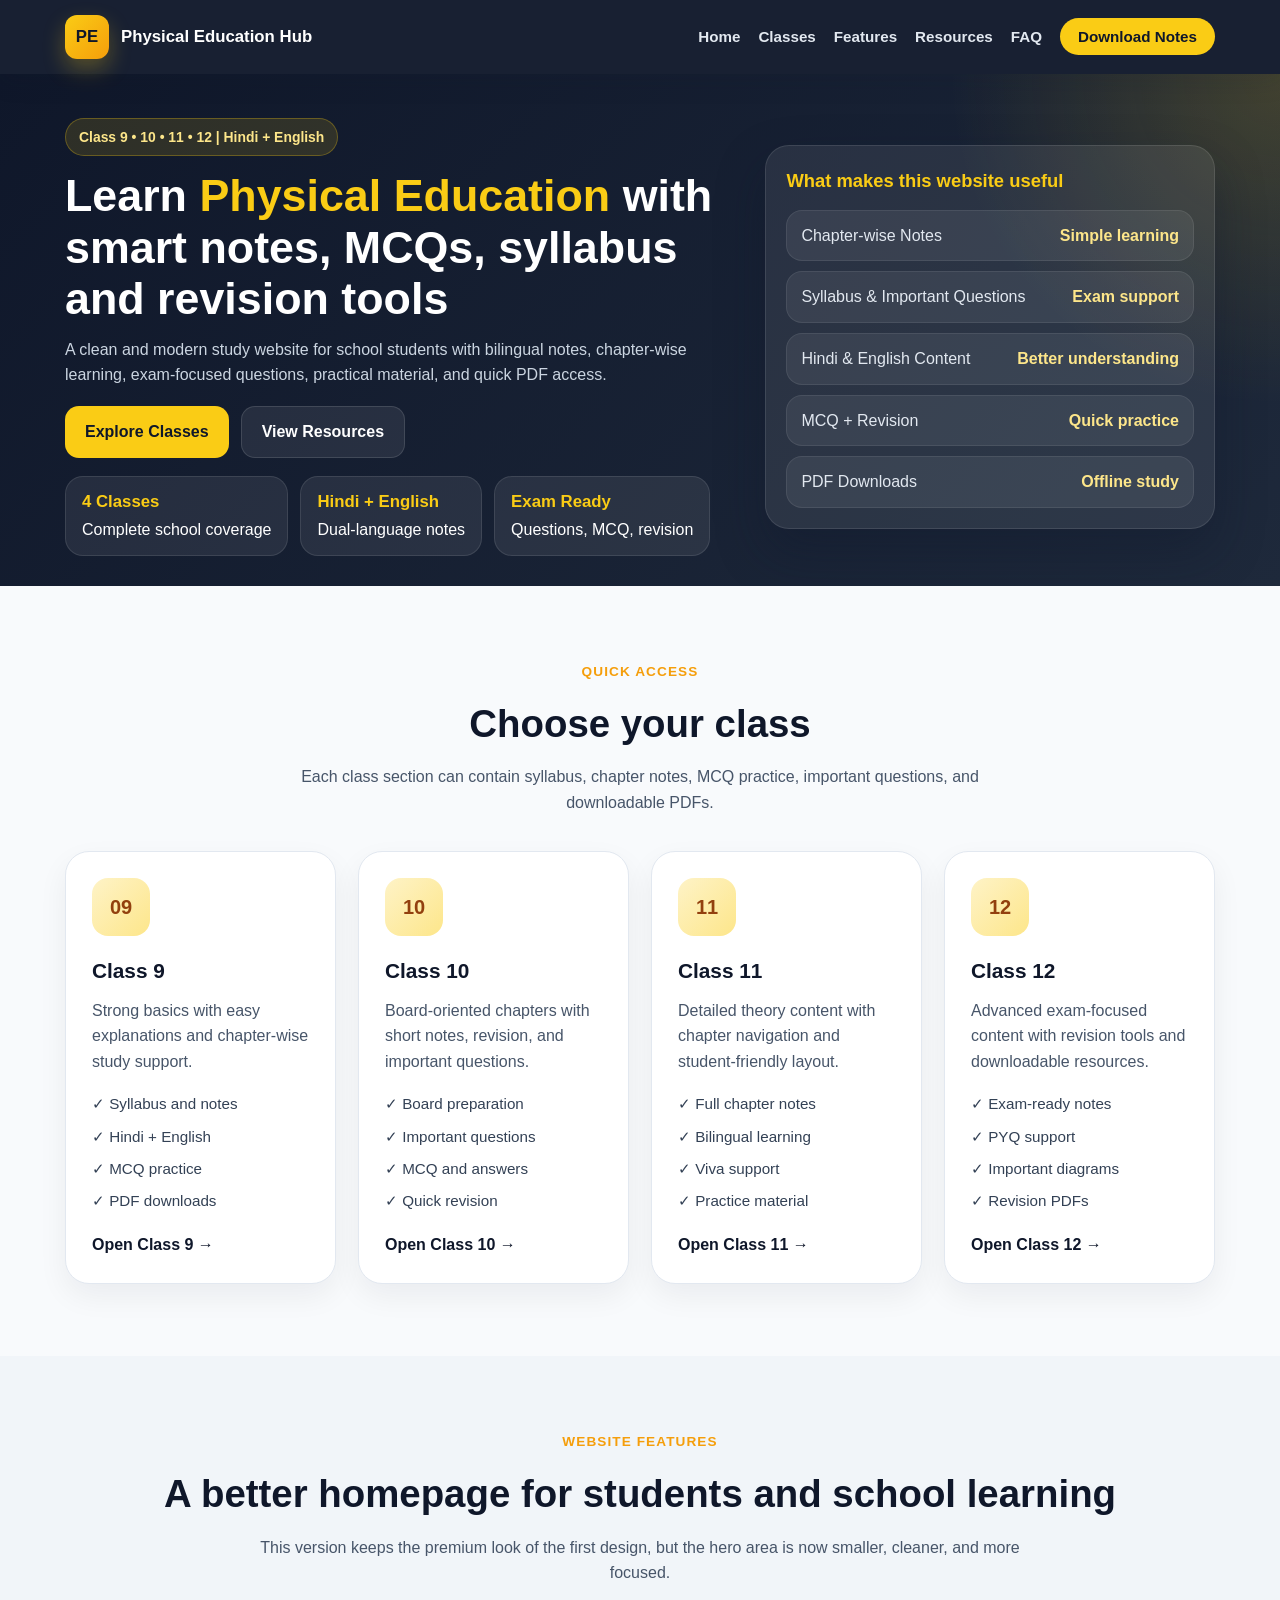
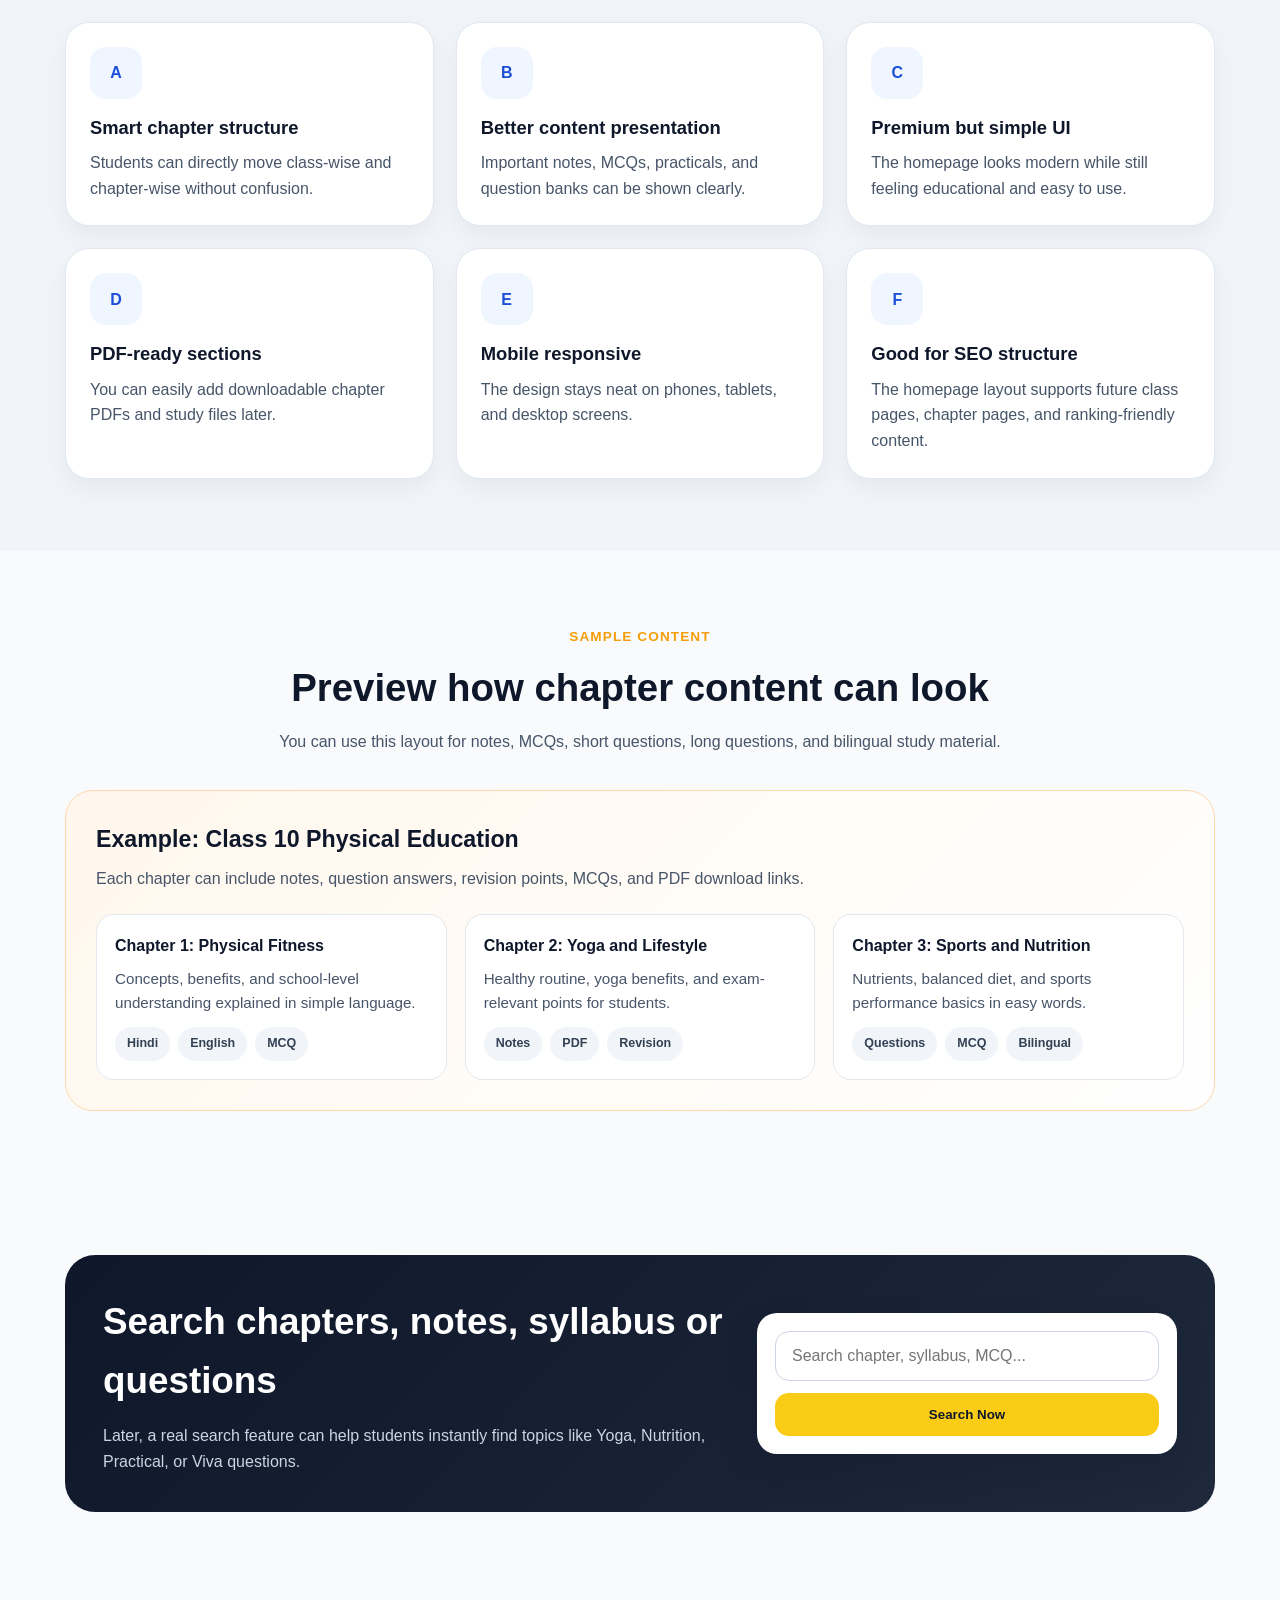
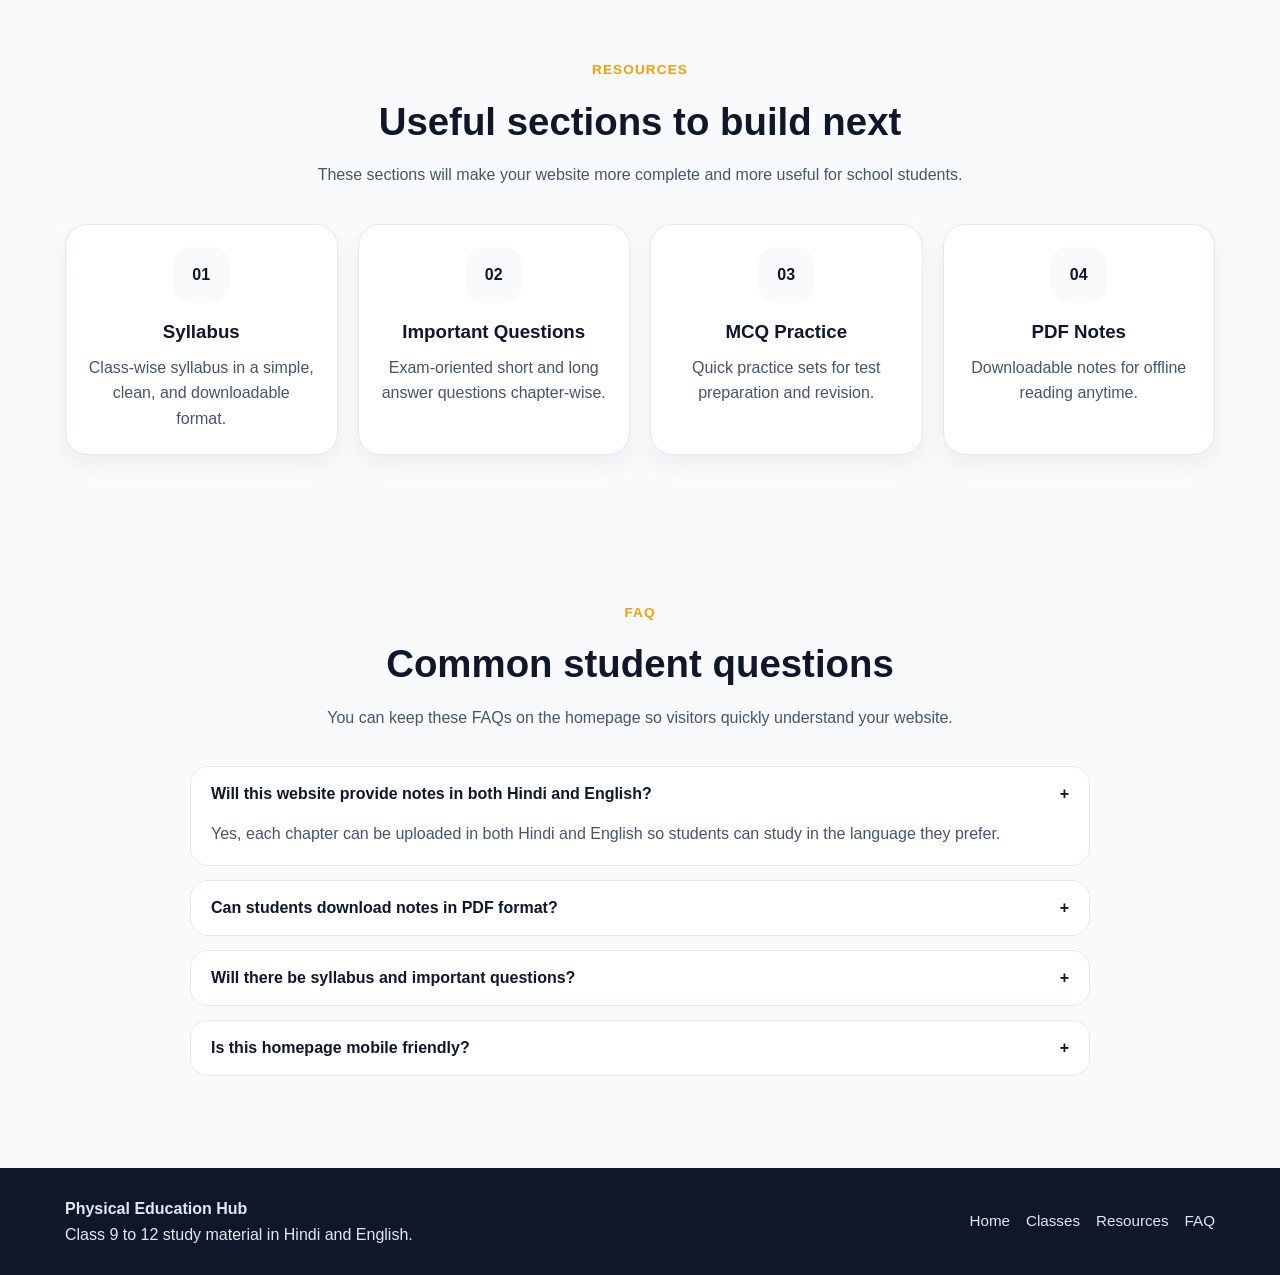
==== index.html @ 9fde38d8 "Add files via upload" ====
<!DOCTYPE html>
<html lang="en">
<head>
<meta charset="UTF-8">
<meta name="viewport" content="width=device-width, initial-scale=1.0">
<title>Physical Education Hub | Class 9, 10, 11, 12 Notes</title>

<style>
* { margin: 0; padding: 0; box-sizing: border-box; }
html { scroll-behavior: smooth; }
body {
  font-family: Arial, sans-serif;
  background: #f8fafc;
  color: #0f172a;
  line-height: 1.6;
}

a { text-decoration: none; color: inherit; }
img { max-width: 100%; display: block; }

.container {
  width: min(1150px, calc(100% - 32px));
  margin: auto;
}

/* NAVBAR */
.navbar {
  position: sticky;
  top: 0;
  z-index: 1000;
  background: rgba(15, 23, 42, 0.96);
  backdrop-filter: blur(8px);
  box-shadow: 0 8px 24px rgba(15, 23, 42, 0.12);
}

.nav-wrap {
  min-height: 74px;
  display: flex;
  align-items: center;
  justify-content: space-between;
  gap: 20px;
}

.logo {
  display: flex;
  align-items: center;
  gap: 12px;
  color: #fff;
  font-weight: 700;
  font-size: 1.05rem;
}

.logo-badge {
  width: 44px;
  height: 44px;
  border-radius: 12px;
  background: linear-gradient(135deg, #facc15, #f59e0b);
  color: #0f172a;
  display: grid;
  place-items: center;
  font-size: 1.05rem;
  font-weight: 800;
  box-shadow: 0 10px 22px rgba(250, 204, 21, 0.28);
}

.nav-links {
  display: flex;
  align-items: center;
  gap: 18px;
  list-style: none;
  color: #e2e8f0;
  font-size: 0.95rem;
  font-weight: 600;
}

.nav-links a:hover { color: #facc15; }

.nav-btn {
  background: #facc15;
  color: #0f172a;
  padding: 10px 18px;
  border-radius: 999px;
  font-weight: 700;
  transition: 0.25s ease;
}

.nav-btn:hover {
  transform: translateY(-2px);
  box-shadow: 0 10px 22px rgba(250, 204, 21, 0.28);
}

.menu-toggle {
  display: none;
  width: 28px;
  cursor: pointer;
  flex-direction: column;
  gap: 5px;
}

.menu-toggle span {
  display: block;
  height: 3px;
  border-radius: 99px;
  background: #fff;
  transition: 0.3s ease;
}

.menu-toggle.active span:nth-child(1) { transform: translateY(8px) rotate(45deg); }
.menu-toggle.active span:nth-child(2) { opacity: 0; }
.menu-toggle.active span:nth-child(3) { transform: translateY(-8px) rotate(-45deg); }

/* HERO */
.hero {
  background: radial-gradient(circle at top right, rgba(250, 204, 21, 0.18), transparent 24%), linear-gradient(135deg, #0f172a, #1e293b);
  color: #fff;
  padding: 44px 0 30px;
  overflow: hidden;
}

.hero-grid {
  display: grid;
  grid-template-columns: 1.2fr 0.8fr;
  gap: 26px;
  align-items: center;
}

.hero-badge {
  display: inline-block;
  background: rgba(250, 204, 21, 0.13);
  border: 1px solid rgba(250, 204, 21, 0.28);
  color: #fde68a;
  padding: 7px 13px;
  border-radius: 999px;
  font-size: 0.87rem;
  font-weight: 700;
  margin-bottom: 14px;
}

.hero h1 {
  font-size: clamp(1.9rem, 3.5vw, 3.1rem);
  line-height: 1.15;
  margin-bottom: 12px;
}

.hero h1 span { color: #facc15; }

.hero p {
  color: #cbd5e1;
  max-width: 680px;
  font-size: 1rem;
  margin-bottom: 18px;
}

.hero-actions {
  display: flex;
  gap: 12px;
  flex-wrap: wrap;
  margin-bottom: 18px;
}

.btn {
  display: inline-flex;
  align-items: center;
  justify-content: center;
  padding: 12px 20px;
  border-radius: 14px;
  font-weight: 700;
  transition: 0.25s ease;
}

.btn-primary {
  background: #facc15;
  color: #0f172a;
}

.btn-primary:hover {
  transform: translateY(-2px);
  box-shadow: 0 12px 28px rgba(250, 204, 21, 0.26);
}

.btn-secondary {
  background: rgba(255,255,255,0.08);
  border: 1px solid rgba(255,255,255,0.12);
  color: #fff;
}

.btn-secondary:hover {
  background: rgba(255,255,255,0.13);
}

.hero-stats {
  display: flex;
  flex-wrap: wrap;
  gap: 12px;
}

.hero-stat {
  background: rgba(255,255,255,0.08);
  border: 1px solid rgba(255,255,255,0.1);
  padding: 12px 16px;
  border-radius: 18px;
  min-width: 140px;
}

.hero-stat strong {
  display: block;
  color: #facc15;
  font-size: 1.05rem;
  margin-bottom: 2px;
}

.hero-card {
  background: rgba(255,255,255,0.08);
  border: 1px solid rgba(255,255,255,0.1);
  border-radius: 24px;
  padding: 20px;
  box-shadow: 0 22px 48px rgba(15, 23, 42, 0.35);
}

.hero-card h3 {
  margin-bottom: 14px;
  font-size: 1.15rem;
  color: #facc15;
}

.subject-list {
  display: grid;
  gap: 10px;
}

.subject-item {
  background: rgba(255,255,255,0.07);
  padding: 12px 14px;
  border-radius: 16px;
  display: flex;
  justify-content: space-between;
  gap: 14px;
  color: #e2e8f0;
  border: 1px solid rgba(255,255,255,0.08);
}

.subject-item span:last-child {
  color: #fde68a;
  font-weight: 700;
  white-space: nowrap;
}

section { padding: 72px 0; }

.section-head {
  text-align: center;
  margin-bottom: 36px;
}

.section-head .mini {
  color: #f59e0b;
  font-weight: 800;
  letter-spacing: 0.08em;
  text-transform: uppercase;
  font-size: 0.85rem;
  margin-bottom: 10px;
  display: inline-block;
}

.section-head h2 {
  font-size: clamp(1.8rem, 3vw, 2.7rem);
  margin-bottom: 10px;
  color: #0f172a;
}

.section-head p {
  color: #475569;
  max-width: 760px;
  margin: auto;
}

.class-grid {
  display: grid;
  grid-template-columns: repeat(4, 1fr);
  gap: 22px;
}

.class-card {
  background: #fff;
  border: 1px solid #e2e8f0;
  border-radius: 24px;
  padding: 26px;
  box-shadow: 0 12px 30px rgba(15, 23, 42, 0.06);
  transition: 0.28s ease;
}

.class-card:hover {
  transform: translateY(-7px);
  box-shadow: 0 18px 38px rgba(15, 23, 42, 0.1);
}

.class-icon {
  width: 58px;
  height: 58px;
  border-radius: 16px;
  background: linear-gradient(135deg, #fef3c7, #fde68a);
  color: #92400e;
  display: grid;
  place-items: center;
  font-size: 1.25rem;
  font-weight: 800;
  margin-bottom: 18px;
}

.class-card h3 { margin-bottom: 10px; font-size: 1.3rem; }
.class-card p { color: #475569; margin-bottom: 18px; }

.class-card ul {
  list-style: none;
  display: grid;
  gap: 8px;
  color: #334155;
  margin-bottom: 18px;
  font-size: 0.95rem;
}

.class-card .link {
  color: #0f172a;
  font-weight: 700;
}

.feature-grid {
  display: grid;
  grid-template-columns: repeat(3, 1fr);
  gap: 22px;
}

.feature-card {
  background: #fff;
  padding: 24px;
  border-radius: 24px;
  border: 1px solid #e2e8f0;
  box-shadow: 0 10px 24px rgba(15, 23, 42, 0.05);
}

.feature-card h3 {
  margin: 14px 0 8px;
  font-size: 1.15rem;
}

.feature-card p { color: #475569; }

.feature-badge {
  width: 52px;
  height: 52px;
  border-radius: 16px;
  display: grid;
  place-items: center;
  background: #eff6ff;
  font-weight: 800;
  color: #1d4ed8;
}

.chapters-wrap {
  background: linear-gradient(135deg, #fff7ed, #ffffff);
  border: 1px solid #fed7aa;
  border-radius: 28px;
  padding: 30px;
}

.chapter-grid {
  display: grid;
  grid-template-columns: repeat(3, 1fr);
  gap: 18px;
  margin-top: 22px;
}

.chapter-item {
  background: #fff;
  border: 1px solid #e2e8f0;
  border-radius: 18px;
  padding: 18px;
}

.chapter-item strong {
  display: block;
  margin-bottom: 8px;
  color: #0f172a;
}

.chapter-item p {
  color: #475569;
  font-size: 0.95rem;
  margin-bottom: 12px;
}

.tag-row {
  display: flex;
  gap: 8px;
  flex-wrap: wrap;
}

.tag {
  background: #f1f5f9;
  color: #334155;
  font-size: 0.78rem;
  font-weight: 700;
  border-radius: 999px;
  padding: 7px 12px;
}

.cta-band {
  background: linear-gradient(135deg, #0f172a, #1e293b);
  color: #fff;
  border-radius: 30px;
  padding: 38px;
  display: grid;
  grid-template-columns: 1.2fr 0.8fr;
  gap: 24px;
  align-items: center;
}

.cta-band h3 {
  font-size: clamp(1.6rem, 3vw, 2.3rem);
  margin-bottom: 12px;
}

.cta-band p { color: #cbd5e1; }

.search-box {
  background: #fff;
  border-radius: 20px;
  padding: 18px;
  box-shadow: 0 18px 35px rgba(15, 23, 42, 0.18);
}

.search-box input {
  width: 100%;
  padding: 15px 16px;
  border: 1px solid #cbd5e1;
  border-radius: 14px;
  outline: none;
  font-size: 1rem;
  margin-bottom: 12px;
}

.search-box button {
  width: 100%;
  padding: 14px;
  border: none;
  border-radius: 14px;
  background: #facc15;
  color: #0f172a;
  font-weight: 800;
  cursor: pointer;
}

.resource-grid {
  display: grid;
  grid-template-columns: repeat(4, 1fr);
  gap: 20px;
}

.resource-card {
  background: #fff;
  border: 1px solid #e2e8f0;
  border-radius: 22px;
  padding: 22px;
  text-align: center;
  box-shadow: 0 10px 24px rgba(15, 23, 42, 0.05);
}

.resource-card .num {
  width: 56px;
  height: 56px;
  margin: 0 auto 14px;
  border-radius: 18px;
  background: #f8fafc;
  display: grid;
  place-items: center;
  font-weight: 800;
  color: #0f172a;
}

.resource-card h3 { margin-bottom: 8px; }
.resource-card p { color: #475569; }

.faq-list {
  max-width: 900px;
  margin: auto;
  display: grid;
  gap: 14px;
}

.faq-item {
  background: #fff;
  border: 1px solid #e2e8f0;
  border-radius: 18px;
  overflow: hidden;
}

.faq-question {
  width: 100%;
  padding: 18px 20px;
  background: #fff;
  border: none;
  text-align: left;
  font-size: 1rem;
  font-weight: 700;
  color: #0f172a;
  cursor: pointer;
  display: flex;
  align-items: center;
  justify-content: space-between;
  gap: 14px;
}

.faq-answer {
  display: none;
  padding: 0 20px 18px;
  color: #475569;
}

.faq-item.active .faq-answer { display: block; }

.footer {
  background: #0f172a;
  color: #e2e8f0;
  padding: 28px 0;
  margin-top: 20px;
}

.footer-wrap {
  display: flex;
  justify-content: space-between;
  gap: 20px;
  align-items: center;
  flex-wrap: wrap;
}

.footer-links {
  display: flex;
  gap: 16px;
  flex-wrap: wrap;
  font-size: 0.95rem;
}

.footer-links a:hover { color: #facc15; }

@media (max-width: 1024px) {
  .hero-grid,
  .cta-band,
  .class-grid,
  .resource-grid,
  .feature-grid,
  .chapter-grid {
    grid-template-columns: repeat(2, 1fr);
  }
}

@media (max-width: 860px) {
  .menu-toggle { display: flex; }

  .nav-links {
    position: absolute;
    left: 16px;
    right: 16px;
    top: 82px;
    background: #0f172a;
    border: 1px solid rgba(255,255,255,0.08);
    border-radius: 20px;
    padding: 20px;
    flex-direction: column;
    align-items: flex-start;
    display: none;
  }

  .nav-links.show { display: flex; }

  .hero-grid,
  .cta-band {
    grid-template-columns: 1fr;
  }
}

@media (max-width: 640px) {
  section { padding: 56px 0; }
  .hero { padding: 38px 0 24px; }
  .class-grid,
  .resource-grid,
  .feature-grid,
  .chapter-grid {
    grid-template-columns: 1fr;
  }
  .hero-stats { flex-direction: column; }
  .cta-band, .chapters-wrap, .hero-card { padding: 22px; }
  .footer-wrap { flex-direction: column; align-items: flex-start; }
}
</style>
</head>

<body>
  <header class="navbar">
    <div class="container nav-wrap">
      <a href="#" class="logo">
        <div class="logo-badge">PE</div>
        <div>
          <div>Physical Education Hub</div>
        </div>
      </a>

      <nav>
        <div class="menu-toggle" id="menuToggle">
          <span></span>
          <span></span>
          <span></span>
        </div>
        <ul class="nav-links" id="navLinks">
          <li><a href="#home">Home</a></li>
          <li><a href="#classes">Classes</a></li>
          <li><a href="#features">Features</a></li>
          <li><a href="#resources">Resources</a></li>
          <li><a href="#faq">FAQ</a></li>
          <li><a href="#" class="nav-btn">Download Notes</a></li>
        </ul>
      </nav>
    </div>
  </header>

  <section class="hero" id="home">
    <div class="container hero-grid">
      <div>
        <div class="hero-badge">Class 9 • 10 • 11 • 12 | Hindi + English</div>
        <h1>Learn <span>Physical Education</span> with smart notes, MCQs, syllabus and revision tools</h1>
        <p>
          A clean and modern study website for school students with bilingual notes, chapter-wise learning,
          exam-focused questions, practical material, and quick PDF access.
        </p>
        <div class="hero-actions">
          <a href="#classes" class="btn btn-primary">Explore Classes</a>
          <a href="#resources" class="btn btn-secondary">View Resources</a>
        </div>
        <div class="hero-stats">
          <div class="hero-stat">
            <strong>4 Classes</strong>
            <span>Complete school coverage</span>
          </div>
          <div class="hero-stat">
            <strong>Hindi + English</strong>
            <span>Dual-language notes</span>
          </div>
          <div class="hero-stat">
            <strong>Exam Ready</strong>
            <span>Questions, MCQ, revision</span>
          </div>
        </div>
      </div>

      <div class="hero-card">
        <h3>What makes this website useful</h3>
        <div class="subject-list">
          <div class="subject-item"><span>Chapter-wise Notes</span><span>Simple learning</span></div>
          <div class="subject-item"><span>Syllabus & Important Questions</span><span>Exam support</span></div>
          <div class="subject-item"><span>Hindi & English Content</span><span>Better understanding</span></div>
          <div class="subject-item"><span>MCQ + Revision</span><span>Quick practice</span></div>
          <div class="subject-item"><span>PDF Downloads</span><span>Offline study</span></div>
        </div>
      </div>
    </div>
  </section>

  <section id="classes">
    <div class="container">
      <div class="section-head">
        <span class="mini">Quick Access</span>
        <h2>Choose your class</h2>
        <p>Each class section can contain syllabus, chapter notes, MCQ practice, important questions, and downloadable PDFs.</p>
      </div>

      <div class="class-grid">
        <div class="class-card">
          <div class="class-icon">09</div>
          <h3>Class 9</h3>
          <p>Strong basics with easy explanations and chapter-wise study support.</p>
          <ul>
            <li>✓ Syllabus and notes</li>
            <li>✓ Hindi + English</li>
            <li>✓ MCQ practice</li>
            <li>✓ PDF downloads</li>
          </ul>
          <a href="#" class="link">Open Class 9 →</a>
        </div>

        <div class="class-card">
          <div class="class-icon">10</div>
          <h3>Class 10</h3>
          <p>Board-oriented chapters with short notes, revision, and important questions.</p>
          <ul>
            <li>✓ Board preparation</li>
            <li>✓ Important questions</li>
            <li>✓ MCQ and answers</li>
            <li>✓ Quick revision</li>
          </ul>
          <a href="#" class="link">Open Class 10 →</a>
        </div>

        <div class="class-card">
          <div class="class-icon">11</div>
          <h3>Class 11</h3>
          <p>Detailed theory content with chapter navigation and student-friendly layout.</p>
          <ul>
            <li>✓ Full chapter notes</li>
            <li>✓ Bilingual learning</li>
            <li>✓ Viva support</li>
            <li>✓ Practice material</li>
          </ul>
          <a href="#" class="link">Open Class 11 →</a>
        </div>

        <div class="class-card">
          <div class="class-icon">12</div>
          <h3>Class 12</h3>
          <p>Advanced exam-focused content with revision tools and downloadable resources.</p>
          <ul>
            <li>✓ Exam-ready notes</li>
            <li>✓ PYQ support</li>
            <li>✓ Important diagrams</li>
            <li>✓ Revision PDFs</li>
          </ul>
          <a href="#" class="link">Open Class 12 →</a>
        </div>
      </div>
    </div>
  </section>

  <section id="features" style="background:#f1f5f9;">
    <div class="container">
      <div class="section-head">
        <span class="mini">Website Features</span>
        <h2>A better homepage for students and school learning</h2>
        <p>This version keeps the premium look of the first design, but the hero area is now smaller, cleaner, and more focused.</p>
      </div>

      <div class="feature-grid">
        <div class="feature-card">
          <div class="feature-badge">A</div>
          <h3>Smart chapter structure</h3>
          <p>Students can directly move class-wise and chapter-wise without confusion.</p>
        </div>
        <div class="feature-card">
          <div class="feature-badge">B</div>
          <h3>Better content presentation</h3>
          <p>Important notes, MCQs, practicals, and question banks can be shown clearly.</p>
        </div>
        <div class="feature-card">
          <div class="feature-badge">C</div>
          <h3>Premium but simple UI</h3>
          <p>The homepage looks modern while still feeling educational and easy to use.</p>
        </div>
        <div class="feature-card">
          <div class="feature-badge">D</div>
          <h3>PDF-ready sections</h3>
          <p>You can easily add downloadable chapter PDFs and study files later.</p>
        </div>
        <div class="feature-card">
          <div class="feature-badge">E</div>
          <h3>Mobile responsive</h3>
          <p>The design stays neat on phones, tablets, and desktop screens.</p>
        </div>
        <div class="feature-card">
          <div class="feature-badge">F</div>
          <h3>Good for SEO structure</h3>
          <p>The homepage layout supports future class pages, chapter pages, and ranking-friendly content.</p>
        </div>
      </div>
    </div>
  </section>

  <section>
    <div class="container">
      <div class="section-head">
        <span class="mini">Sample Content</span>
        <h2>Preview how chapter content can look</h2>
        <p>You can use this layout for notes, MCQs, short questions, long questions, and bilingual study material.</p>
      </div>

      <div class="chapters-wrap">
        <h3 style="font-size:1.45rem; margin-bottom:8px;">Example: Class 10 Physical Education</h3>
        <p style="color:#475569;">Each chapter can include notes, question answers, revision points, MCQs, and PDF download links.</p>

        <div class="chapter-grid">
          <div class="chapter-item">
            <strong>Chapter 1: Physical Fitness</strong>
            <p>Concepts, benefits, and school-level understanding explained in simple language.</p>
            <div class="tag-row">
              <span class="tag">Hindi</span>
              <span class="tag">English</span>
              <span class="tag">MCQ</span>
            </div>
          </div>
          <div class="chapter-item">
            <strong>Chapter 2: Yoga and Lifestyle</strong>
            <p>Healthy routine, yoga benefits, and exam-relevant points for students.</p>
            <div class="tag-row">
              <span class="tag">Notes</span>
              <span class="tag">PDF</span>
              <span class="tag">Revision</span>
            </div>
          </div>
          <div class="chapter-item">
            <strong>Chapter 3: Sports and Nutrition</strong>
            <p>Nutrients, balanced diet, and sports performance basics in easy words.</p>
            <div class="tag-row">
              <span class="tag">Questions</span>
              <span class="tag">MCQ</span>
              <span class="tag">Bilingual</span>
            </div>
          </div>
        </div>
      </div>
    </div>
  </section>

  <section>
    <div class="container">
      <div class="cta-band">
        <div>
          <h3>Search chapters, notes, syllabus or questions</h3>
          <p>Later, a real search feature can help students instantly find topics like Yoga, Nutrition, Practical, or Viva questions.</p>
        </div>
        <div class="search-box">
          <input type="text" placeholder="Search chapter, syllabus, MCQ..." />
          <button type="button">Search Now</button>
        </div>
      </div>
    </div>
  </section>

  <section id="resources" style="background:#f8fafc;">
    <div class="container">
      <div class="section-head">
        <span class="mini">Resources</span>
        <h2>Useful sections to build next</h2>
        <p>These sections will make your website more complete and more useful for school students.</p>
      </div>

      <div class="resource-grid">
        <div class="resource-card">
          <div class="num">01</div>
          <h3>Syllabus</h3>
          <p>Class-wise syllabus in a simple, clean, and downloadable format.</p>
        </div>
        <div class="resource-card">
          <div class="num">02</div>
          <h3>Important Questions</h3>
          <p>Exam-oriented short and long answer questions chapter-wise.</p>
        </div>
        <div class="resource-card">
          <div class="num">03</div>
          <h3>MCQ Practice</h3>
          <p>Quick practice sets for test preparation and revision.</p>
        </div>
        <div class="resource-card">
          <div class="num">04</div>
          <h3>PDF Notes</h3>
          <p>Downloadable notes for offline reading anytime.</p>
        </div>
      </div>
    </div>
  </section>

  <section id="faq">
    <div class="container">
      <div class="section-head">
        <span class="mini">FAQ</span>
        <h2>Common student questions</h2>
        <p>You can keep these FAQs on the homepage so visitors quickly understand your website.</p>
      </div>

      <div class="faq-list">
        <div class="faq-item active">
          <button class="faq-question">Will this website provide notes in both Hindi and English? <span>+</span></button>
          <div class="faq-answer">Yes, each chapter can be uploaded in both Hindi and English so students can study in the language they prefer.</div>
        </div>
        <div class="faq-item">
          <button class="faq-question">Can students download notes in PDF format? <span>+</span></button>
          <div class="faq-answer">Yes, you can add chapter-wise PDF download buttons on every class page.</div>
        </div>
        <div class="faq-item">
          <button class="faq-question">Will there be syllabus and important questions? <span>+</span></button>
          <div class="faq-answer">Yes, syllabus, important questions, MCQs, and revision material can all be added class-wise.</div>
        </div>
        <div class="faq-item">
          <button class="faq-question">Is this homepage mobile friendly? <span>+</span></button>
          <div class="faq-answer">Yes, it is already designed to work properly on mobile, tablet, and desktop screens.</div>
        </div>
      </div>
    </div>
  </section>

  <footer class="footer">
    <div class="container footer-wrap">
      <div>
        <strong>Physical Education Hub</strong><br />
        <span>Class 9 to 12 study material in Hindi and English.</span>
      </div>
      <div class="footer-links">
        <a href="#home">Home</a>
        <a href="#classes">Classes</a>
        <a href="#resources">Resources</a>
        <a href="#faq">FAQ</a>
      </div>
    </div>
  </footer>

  <script>
    const menuToggle = document.getElementById('menuToggle');
    const navLinks = document.getElementById('navLinks');

    if (menuToggle) {
      menuToggle.addEventListener('click', () => {
        menuToggle.classList.toggle('active');
        navLinks.classList.toggle('show');
      });
    }

    document.querySelectorAll('.faq-question').forEach((button) => {
      button.addEventListener('click', () => {
        const item = button.parentElement;
        item.classList.toggle('active');
      });
    });
  </script>
</body>
</html>
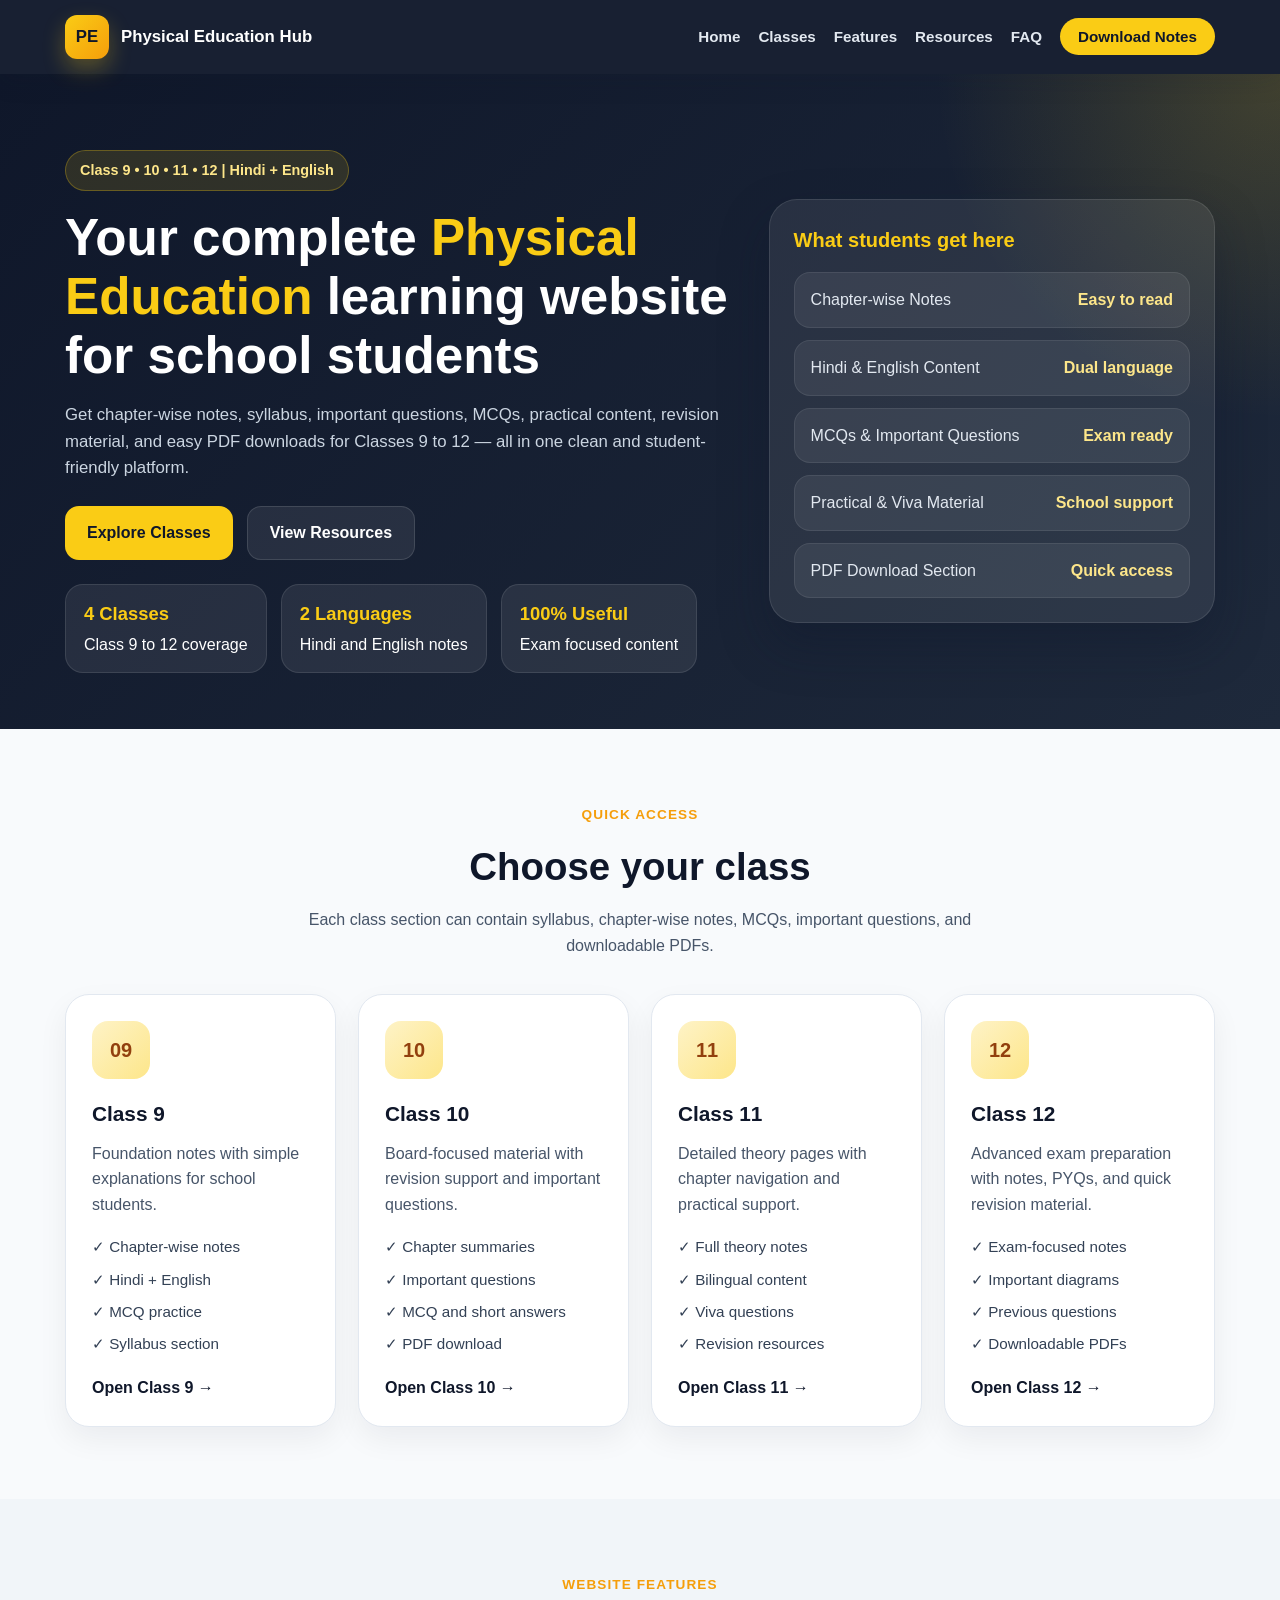
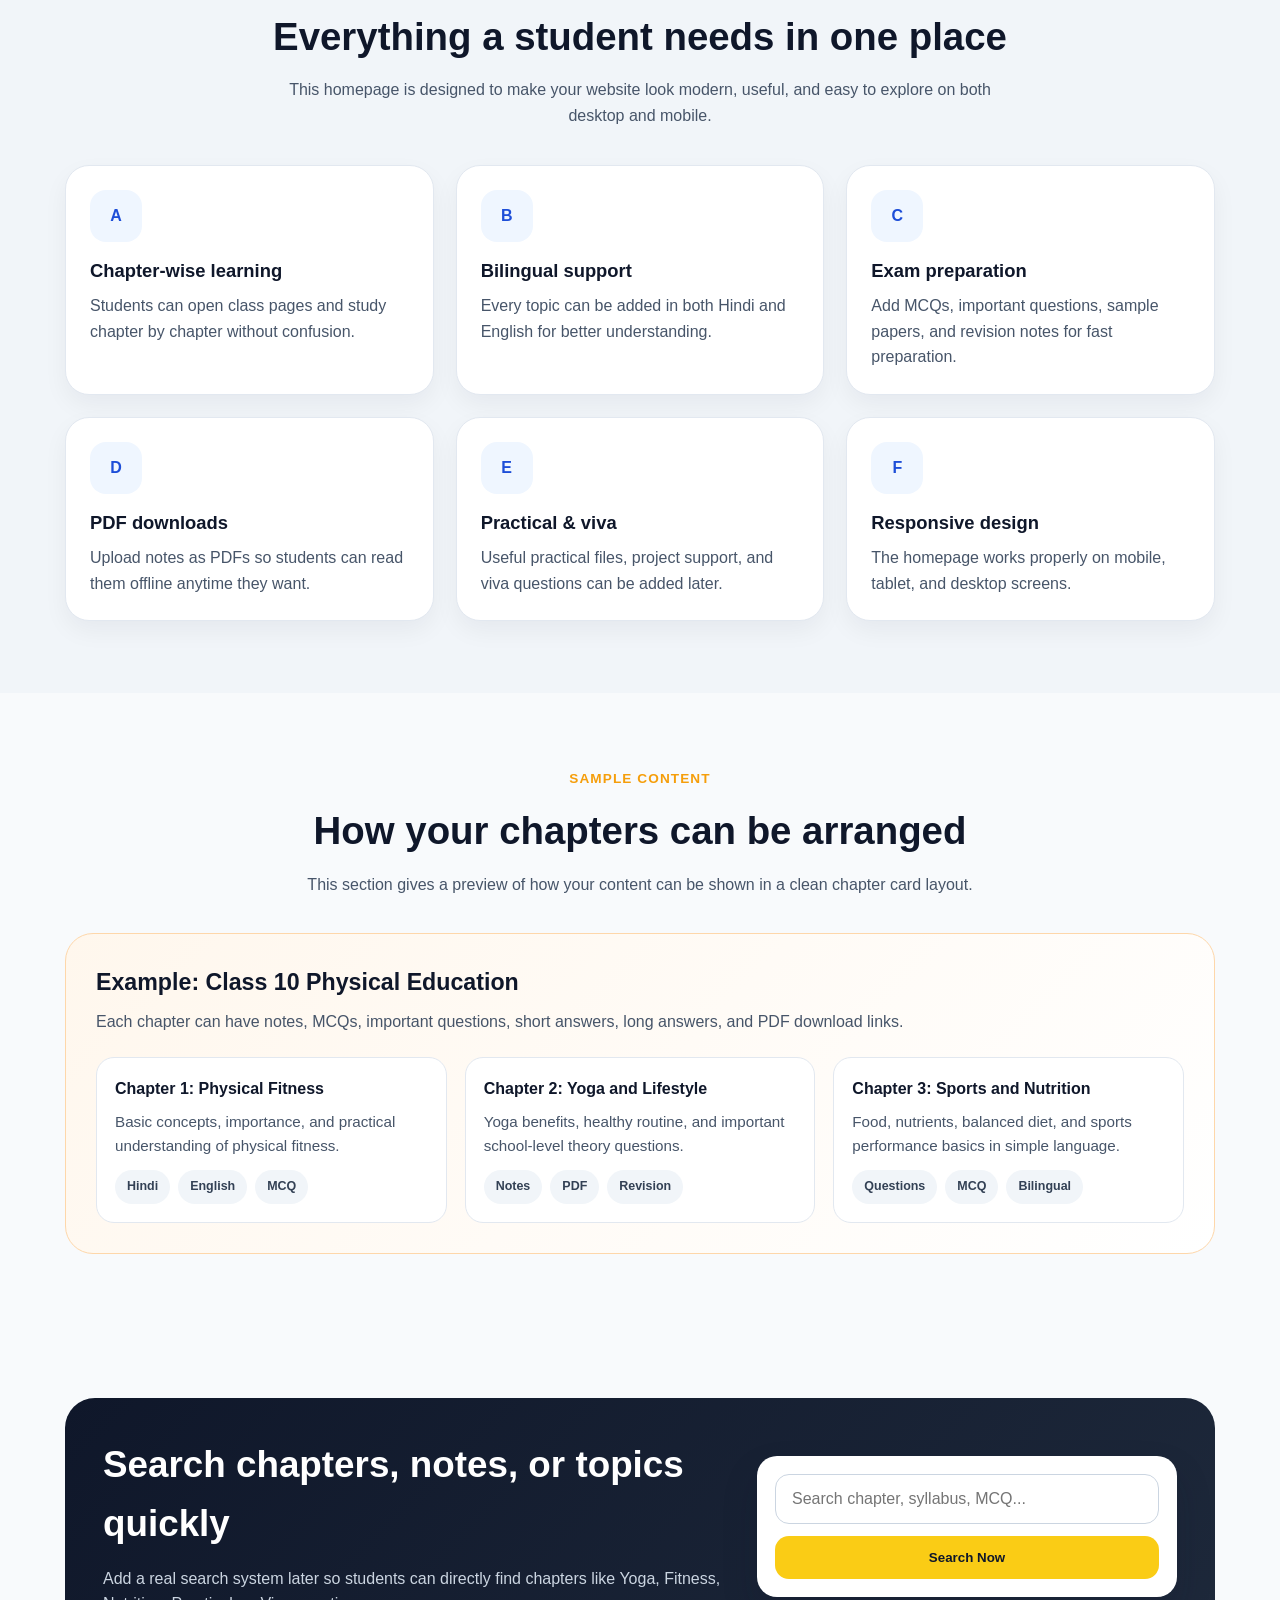
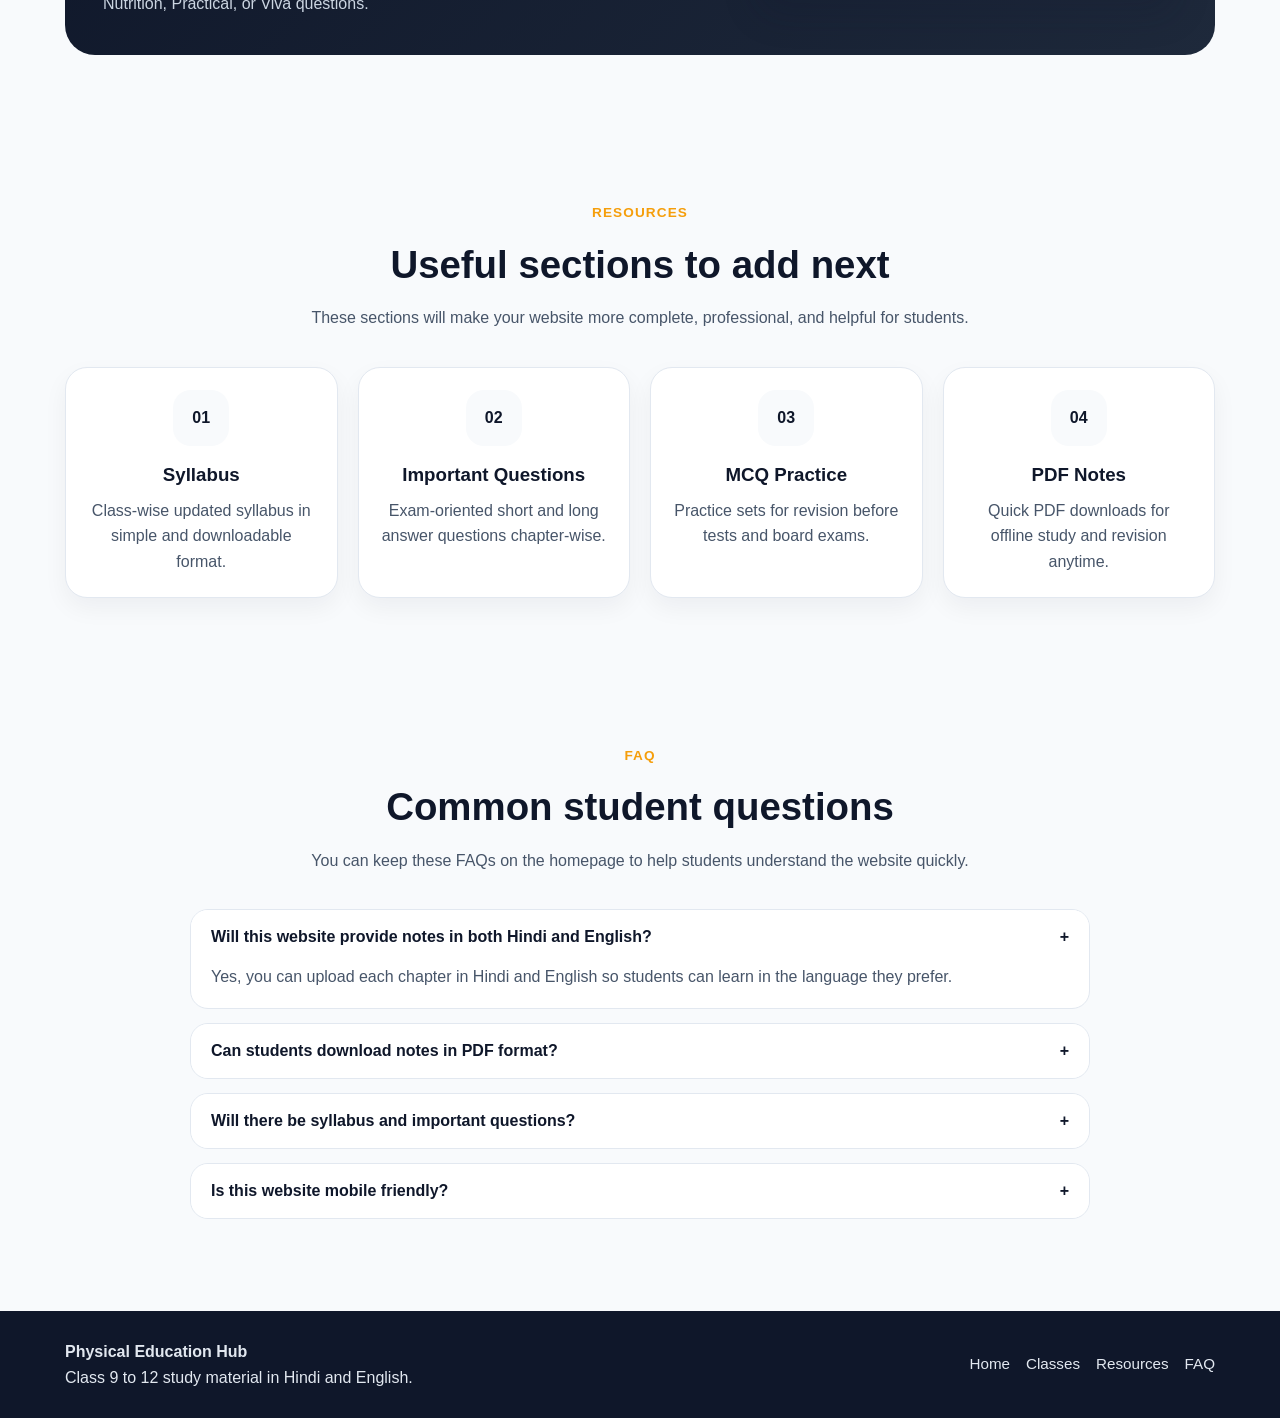
==== commit 41392492: "First upload" ====
--- a/index.html
+++ b/index.html
@@ -1,930 +1,937 @@
-<!DOCTYPE html>
-<html lang="en">
-<head>
-<meta charset="UTF-8">
-<meta name="viewport" content="width=device-width, initial-scale=1.0">
-<title>Physical Education Hub | Class 9, 10, 11, 12 Notes</title>
-
-<style>
-* { margin: 0; padding: 0; box-sizing: border-box; }
-html { scroll-behavior: smooth; }
-body {
-  font-family: Arial, sans-serif;
-  background: #f8fafc;
-  color: #0f172a;
-  line-height: 1.6;
-}
-
-a { text-decoration: none; color: inherit; }
-img { max-width: 100%; display: block; }
-
-.container {
-  width: min(1150px, calc(100% - 32px));
-  margin: auto;
-}
-
-/* NAVBAR */
-.navbar {
-  position: sticky;
-  top: 0;
-  z-index: 1000;
-  background: rgba(15, 23, 42, 0.96);
-  backdrop-filter: blur(8px);
-  box-shadow: 0 8px 24px rgba(15, 23, 42, 0.12);
-}
-
-.nav-wrap {
-  min-height: 74px;
-  display: flex;
-  align-items: center;
-  justify-content: space-between;
-  gap: 20px;
-}
-
-.logo {
-  display: flex;
-  align-items: center;
-  gap: 12px;
-  color: #fff;
-  font-weight: 700;
-  font-size: 1.05rem;
-}
-
-.logo-badge {
-  width: 44px;
-  height: 44px;
-  border-radius: 12px;
-  background: linear-gradient(135deg, #facc15, #f59e0b);
-  color: #0f172a;
-  display: grid;
-  place-items: center;
-  font-size: 1.05rem;
-  font-weight: 800;
-  box-shadow: 0 10px 22px rgba(250, 204, 21, 0.28);
-}
-
-.nav-links {
-  display: flex;
-  align-items: center;
-  gap: 18px;
-  list-style: none;
-  color: #e2e8f0;
-  font-size: 0.95rem;
-  font-weight: 600;
-}
-
-.nav-links a:hover { color: #facc15; }
-
-.nav-btn {
-  background: #facc15;
-  color: #0f172a;
-  padding: 10px 18px;
-  border-radius: 999px;
-  font-weight: 700;
-  transition: 0.25s ease;
-}
-
-.nav-btn:hover {
-  transform: translateY(-2px);
-  box-shadow: 0 10px 22px rgba(250, 204, 21, 0.28);
-}
-
-.menu-toggle {
-  display: none;
-  width: 28px;
-  cursor: pointer;
-  flex-direction: column;
-  gap: 5px;
-}
-
-.menu-toggle span {
-  display: block;
-  height: 3px;
-  border-radius: 99px;
-  background: #fff;
-  transition: 0.3s ease;
-}
-
-.menu-toggle.active span:nth-child(1) { transform: translateY(8px) rotate(45deg); }
-.menu-toggle.active span:nth-child(2) { opacity: 0; }
-.menu-toggle.active span:nth-child(3) { transform: translateY(-8px) rotate(-45deg); }
-
-/* HERO */
-.hero {
-  background: radial-gradient(circle at top right, rgba(250, 204, 21, 0.18), transparent 24%), linear-gradient(135deg, #0f172a, #1e293b);
-  color: #fff;
-  padding: 44px 0 30px;
-  overflow: hidden;
-}
-
-.hero-grid {
-  display: grid;
-  grid-template-columns: 1.2fr 0.8fr;
-  gap: 26px;
-  align-items: center;
-}
-
-.hero-badge {
-  display: inline-block;
-  background: rgba(250, 204, 21, 0.13);
-  border: 1px solid rgba(250, 204, 21, 0.28);
-  color: #fde68a;
-  padding: 7px 13px;
-  border-radius: 999px;
-  font-size: 0.87rem;
-  font-weight: 700;
-  margin-bottom: 14px;
-}
-
-.hero h1 {
-  font-size: clamp(1.9rem, 3.5vw, 3.1rem);
-  line-height: 1.15;
-  margin-bottom: 12px;
-}
-
-.hero h1 span { color: #facc15; }
-
-.hero p {
-  color: #cbd5e1;
-  max-width: 680px;
-  font-size: 1rem;
-  margin-bottom: 18px;
-}
-
-.hero-actions {
-  display: flex;
-  gap: 12px;
-  flex-wrap: wrap;
-  margin-bottom: 18px;
-}
-
-.btn {
-  display: inline-flex;
-  align-items: center;
-  justify-content: center;
-  padding: 12px 20px;
-  border-radius: 14px;
-  font-weight: 700;
-  transition: 0.25s ease;
-}
-
-.btn-primary {
-  background: #facc15;
-  color: #0f172a;
-}
-
-.btn-primary:hover {
-  transform: translateY(-2px);
-  box-shadow: 0 12px 28px rgba(250, 204, 21, 0.26);
-}
-
-.btn-secondary {
-  background: rgba(255,255,255,0.08);
-  border: 1px solid rgba(255,255,255,0.12);
-  color: #fff;
-}
-
-.btn-secondary:hover {
-  background: rgba(255,255,255,0.13);
-}
-
-.hero-stats {
-  display: flex;
-  flex-wrap: wrap;
-  gap: 12px;
-}
-
-.hero-stat {
-  background: rgba(255,255,255,0.08);
-  border: 1px solid rgba(255,255,255,0.1);
-  padding: 12px 16px;
-  border-radius: 18px;
-  min-width: 140px;
-}
-
-.hero-stat strong {
-  display: block;
-  color: #facc15;
-  font-size: 1.05rem;
-  margin-bottom: 2px;
-}
-
-.hero-card {
-  background: rgba(255,255,255,0.08);
-  border: 1px solid rgba(255,255,255,0.1);
-  border-radius: 24px;
-  padding: 20px;
-  box-shadow: 0 22px 48px rgba(15, 23, 42, 0.35);
-}
-
-.hero-card h3 {
-  margin-bottom: 14px;
-  font-size: 1.15rem;
-  color: #facc15;
-}
-
-.subject-list {
-  display: grid;
-  gap: 10px;
-}
-
-.subject-item {
-  background: rgba(255,255,255,0.07);
-  padding: 12px 14px;
-  border-radius: 16px;
-  display: flex;
-  justify-content: space-between;
-  gap: 14px;
-  color: #e2e8f0;
-  border: 1px solid rgba(255,255,255,0.08);
-}
-
-.subject-item span:last-child {
-  color: #fde68a;
-  font-weight: 700;
-  white-space: nowrap;
-}
-
-section { padding: 72px 0; }
-
-.section-head {
-  text-align: center;
-  margin-bottom: 36px;
-}
-
-.section-head .mini {
-  color: #f59e0b;
-  font-weight: 800;
-  letter-spacing: 0.08em;
-  text-transform: uppercase;
-  font-size: 0.85rem;
-  margin-bottom: 10px;
-  display: inline-block;
-}
-
-.section-head h2 {
-  font-size: clamp(1.8rem, 3vw, 2.7rem);
-  margin-bottom: 10px;
-  color: #0f172a;
-}
-
-.section-head p {
-  color: #475569;
-  max-width: 760px;
-  margin: auto;
-}
-
-.class-grid {
-  display: grid;
-  grid-template-columns: repeat(4, 1fr);
-  gap: 22px;
-}
-
-.class-card {
-  background: #fff;
-  border: 1px solid #e2e8f0;
-  border-radius: 24px;
-  padding: 26px;
-  box-shadow: 0 12px 30px rgba(15, 23, 42, 0.06);
-  transition: 0.28s ease;
-}
-
-.class-card:hover {
-  transform: translateY(-7px);
-  box-shadow: 0 18px 38px rgba(15, 23, 42, 0.1);
-}
-
-.class-icon {
-  width: 58px;
-  height: 58px;
-  border-radius: 16px;
-  background: linear-gradient(135deg, #fef3c7, #fde68a);
-  color: #92400e;
-  display: grid;
-  place-items: center;
-  font-size: 1.25rem;
-  font-weight: 800;
-  margin-bottom: 18px;
-}
-
-.class-card h3 { margin-bottom: 10px; font-size: 1.3rem; }
-.class-card p { color: #475569; margin-bottom: 18px; }
-
-.class-card ul {
-  list-style: none;
-  display: grid;
-  gap: 8px;
-  color: #334155;
-  margin-bottom: 18px;
-  font-size: 0.95rem;
-}
-
-.class-card .link {
-  color: #0f172a;
-  font-weight: 700;
-}
-
-.feature-grid {
-  display: grid;
-  grid-template-columns: repeat(3, 1fr);
-  gap: 22px;
-}
-
-.feature-card {
-  background: #fff;
-  padding: 24px;
-  border-radius: 24px;
-  border: 1px solid #e2e8f0;
-  box-shadow: 0 10px 24px rgba(15, 23, 42, 0.05);
-}
-
-.feature-card h3 {
-  margin: 14px 0 8px;
-  font-size: 1.15rem;
-}
-
-.feature-card p { color: #475569; }
-
-.feature-badge {
-  width: 52px;
-  height: 52px;
-  border-radius: 16px;
-  display: grid;
-  place-items: center;
-  background: #eff6ff;
-  font-weight: 800;
-  color: #1d4ed8;
-}
-
-.chapters-wrap {
-  background: linear-gradient(135deg, #fff7ed, #ffffff);
-  border: 1px solid #fed7aa;
-  border-radius: 28px;
-  padding: 30px;
-}
-
-.chapter-grid {
-  display: grid;
-  grid-template-columns: repeat(3, 1fr);
-  gap: 18px;
-  margin-top: 22px;
-}
-
-.chapter-item {
-  background: #fff;
-  border: 1px solid #e2e8f0;
-  border-radius: 18px;
-  padding: 18px;
-}
-
-.chapter-item strong {
-  display: block;
-  margin-bottom: 8px;
-  color: #0f172a;
-}
-
-.chapter-item p {
-  color: #475569;
-  font-size: 0.95rem;
-  margin-bottom: 12px;
-}
-
-.tag-row {
-  display: flex;
-  gap: 8px;
-  flex-wrap: wrap;
-}
-
-.tag {
-  background: #f1f5f9;
-  color: #334155;
-  font-size: 0.78rem;
-  font-weight: 700;
-  border-radius: 999px;
-  padding: 7px 12px;
-}
-
-.cta-band {
-  background: linear-gradient(135deg, #0f172a, #1e293b);
-  color: #fff;
-  border-radius: 30px;
-  padding: 38px;
-  display: grid;
-  grid-template-columns: 1.2fr 0.8fr;
-  gap: 24px;
-  align-items: center;
-}
-
-.cta-band h3 {
-  font-size: clamp(1.6rem, 3vw, 2.3rem);
-  margin-bottom: 12px;
-}
-
-.cta-band p { color: #cbd5e1; }
-
-.search-box {
-  background: #fff;
-  border-radius: 20px;
-  padding: 18px;
-  box-shadow: 0 18px 35px rgba(15, 23, 42, 0.18);
-}
-
-.search-box input {
-  width: 100%;
-  padding: 15px 16px;
-  border: 1px solid #cbd5e1;
-  border-radius: 14px;
-  outline: none;
-  font-size: 1rem;
-  margin-bottom: 12px;
-}
-
-.search-box button {
-  width: 100%;
-  padding: 14px;
-  border: none;
-  border-radius: 14px;
-  background: #facc15;
-  color: #0f172a;
-  font-weight: 800;
-  cursor: pointer;
-}
-
-.resource-grid {
-  display: grid;
-  grid-template-columns: repeat(4, 1fr);
-  gap: 20px;
-}
-
-.resource-card {
-  background: #fff;
-  border: 1px solid #e2e8f0;
-  border-radius: 22px;
-  padding: 22px;
-  text-align: center;
-  box-shadow: 0 10px 24px rgba(15, 23, 42, 0.05);
-}
-
-.resource-card .num {
-  width: 56px;
-  height: 56px;
-  margin: 0 auto 14px;
-  border-radius: 18px;
-  background: #f8fafc;
-  display: grid;
-  place-items: center;
-  font-weight: 800;
-  color: #0f172a;
-}
-
-.resource-card h3 { margin-bottom: 8px; }
-.resource-card p { color: #475569; }
-
-.faq-list {
-  max-width: 900px;
-  margin: auto;
-  display: grid;
-  gap: 14px;
-}
-
-.faq-item {
-  background: #fff;
-  border: 1px solid #e2e8f0;
-  border-radius: 18px;
-  overflow: hidden;
-}
-
-.faq-question {
-  width: 100%;
-  padding: 18px 20px;
-  background: #fff;
-  border: none;
-  text-align: left;
-  font-size: 1rem;
-  font-weight: 700;
-  color: #0f172a;
-  cursor: pointer;
-  display: flex;
-  align-items: center;
-  justify-content: space-between;
-  gap: 14px;
-}
-
-.faq-answer {
-  display: none;
-  padding: 0 20px 18px;
-  color: #475569;
-}
-
-.faq-item.active .faq-answer { display: block; }
-
-.footer {
-  background: #0f172a;
-  color: #e2e8f0;
-  padding: 28px 0;
-  margin-top: 20px;
-}
-
-.footer-wrap {
-  display: flex;
-  justify-content: space-between;
-  gap: 20px;
-  align-items: center;
-  flex-wrap: wrap;
-}
-
-.footer-links {
-  display: flex;
-  gap: 16px;
-  flex-wrap: wrap;
-  font-size: 0.95rem;
-}
-
-.footer-links a:hover { color: #facc15; }
-
-@media (max-width: 1024px) {
-  .hero-grid,
-  .cta-band,
-  .class-grid,
-  .resource-grid,
-  .feature-grid,
-  .chapter-grid {
-    grid-template-columns: repeat(2, 1fr);
-  }
-}
-
-@media (max-width: 860px) {
-  .menu-toggle { display: flex; }
-
-  .nav-links {
-    position: absolute;
-    left: 16px;
-    right: 16px;
-    top: 82px;
-    background: #0f172a;
-    border: 1px solid rgba(255,255,255,0.08);
-    border-radius: 20px;
-    padding: 20px;
-    flex-direction: column;
-    align-items: flex-start;
-    display: none;
-  }
-
-  .nav-links.show { display: flex; }
-
-  .hero-grid,
-  .cta-band {
-    grid-template-columns: 1fr;
-  }
-}
-
-@media (max-width: 640px) {
-  section { padding: 56px 0; }
-  .hero { padding: 38px 0 24px; }
-  .class-grid,
-  .resource-grid,
-  .feature-grid,
-  .chapter-grid {
-    grid-template-columns: 1fr;
-  }
-  .hero-stats { flex-direction: column; }
-  .cta-band, .chapters-wrap, .hero-card { padding: 22px; }
-  .footer-wrap { flex-direction: column; align-items: flex-start; }
-}
-</style>
-</head>
-
-<body>
-  <header class="navbar">
-    <div class="container nav-wrap">
-      <a href="#" class="logo">
-        <div class="logo-badge">PE</div>
-        <div>
-          <div>Physical Education Hub</div>
-        </div>
-      </a>
-
-      <nav>
-        <div class="menu-toggle" id="menuToggle">
-          <span></span>
-          <span></span>
-          <span></span>
-        </div>
-        <ul class="nav-links" id="navLinks">
-          <li><a href="#home">Home</a></li>
-          <li><a href="#classes">Classes</a></li>
-          <li><a href="#features">Features</a></li>
-          <li><a href="#resources">Resources</a></li>
-          <li><a href="#faq">FAQ</a></li>
-          <li><a href="#" class="nav-btn">Download Notes</a></li>
-        </ul>
-      </nav>
-    </div>
-  </header>
-
-  <section class="hero" id="home">
-    <div class="container hero-grid">
-      <div>
-        <div class="hero-badge">Class 9 • 10 • 11 • 12 | Hindi + English</div>
-        <h1>Learn <span>Physical Education</span> with smart notes, MCQs, syllabus and revision tools</h1>
-        <p>
-          A clean and modern study website for school students with bilingual notes, chapter-wise learning,
-          exam-focused questions, practical material, and quick PDF access.
-        </p>
-        <div class="hero-actions">
-          <a href="#classes" class="btn btn-primary">Explore Classes</a>
-          <a href="#resources" class="btn btn-secondary">View Resources</a>
-        </div>
-        <div class="hero-stats">
-          <div class="hero-stat">
-            <strong>4 Classes</strong>
-            <span>Complete school coverage</span>
-          </div>
-          <div class="hero-stat">
-            <strong>Hindi + English</strong>
-            <span>Dual-language notes</span>
-          </div>
-          <div class="hero-stat">
-            <strong>Exam Ready</strong>
-            <span>Questions, MCQ, revision</span>
-          </div>
-        </div>
-      </div>
-
-      <div class="hero-card">
-        <h3>What makes this website useful</h3>
-        <div class="subject-list">
-          <div class="subject-item"><span>Chapter-wise Notes</span><span>Simple learning</span></div>
-          <div class="subject-item"><span>Syllabus & Important Questions</span><span>Exam support</span></div>
-          <div class="subject-item"><span>Hindi & English Content</span><span>Better understanding</span></div>
-          <div class="subject-item"><span>MCQ + Revision</span><span>Quick practice</span></div>
-          <div class="subject-item"><span>PDF Downloads</span><span>Offline study</span></div>
-        </div>
-      </div>
-    </div>
-  </section>
-
-  <section id="classes">
-    <div class="container">
-      <div class="section-head">
-        <span class="mini">Quick Access</span>
-        <h2>Choose your class</h2>
-        <p>Each class section can contain syllabus, chapter notes, MCQ practice, important questions, and downloadable PDFs.</p>
-      </div>
-
-      <div class="class-grid">
-        <div class="class-card">
-          <div class="class-icon">09</div>
-          <h3>Class 9</h3>
-          <p>Strong basics with easy explanations and chapter-wise study support.</p>
-          <ul>
-            <li>✓ Syllabus and notes</li>
-            <li>✓ Hindi + English</li>
-            <li>✓ MCQ practice</li>
-            <li>✓ PDF downloads</li>
-          </ul>
-          <a href="#" class="link">Open Class 9 →</a>
-        </div>
-
-        <div class="class-card">
-          <div class="class-icon">10</div>
-          <h3>Class 10</h3>
-          <p>Board-oriented chapters with short notes, revision, and important questions.</p>
-          <ul>
-            <li>✓ Board preparation</li>
-            <li>✓ Important questions</li>
-            <li>✓ MCQ and answers</li>
-            <li>✓ Quick revision</li>
-          </ul>
-          <a href="#" class="link">Open Class 10 →</a>
-        </div>
-
-        <div class="class-card">
-          <div class="class-icon">11</div>
-          <h3>Class 11</h3>
-          <p>Detailed theory content with chapter navigation and student-friendly layout.</p>
-          <ul>
-            <li>✓ Full chapter notes</li>
-            <li>✓ Bilingual learning</li>
-            <li>✓ Viva support</li>
-            <li>✓ Practice material</li>
-          </ul>
-          <a href="#" class="link">Open Class 11 →</a>
-        </div>
-
-        <div class="class-card">
-          <div class="class-icon">12</div>
-          <h3>Class 12</h3>
-          <p>Advanced exam-focused content with revision tools and downloadable resources.</p>
-          <ul>
-            <li>✓ Exam-ready notes</li>
-            <li>✓ PYQ support</li>
-            <li>✓ Important diagrams</li>
-            <li>✓ Revision PDFs</li>
-          </ul>
-          <a href="#" class="link">Open Class 12 →</a>
-        </div>
-      </div>
-    </div>
-  </section>
-
-  <section id="features" style="background:#f1f5f9;">
-    <div class="container">
-      <div class="section-head">
-        <span class="mini">Website Features</span>
-        <h2>A better homepage for students and school learning</h2>
-        <p>This version keeps the premium look of the first design, but the hero area is now smaller, cleaner, and more focused.</p>
-      </div>
-
-      <div class="feature-grid">
-        <div class="feature-card">
-          <div class="feature-badge">A</div>
-          <h3>Smart chapter structure</h3>
-          <p>Students can directly move class-wise and chapter-wise without confusion.</p>
-        </div>
-        <div class="feature-card">
-          <div class="feature-badge">B</div>
-          <h3>Better content presentation</h3>
-          <p>Important notes, MCQs, practicals, and question banks can be shown clearly.</p>
-        </div>
-        <div class="feature-card">
-          <div class="feature-badge">C</div>
-          <h3>Premium but simple UI</h3>
-          <p>The homepage looks modern while still feeling educational and easy to use.</p>
-        </div>
-        <div class="feature-card">
-          <div class="feature-badge">D</div>
-          <h3>PDF-ready sections</h3>
-          <p>You can easily add downloadable chapter PDFs and study files later.</p>
-        </div>
-        <div class="feature-card">
-          <div class="feature-badge">E</div>
-          <h3>Mobile responsive</h3>
-          <p>The design stays neat on phones, tablets, and desktop screens.</p>
-        </div>
-        <div class="feature-card">
-          <div class="feature-badge">F</div>
-          <h3>Good for SEO structure</h3>
-          <p>The homepage layout supports future class pages, chapter pages, and ranking-friendly content.</p>
-        </div>
-      </div>
-    </div>
-  </section>
-
-  <section>
-    <div class="container">
-      <div class="section-head">
-        <span class="mini">Sample Content</span>
-        <h2>Preview how chapter content can look</h2>
-        <p>You can use this layout for notes, MCQs, short questions, long questions, and bilingual study material.</p>
-      </div>
-
-      <div class="chapters-wrap">
-        <h3 style="font-size:1.45rem; margin-bottom:8px;">Example: Class 10 Physical Education</h3>
-        <p style="color:#475569;">Each chapter can include notes, question answers, revision points, MCQs, and PDF download links.</p>
-
-        <div class="chapter-grid">
-          <div class="chapter-item">
-            <strong>Chapter 1: Physical Fitness</strong>
-            <p>Concepts, benefits, and school-level understanding explained in simple language.</p>
-            <div class="tag-row">
-              <span class="tag">Hindi</span>
-              <span class="tag">English</span>
-              <span class="tag">MCQ</span>
-            </div>
-          </div>
-          <div class="chapter-item">
-            <strong>Chapter 2: Yoga and Lifestyle</strong>
-            <p>Healthy routine, yoga benefits, and exam-relevant points for students.</p>
-            <div class="tag-row">
-              <span class="tag">Notes</span>
-              <span class="tag">PDF</span>
-              <span class="tag">Revision</span>
-            </div>
-          </div>
-          <div class="chapter-item">
-            <strong>Chapter 3: Sports and Nutrition</strong>
-            <p>Nutrients, balanced diet, and sports performance basics in easy words.</p>
-            <div class="tag-row">
-              <span class="tag">Questions</span>
-              <span class="tag">MCQ</span>
-              <span class="tag">Bilingual</span>
-            </div>
-          </div>
-        </div>
-      </div>
-    </div>
-  </section>
-
-  <section>
-    <div class="container">
-      <div class="cta-band">
-        <div>
-          <h3>Search chapters, notes, syllabus or questions</h3>
-          <p>Later, a real search feature can help students instantly find topics like Yoga, Nutrition, Practical, or Viva questions.</p>
-        </div>
-        <div class="search-box">
-          <input type="text" placeholder="Search chapter, syllabus, MCQ..." />
-          <button type="button">Search Now</button>
-        </div>
-      </div>
-    </div>
-  </section>
-
-  <section id="resources" style="background:#f8fafc;">
-    <div class="container">
-      <div class="section-head">
-        <span class="mini">Resources</span>
-        <h2>Useful sections to build next</h2>
-        <p>These sections will make your website more complete and more useful for school students.</p>
-      </div>
-
-      <div class="resource-grid">
-        <div class="resource-card">
-          <div class="num">01</div>
-          <h3>Syllabus</h3>
-          <p>Class-wise syllabus in a simple, clean, and downloadable format.</p>
-        </div>
-        <div class="resource-card">
-          <div class="num">02</div>
-          <h3>Important Questions</h3>
-          <p>Exam-oriented short and long answer questions chapter-wise.</p>
-        </div>
-        <div class="resource-card">
-          <div class="num">03</div>
-          <h3>MCQ Practice</h3>
-          <p>Quick practice sets for test preparation and revision.</p>
-        </div>
-        <div class="resource-card">
-          <div class="num">04</div>
-          <h3>PDF Notes</h3>
-          <p>Downloadable notes for offline reading anytime.</p>
-        </div>
-      </div>
-    </div>
-  </section>
-
-  <section id="faq">
-    <div class="container">
-      <div class="section-head">
-        <span class="mini">FAQ</span>
-        <h2>Common student questions</h2>
-        <p>You can keep these FAQs on the homepage so visitors quickly understand your website.</p>
-      </div>
-
-      <div class="faq-list">
-        <div class="faq-item active">
-          <button class="faq-question">Will this website provide notes in both Hindi and English? <span>+</span></button>
-          <div class="faq-answer">Yes, each chapter can be uploaded in both Hindi and English so students can study in the language they prefer.</div>
-        </div>
-        <div class="faq-item">
-          <button class="faq-question">Can students download notes in PDF format? <span>+</span></button>
-          <div class="faq-answer">Yes, you can add chapter-wise PDF download buttons on every class page.</div>
-        </div>
-        <div class="faq-item">
-          <button class="faq-question">Will there be syllabus and important questions? <span>+</span></button>
-          <div class="faq-answer">Yes, syllabus, important questions, MCQs, and revision material can all be added class-wise.</div>
-        </div>
-        <div class="faq-item">
-          <button class="faq-question">Is this homepage mobile friendly? <span>+</span></button>
-          <div class="faq-answer">Yes, it is already designed to work properly on mobile, tablet, and desktop screens.</div>
-        </div>
-      </div>
-    </div>
-  </section>
-
-  <footer class="footer">
-    <div class="container footer-wrap">
-      <div>
-        <strong>Physical Education Hub</strong><br />
-        <span>Class 9 to 12 study material in Hindi and English.</span>
-      </div>
-      <div class="footer-links">
-        <a href="#home">Home</a>
-        <a href="#classes">Classes</a>
-        <a href="#resources">Resources</a>
-        <a href="#faq">FAQ</a>
-      </div>
-    </div>
-  </footer>
-
-  <script>
-    const menuToggle = document.getElementById('menuToggle');
-    const navLinks = document.getElementById('navLinks');
-
-    if (menuToggle) {
-      menuToggle.addEventListener('click', () => {
-        menuToggle.classList.toggle('active');
-        navLinks.classList.toggle('show');
-      });
-    }
-
-    document.querySelectorAll('.faq-question').forEach((button) => {
-      button.addEventListener('click', () => {
-        const item = button.parentElement;
-        item.classList.toggle('active');
-      });
-    });
-  </script>
-</body>
-</html>
+<!DOCTYPE html>
+<html lang="en">
+<head>
+  <meta charset="UTF-8" />
+  <meta name="viewport" content="width=device-width, initial-scale=1.0" />
+  <title>Physical Education Hub | Class 9, 10, 11, 12 Notes</title>
+  <meta name="description" content="Physical Education study website for Class 9, 10, 11, and 12 with notes in Hindi and English, syllabus, MCQs, important questions, practicals, and PDF downloads." />
+  <meta name="keywords" content="Physical Education notes, class 9 physical education, class 10 physical education, class 11 physical education, class 12 physical education, Hindi notes, English notes, syllabus, MCQ" />
+  <style>
+    * { margin: 0; padding: 0; box-sizing: border-box; }
+    html { scroll-behavior: smooth; }
+    body {
+      font-family: Arial, sans-serif;
+      background: #f8fafc;
+      color: #0f172a;
+      line-height: 1.6;
+    }
+
+    a { text-decoration: none; color: inherit; }
+    img { max-width: 100%; display: block; }
+
+    .container {
+      width: min(1150px, calc(100% - 32px));
+      margin: auto;
+    }
+
+    /* NAVBAR */
+    .navbar {
+      position: sticky;
+      top: 0;
+      z-index: 1000;
+      background: rgba(15, 23, 42, 0.96);
+      backdrop-filter: blur(8px);
+      box-shadow: 0 8px 24px rgba(15, 23, 42, 0.12);
+    }
+
+    .nav-wrap {
+      min-height: 74px;
+      display: flex;
+      align-items: center;
+      justify-content: space-between;
+      gap: 20px;
+    }
+
+    .logo {
+      display: flex;
+      align-items: center;
+      gap: 12px;
+      color: #fff;
+      font-weight: 700;
+      font-size: 1.05rem;
+    }
+
+    .logo-badge {
+      width: 44px;
+      height: 44px;
+      border-radius: 12px;
+      background: linear-gradient(135deg, #facc15, #f59e0b);
+      color: #0f172a;
+      display: grid;
+      place-items: center;
+      font-size: 1.05rem;
+      font-weight: 800;
+      box-shadow: 0 10px 22px rgba(250, 204, 21, 0.28);
+    }
+
+    .nav-links {
+      display: flex;
+      align-items: center;
+      gap: 18px;
+      list-style: none;
+      color: #e2e8f0;
+      font-size: 0.95rem;
+      font-weight: 600;
+    }
+
+    .nav-links a:hover { color: #facc15; }
+
+    .nav-btn {
+      background: #facc15;
+      color: #0f172a;
+      padding: 10px 18px;
+      border-radius: 999px;
+      font-weight: 700;
+      transition: 0.25s ease;
+    }
+
+    .nav-btn:hover {
+      transform: translateY(-2px);
+      box-shadow: 0 10px 22px rgba(250, 204, 21, 0.28);
+    }
+
+    .menu-toggle {
+      display: none;
+      width: 28px;
+      cursor: pointer;
+      flex-direction: column;
+      gap: 5px;
+    }
+
+    .menu-toggle span {
+      display: block;
+      height: 3px;
+      border-radius: 99px;
+      background: #fff;
+      transition: 0.3s ease;
+    }
+
+    .menu-toggle.active span:nth-child(1) { transform: translateY(8px) rotate(45deg); }
+    .menu-toggle.active span:nth-child(2) { opacity: 0; }
+    .menu-toggle.active span:nth-child(3) { transform: translateY(-8px) rotate(-45deg); }
+
+    /* HERO */
+    .hero {
+      background: radial-gradient(circle at top right, rgba(250, 204, 21, 0.18), transparent 24%), linear-gradient(135deg, #0f172a, #1e293b);
+      color: #fff;
+      padding: 76px 0 56px;
+      overflow: hidden;
+    }
+
+    .hero-grid {
+      display: grid;
+      grid-template-columns: 1.2fr 0.8fr;
+      gap: 34px;
+      align-items: center;
+    }
+
+    .hero-badge {
+      display: inline-block;
+      background: rgba(250, 204, 21, 0.13);
+      border: 1px solid rgba(250, 204, 21, 0.28);
+      color: #fde68a;
+      padding: 8px 14px;
+      border-radius: 999px;
+      font-size: 0.9rem;
+      font-weight: 700;
+      margin-bottom: 18px;
+    }
+
+    .hero h1 {
+      font-size: clamp(2.1rem, 4vw, 3.7rem);
+      line-height: 1.15;
+      margin-bottom: 16px;
+    }
+
+    .hero h1 span { color: #facc15; }
+
+    .hero p {
+      color: #cbd5e1;
+      max-width: 700px;
+      font-size: 1.05rem;
+      margin-bottom: 24px;
+    }
+
+    .hero-actions {
+      display: flex;
+      gap: 14px;
+      flex-wrap: wrap;
+      margin-bottom: 24px;
+    }
+
+    .btn {
+      display: inline-flex;
+      align-items: center;
+      justify-content: center;
+      padding: 13px 22px;
+      border-radius: 14px;
+      font-weight: 700;
+      transition: 0.25s ease;
+    }
+
+    .btn-primary {
+      background: #facc15;
+      color: #0f172a;
+    }
+
+    .btn-primary:hover {
+      transform: translateY(-2px);
+      box-shadow: 0 12px 28px rgba(250, 204, 21, 0.26);
+    }
+
+    .btn-secondary {
+      background: rgba(255,255,255,0.08);
+      border: 1px solid rgba(255,255,255,0.12);
+      color: #fff;
+    }
+
+    .btn-secondary:hover {
+      background: rgba(255,255,255,0.13);
+    }
+
+    .hero-stats {
+      display: flex;
+      flex-wrap: wrap;
+      gap: 14px;
+    }
+
+    .hero-stat {
+      background: rgba(255,255,255,0.08);
+      border: 1px solid rgba(255,255,255,0.1);
+      padding: 14px 18px;
+      border-radius: 18px;
+      min-width: 150px;
+    }
+
+    .hero-stat strong {
+      display: block;
+      color: #facc15;
+      font-size: 1.15rem;
+      margin-bottom: 4px;
+    }
+
+    .hero-card {
+      background: rgba(255,255,255,0.08);
+      border: 1px solid rgba(255,255,255,0.1);
+      border-radius: 28px;
+      padding: 24px;
+      box-shadow: 0 22px 48px rgba(15, 23, 42, 0.35);
+    }
+
+    .hero-card h3 {
+      margin-bottom: 16px;
+      font-size: 1.25rem;
+      color: #facc15;
+    }
+
+    .subject-list {
+      display: grid;
+      gap: 12px;
+    }
+
+    .subject-item {
+      background: rgba(255,255,255,0.07);
+      padding: 14px 16px;
+      border-radius: 16px;
+      display: flex;
+      justify-content: space-between;
+      gap: 14px;
+      color: #e2e8f0;
+      border: 1px solid rgba(255,255,255,0.08);
+    }
+
+    .subject-item span:last-child {
+      color: #fde68a;
+      font-weight: 700;
+      white-space: nowrap;
+    }
+
+    /* SECTION */
+    section { padding: 72px 0; }
+
+    .section-head {
+      text-align: center;
+      margin-bottom: 36px;
+    }
+
+    .section-head .mini {
+      color: #f59e0b;
+      font-weight: 800;
+      letter-spacing: 0.08em;
+      text-transform: uppercase;
+      font-size: 0.85rem;
+      margin-bottom: 10px;
+      display: inline-block;
+    }
+
+    .section-head h2 {
+      font-size: clamp(1.8rem, 3vw, 2.7rem);
+      margin-bottom: 10px;
+      color: #0f172a;
+    }
+
+    .section-head p {
+      color: #475569;
+      max-width: 760px;
+      margin: auto;
+    }
+
+    /* QUICK ACCESS */
+    .class-grid {
+      display: grid;
+      grid-template-columns: repeat(4, 1fr);
+      gap: 22px;
+    }
+
+    .class-card {
+      background: #fff;
+      border: 1px solid #e2e8f0;
+      border-radius: 24px;
+      padding: 26px;
+      box-shadow: 0 12px 30px rgba(15, 23, 42, 0.06);
+      transition: 0.28s ease;
+    }
+
+    .class-card:hover {
+      transform: translateY(-7px);
+      box-shadow: 0 18px 38px rgba(15, 23, 42, 0.1);
+    }
+
+    .class-icon {
+      width: 58px;
+      height: 58px;
+      border-radius: 16px;
+      background: linear-gradient(135deg, #fef3c7, #fde68a);
+      color: #92400e;
+      display: grid;
+      place-items: center;
+      font-size: 1.25rem;
+      font-weight: 800;
+      margin-bottom: 18px;
+    }
+
+    .class-card h3 { margin-bottom: 10px; font-size: 1.3rem; }
+    .class-card p { color: #475569; margin-bottom: 18px; }
+
+    .class-card ul {
+      list-style: none;
+      display: grid;
+      gap: 8px;
+      color: #334155;
+      margin-bottom: 18px;
+      font-size: 0.95rem;
+    }
+
+    .class-card .link {
+      color: #0f172a;
+      font-weight: 700;
+    }
+
+    /* FEATURES */
+    .feature-grid {
+      display: grid;
+      grid-template-columns: repeat(3, 1fr);
+      gap: 22px;
+    }
+
+    .feature-card {
+      background: #fff;
+      padding: 24px;
+      border-radius: 24px;
+      border: 1px solid #e2e8f0;
+      box-shadow: 0 10px 24px rgba(15, 23, 42, 0.05);
+    }
+
+    .feature-card h3 {
+      margin: 14px 0 8px;
+      font-size: 1.15rem;
+    }
+
+    .feature-card p { color: #475569; }
+
+    .feature-badge {
+      width: 52px;
+      height: 52px;
+      border-radius: 16px;
+      display: grid;
+      place-items: center;
+      background: #eff6ff;
+      font-weight: 800;
+      color: #1d4ed8;
+    }
+
+    /* CHAPTERS */
+    .chapters-wrap {
+      background: linear-gradient(135deg, #fff7ed, #ffffff);
+      border: 1px solid #fed7aa;
+      border-radius: 28px;
+      padding: 30px;
+    }
+
+    .chapter-grid {
+      display: grid;
+      grid-template-columns: repeat(3, 1fr);
+      gap: 18px;
+      margin-top: 22px;
+    }
+
+    .chapter-item {
+      background: #fff;
+      border: 1px solid #e2e8f0;
+      border-radius: 18px;
+      padding: 18px;
+    }
+
+    .chapter-item strong {
+      display: block;
+      margin-bottom: 8px;
+      color: #0f172a;
+    }
+
+    .chapter-item p {
+      color: #475569;
+      font-size: 0.95rem;
+      margin-bottom: 12px;
+    }
+
+    .tag-row {
+      display: flex;
+      gap: 8px;
+      flex-wrap: wrap;
+    }
+
+    .tag {
+      background: #f1f5f9;
+      color: #334155;
+      font-size: 0.78rem;
+      font-weight: 700;
+      border-radius: 999px;
+      padding: 7px 12px;
+    }
+
+    /* CTA BAND */
+    .cta-band {
+      background: linear-gradient(135deg, #0f172a, #1e293b);
+      color: #fff;
+      border-radius: 30px;
+      padding: 38px;
+      display: grid;
+      grid-template-columns: 1.2fr 0.8fr;
+      gap: 24px;
+      align-items: center;
+    }
+
+    .cta-band h3 {
+      font-size: clamp(1.6rem, 3vw, 2.3rem);
+      margin-bottom: 12px;
+    }
+
+    .cta-band p { color: #cbd5e1; }
+
+    .search-box {
+      background: #fff;
+      border-radius: 20px;
+      padding: 18px;
+      box-shadow: 0 18px 35px rgba(15, 23, 42, 0.18);
+    }
+
+    .search-box input {
+      width: 100%;
+      padding: 15px 16px;
+      border: 1px solid #cbd5e1;
+      border-radius: 14px;
+      outline: none;
+      font-size: 1rem;
+      margin-bottom: 12px;
+    }
+
+    .search-box button {
+      width: 100%;
+      padding: 14px;
+      border: none;
+      border-radius: 14px;
+      background: #facc15;
+      color: #0f172a;
+      font-weight: 800;
+      cursor: pointer;
+    }
+
+    /* RESOURCES */
+    .resource-grid {
+      display: grid;
+      grid-template-columns: repeat(4, 1fr);
+      gap: 20px;
+    }
+
+    .resource-card {
+      background: #fff;
+      border: 1px solid #e2e8f0;
+      border-radius: 22px;
+      padding: 22px;
+      text-align: center;
+      box-shadow: 0 10px 24px rgba(15, 23, 42, 0.05);
+    }
+
+    .resource-card .num {
+      width: 56px;
+      height: 56px;
+      margin: 0 auto 14px;
+      border-radius: 18px;
+      background: #f8fafc;
+      display: grid;
+      place-items: center;
+      font-weight: 800;
+      color: #0f172a;
+    }
+
+    .resource-card h3 { margin-bottom: 8px; }
+    .resource-card p { color: #475569; }
+
+    /* FAQ */
+    .faq-list {
+      max-width: 900px;
+      margin: auto;
+      display: grid;
+      gap: 14px;
+    }
+
+    .faq-item {
+      background: #fff;
+      border: 1px solid #e2e8f0;
+      border-radius: 18px;
+      overflow: hidden;
+    }
+
+    .faq-question {
+      width: 100%;
+      padding: 18px 20px;
+      background: #fff;
+      border: none;
+      text-align: left;
+      font-size: 1rem;
+      font-weight: 700;
+      color: #0f172a;
+      cursor: pointer;
+      display: flex;
+      align-items: center;
+      justify-content: space-between;
+      gap: 14px;
+    }
+
+    .faq-answer {
+      display: none;
+      padding: 0 20px 18px;
+      color: #475569;
+    }
+
+    .faq-item.active .faq-answer { display: block; }
+
+    /* FOOTER */
+    .footer {
+      background: #0f172a;
+      color: #e2e8f0;
+      padding: 28px 0;
+      margin-top: 20px;
+    }
+
+    .footer-wrap {
+      display: flex;
+      justify-content: space-between;
+      gap: 20px;
+      align-items: center;
+      flex-wrap: wrap;
+    }
+
+    .footer-links {
+      display: flex;
+      gap: 16px;
+      flex-wrap: wrap;
+      font-size: 0.95rem;
+    }
+
+    .footer-links a:hover { color: #facc15; }
+
+    /* RESPONSIVE */
+    @media (max-width: 1024px) {
+      .hero-grid,
+      .cta-band,
+      .class-grid,
+      .resource-grid,
+      .feature-grid,
+      .chapter-grid {
+        grid-template-columns: repeat(2, 1fr);
+      }
+    }
+
+    @media (max-width: 860px) {
+      .menu-toggle { display: flex; }
+
+      .nav-links {
+        position: absolute;
+        left: 16px;
+        right: 16px;
+        top: 82px;
+        background: #0f172a;
+        border: 1px solid rgba(255,255,255,0.08);
+        border-radius: 20px;
+        padding: 20px;
+        flex-direction: column;
+        align-items: flex-start;
+        display: none;
+      }
+
+      .nav-links.show { display: flex; }
+
+      .hero-grid,
+      .cta-band {
+        grid-template-columns: 1fr;
+      }
+    }
+
+    @media (max-width: 640px) {
+      section { padding: 56px 0; }
+      .hero { padding: 58px 0 46px; }
+      .class-grid,
+      .resource-grid,
+      .feature-grid,
+      .chapter-grid {
+        grid-template-columns: 1fr;
+      }
+      .hero-stats { flex-direction: column; }
+      .cta-band, .chapters-wrap, .hero-card { padding: 22px; }
+      .footer-wrap { flex-direction: column; align-items: flex-start; }
+    }
+  </style>
+</head>
+<body>
+  <header class="navbar">
+    <div class="container nav-wrap">
+      <a href="#" class="logo">
+        <div class="logo-badge">PE</div>
+        <div>
+          <div>Physical Education Hub</div>
+        </div>
+      </a>
+
+      <nav>
+        <div class="menu-toggle" id="menuToggle">
+          <span></span>
+          <span></span>
+          <span></span>
+        </div>
+        <ul class="nav-links" id="navLinks">
+          <li><a href="#home">Home</a></li>
+          <li><a href="#classes">Classes</a></li>
+          <li><a href="#features">Features</a></li>
+          <li><a href="#resources">Resources</a></li>
+          <li><a href="#faq">FAQ</a></li>
+          <li><a href="#" class="nav-btn">Download Notes</a></li>
+        </ul>
+      </nav>
+    </div>
+  </header>
+
+  <section class="hero" id="home">
+    <div class="container hero-grid">
+      <div>
+        <div class="hero-badge">Class 9 • 10 • 11 • 12 | Hindi + English</div>
+        <h1>Your complete <span>Physical Education</span> learning website for school students</h1>
+        <p>
+          Get chapter-wise notes, syllabus, important questions, MCQs, practical content, revision material,
+          and easy PDF downloads for Classes 9 to 12 — all in one clean and student-friendly platform.
+        </p>
+        <div class="hero-actions">
+          <a href="#classes" class="btn btn-primary">Explore Classes</a>
+          <a href="#resources" class="btn btn-secondary">View Resources</a>
+        </div>
+        <div class="hero-stats">
+          <div class="hero-stat">
+            <strong>4 Classes</strong>
+            <span>Class 9 to 12 coverage</span>
+          </div>
+          <div class="hero-stat">
+            <strong>2 Languages</strong>
+            <span>Hindi and English notes</span>
+          </div>
+          <div class="hero-stat">
+            <strong>100% Useful</strong>
+            <span>Exam focused content</span>
+          </div>
+        </div>
+      </div>
+
+      <div class="hero-card">
+        <h3>What students get here</h3>
+        <div class="subject-list">
+          <div class="subject-item"><span>Chapter-wise Notes</span><span>Easy to read</span></div>
+          <div class="subject-item"><span>Hindi & English Content</span><span>Dual language</span></div>
+          <div class="subject-item"><span>MCQs & Important Questions</span><span>Exam ready</span></div>
+          <div class="subject-item"><span>Practical & Viva Material</span><span>School support</span></div>
+          <div class="subject-item"><span>PDF Download Section</span><span>Quick access</span></div>
+        </div>
+      </div>
+    </div>
+  </section>
+
+  <section id="classes">
+    <div class="container">
+      <div class="section-head">
+        <span class="mini">Quick Access</span>
+        <h2>Choose your class</h2>
+        <p>Each class section can contain syllabus, chapter-wise notes, MCQs, important questions, and downloadable PDFs.</p>
+      </div>
+
+      <div class="class-grid">
+        <div class="class-card">
+          <div class="class-icon">09</div>
+          <h3>Class 9</h3>
+          <p>Foundation notes with simple explanations for school students.</p>
+          <ul>
+            <li>✓ Chapter-wise notes</li>
+            <li>✓ Hindi + English</li>
+            <li>✓ MCQ practice</li>
+            <li>✓ Syllabus section</li>
+          </ul>
+          <a href="#" class="link">Open Class 9 →</a>
+        </div>
+
+        <div class="class-card">
+          <div class="class-icon">10</div>
+          <h3>Class 10</h3>
+          <p>Board-focused material with revision support and important questions.</p>
+          <ul>
+            <li>✓ Chapter summaries</li>
+            <li>✓ Important questions</li>
+            <li>✓ MCQ and short answers</li>
+            <li>✓ PDF download</li>
+          </ul>
+          <a href="#" class="link">Open Class 10 →</a>
+        </div>
+
+        <div class="class-card">
+          <div class="class-icon">11</div>
+          <h3>Class 11</h3>
+          <p>Detailed theory pages with chapter navigation and practical support.</p>
+          <ul>
+            <li>✓ Full theory notes</li>
+            <li>✓ Bilingual content</li>
+            <li>✓ Viva questions</li>
+            <li>✓ Revision resources</li>
+          </ul>
+          <a href="#" class="link">Open Class 11 →</a>
+        </div>
+
+        <div class="class-card">
+          <div class="class-icon">12</div>
+          <h3>Class 12</h3>
+          <p>Advanced exam preparation with notes, PYQs, and quick revision material.</p>
+          <ul>
+            <li>✓ Exam-focused notes</li>
+            <li>✓ Important diagrams</li>
+            <li>✓ Previous questions</li>
+            <li>✓ Downloadable PDFs</li>
+          </ul>
+          <a href="#" class="link">Open Class 12 →</a>
+        </div>
+      </div>
+    </div>
+  </section>
+
+  <section id="features" style="background:#f1f5f9;">
+    <div class="container">
+      <div class="section-head">
+        <span class="mini">Website Features</span>
+        <h2>Everything a student needs in one place</h2>
+        <p>This homepage is designed to make your website look modern, useful, and easy to explore on both desktop and mobile.</p>
+      </div>
+
+      <div class="feature-grid">
+        <div class="feature-card">
+          <div class="feature-badge">A</div>
+          <h3>Chapter-wise learning</h3>
+          <p>Students can open class pages and study chapter by chapter without confusion.</p>
+        </div>
+        <div class="feature-card">
+          <div class="feature-badge">B</div>
+          <h3>Bilingual support</h3>
+          <p>Every topic can be added in both Hindi and English for better understanding.</p>
+        </div>
+        <div class="feature-card">
+          <div class="feature-badge">C</div>
+          <h3>Exam preparation</h3>
+          <p>Add MCQs, important questions, sample papers, and revision notes for fast preparation.</p>
+        </div>
+        <div class="feature-card">
+          <div class="feature-badge">D</div>
+          <h3>PDF downloads</h3>
+          <p>Upload notes as PDFs so students can read them offline anytime they want.</p>
+        </div>
+        <div class="feature-card">
+          <div class="feature-badge">E</div>
+          <h3>Practical & viva</h3>
+          <p>Useful practical files, project support, and viva questions can be added later.</p>
+        </div>
+        <div class="feature-card">
+          <div class="feature-badge">F</div>
+          <h3>Responsive design</h3>
+          <p>The homepage works properly on mobile, tablet, and desktop screens.</p>
+        </div>
+      </div>
+    </div>
+  </section>
+
+  <section>
+    <div class="container">
+      <div class="section-head">
+        <span class="mini">Sample Content</span>
+        <h2>How your chapters can be arranged</h2>
+        <p>This section gives a preview of how your content can be shown in a clean chapter card layout.</p>
+      </div>
+
+      <div class="chapters-wrap">
+        <h3 style="font-size:1.45rem; margin-bottom:8px;">Example: Class 10 Physical Education</h3>
+        <p style="color:#475569;">Each chapter can have notes, MCQs, important questions, short answers, long answers, and PDF download links.</p>
+
+        <div class="chapter-grid">
+          <div class="chapter-item">
+            <strong>Chapter 1: Physical Fitness</strong>
+            <p>Basic concepts, importance, and practical understanding of physical fitness.</p>
+            <div class="tag-row">
+              <span class="tag">Hindi</span>
+              <span class="tag">English</span>
+              <span class="tag">MCQ</span>
+            </div>
+          </div>
+          <div class="chapter-item">
+            <strong>Chapter 2: Yoga and Lifestyle</strong>
+            <p>Yoga benefits, healthy routine, and important school-level theory questions.</p>
+            <div class="tag-row">
+              <span class="tag">Notes</span>
+              <span class="tag">PDF</span>
+              <span class="tag">Revision</span>
+            </div>
+          </div>
+          <div class="chapter-item">
+            <strong>Chapter 3: Sports and Nutrition</strong>
+            <p>Food, nutrients, balanced diet, and sports performance basics in simple language.</p>
+            <div class="tag-row">
+              <span class="tag">Questions</span>
+              <span class="tag">MCQ</span>
+              <span class="tag">Bilingual</span>
+            </div>
+          </div>
+        </div>
+      </div>
+    </div>
+  </section>
+
+  <section>
+    <div class="container">
+      <div class="cta-band">
+        <div>
+          <h3>Search chapters, notes, or topics quickly</h3>
+          <p>Add a real search system later so students can directly find chapters like Yoga, Fitness, Nutrition, Practical, or Viva questions.</p>
+        </div>
+        <div class="search-box">
+          <input type="text" placeholder="Search chapter, syllabus, MCQ..." />
+          <button type="button">Search Now</button>
+        </div>
+      </div>
+    </div>
+  </section>
+
+  <section id="resources" style="background:#f8fafc;">
+    <div class="container">
+      <div class="section-head">
+        <span class="mini">Resources</span>
+        <h2>Useful sections to add next</h2>
+        <p>These sections will make your website more complete, professional, and helpful for students.</p>
+      </div>
+
+      <div class="resource-grid">
+        <div class="resource-card">
+          <div class="num">01</div>
+          <h3>Syllabus</h3>
+          <p>Class-wise updated syllabus in simple and downloadable format.</p>
+        </div>
+        <div class="resource-card">
+          <div class="num">02</div>
+          <h3>Important Questions</h3>
+          <p>Exam-oriented short and long answer questions chapter-wise.</p>
+        </div>
+        <div class="resource-card">
+          <div class="num">03</div>
+          <h3>MCQ Practice</h3>
+          <p>Practice sets for revision before tests and board exams.</p>
+        </div>
+        <div class="resource-card">
+          <div class="num">04</div>
+          <h3>PDF Notes</h3>
+          <p>Quick PDF downloads for offline study and revision anytime.</p>
+        </div>
+      </div>
+    </div>
+  </section>
+
+  <section id="faq">
+    <div class="container">
+      <div class="section-head">
+        <span class="mini">FAQ</span>
+        <h2>Common student questions</h2>
+        <p>You can keep these FAQs on the homepage to help students understand the website quickly.</p>
+      </div>
+
+      <div class="faq-list">
+        <div class="faq-item active">
+          <button class="faq-question">Will this website provide notes in both Hindi and English? <span>+</span></button>
+          <div class="faq-answer">Yes, you can upload each chapter in Hindi and English so students can learn in the language they prefer.</div>
+        </div>
+        <div class="faq-item">
+          <button class="faq-question">Can students download notes in PDF format? <span>+</span></button>
+          <div class="faq-answer">Yes, you can create a PDF download section for each chapter or class page.</div>
+        </div>
+        <div class="faq-item">
+          <button class="faq-question">Will there be syllabus and important questions? <span>+</span></button>
+          <div class="faq-answer">Yes, syllabus, important questions, MCQs, and revision notes can all be added class-wise.</div>
+        </div>
+        <div class="faq-item">
+          <button class="faq-question">Is this website mobile friendly? <span>+</span></button>
+          <div class="faq-answer">Yes, this homepage is already designed to look good on phones, tablets, and desktop screens.</div>
+        </div>
+      </div>
+    </div>
+  </section>
+
+  <footer class="footer">
+    <div class="container footer-wrap">
+      <div>
+        <strong>Physical Education Hub</strong><br />
+        <span>Class 9 to 12 study material in Hindi and English.</span>
+      </div>
+      <div class="footer-links">
+        <a href="#home">Home</a>
+        <a href="#classes">Classes</a>
+        <a href="#resources">Resources</a>
+        <a href="#faq">FAQ</a>
+      </div>
+    </div>
+  </footer>
+
+  <script>
+    const menuToggle = document.getElementById('menuToggle');
+    const navLinks = document.getElementById('navLinks');
+
+    menuToggle.addEventListener('click', () => {
+      menuToggle.classList.toggle('active');
+      navLinks.classList.toggle('show');
+    });
+
+    document.querySelectorAll('.faq-question').forEach((button) => {
+      button.addEventListener('click', () => {
+        const item = button.parentElement;
+        item.classList.toggle('active');
+      });
+    });
+  </script>
+</body>
+</html>
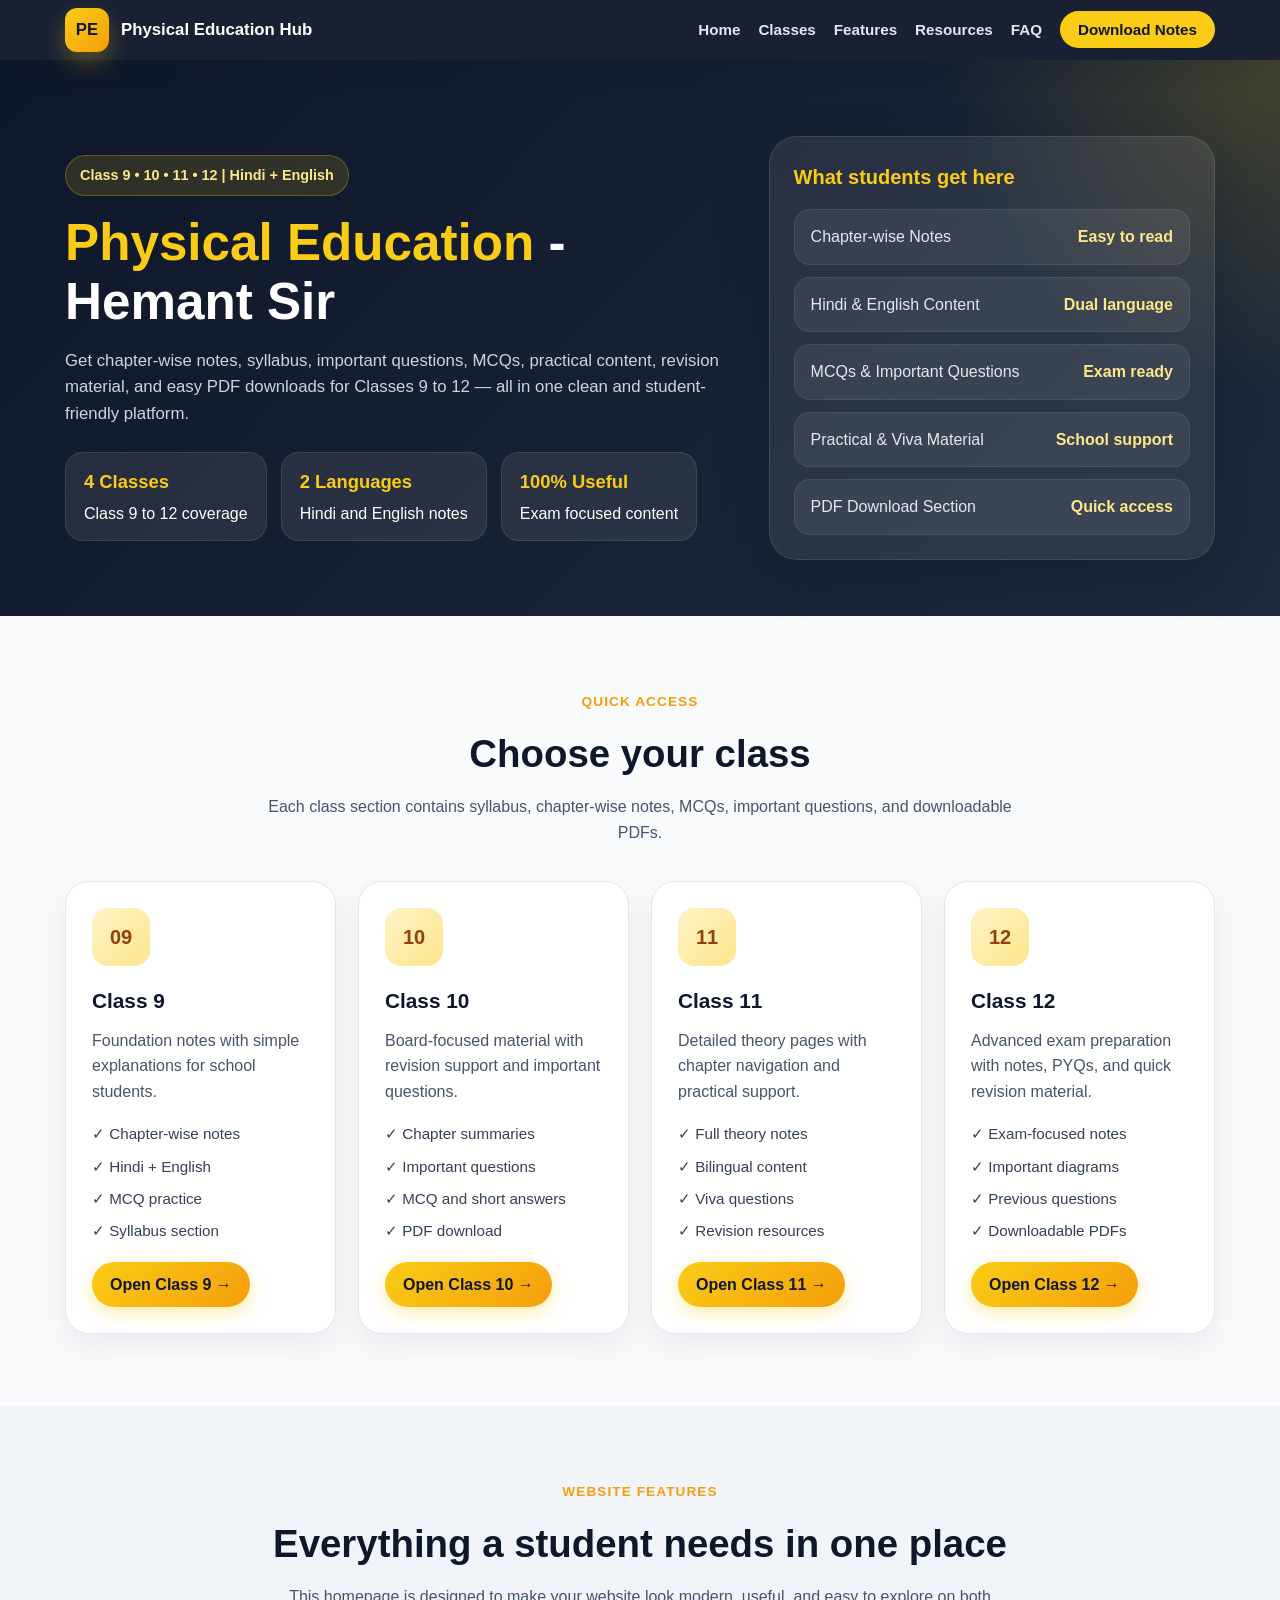
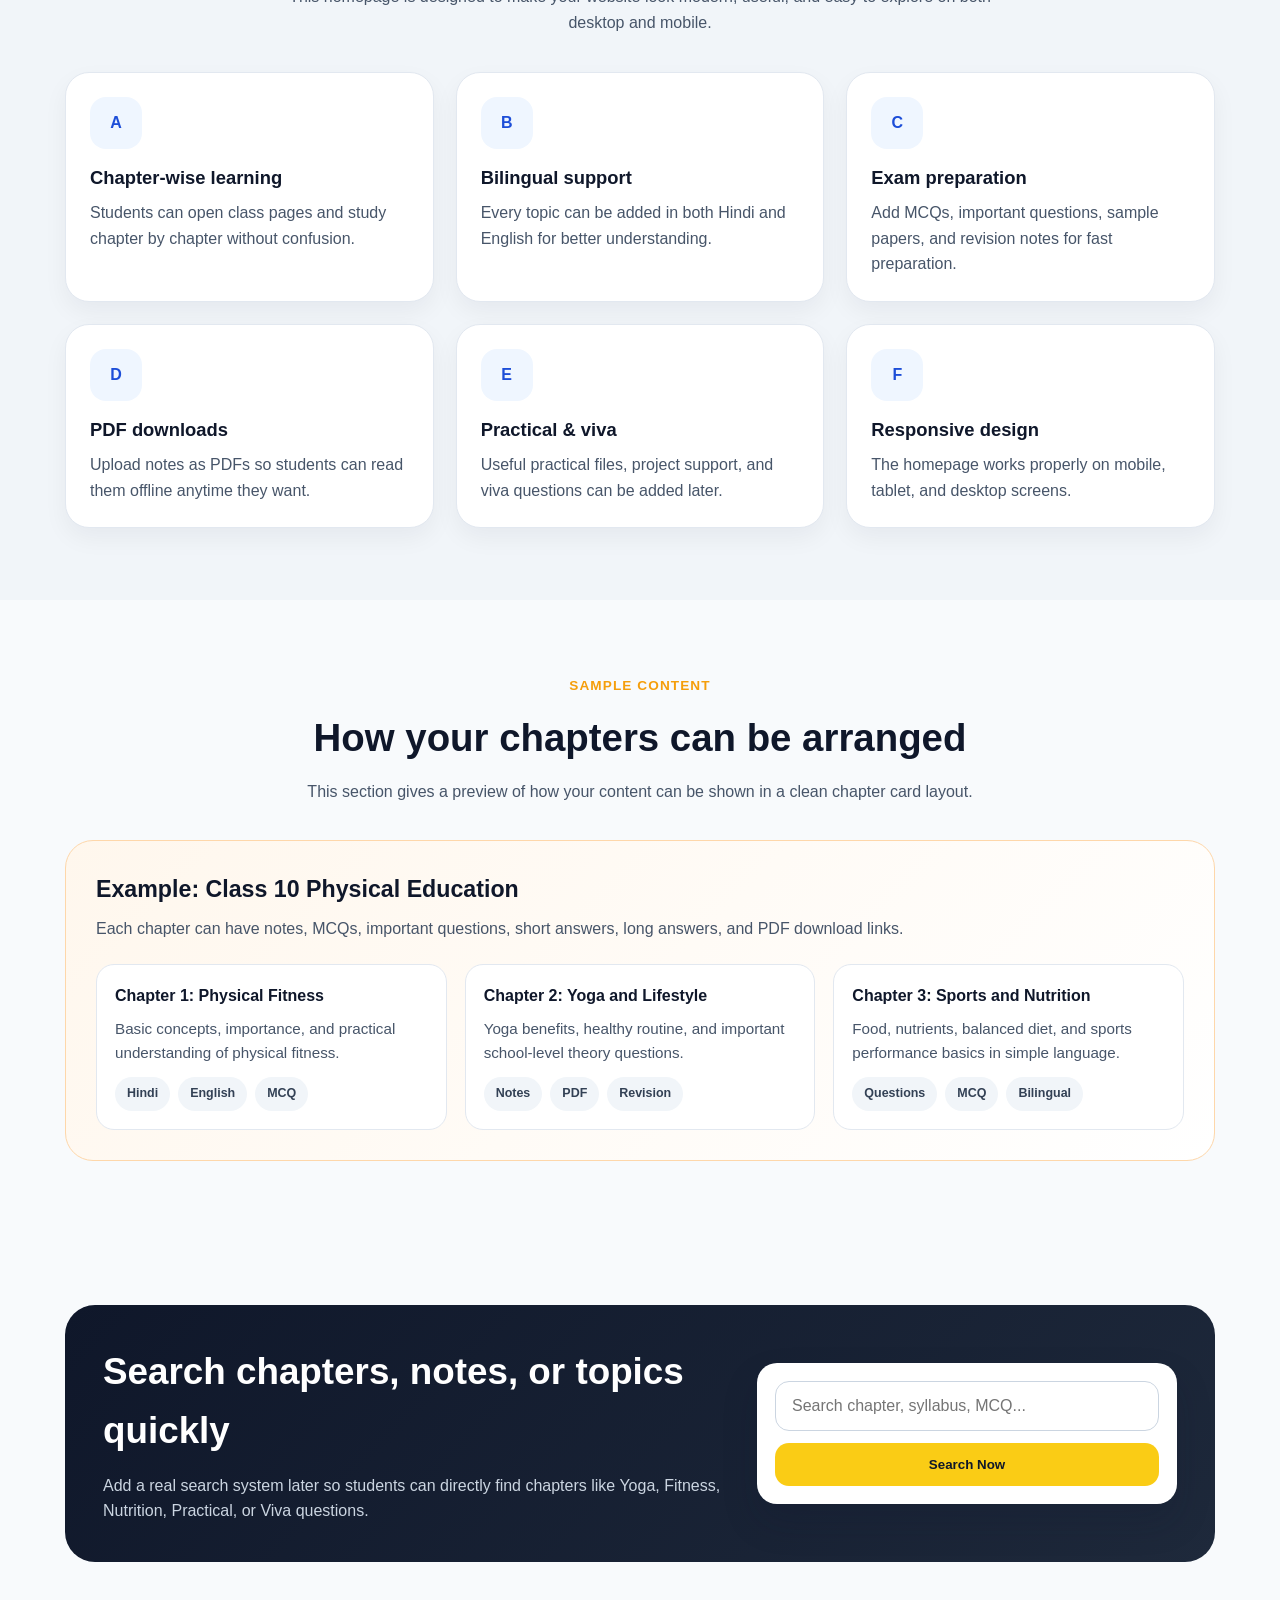
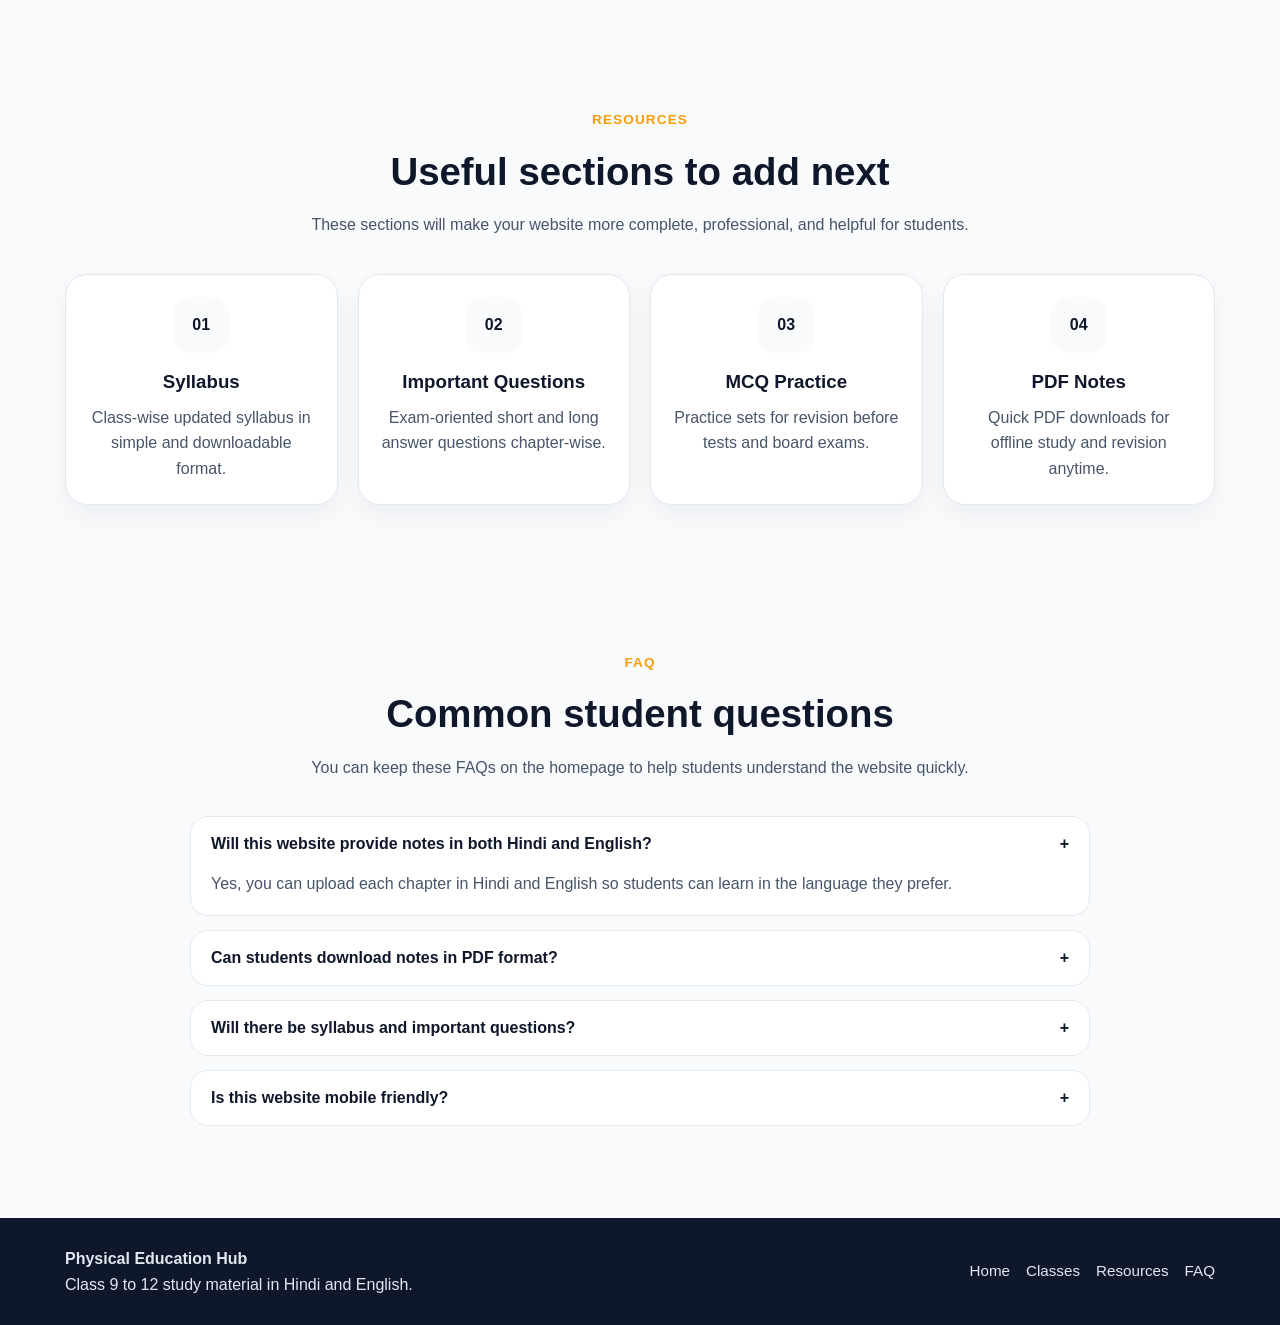
==== commit c7bc0235: "sss" ====
--- a/index.html
+++ b/index.html
@@ -6,602 +6,7 @@
   <title>Physical Education Hub | Class 9, 10, 11, 12 Notes</title>
   <meta name="description" content="Physical Education study website for Class 9, 10, 11, and 12 with notes in Hindi and English, syllabus, MCQs, important questions, practicals, and PDF downloads." />
   <meta name="keywords" content="Physical Education notes, class 9 physical education, class 10 physical education, class 11 physical education, class 12 physical education, Hindi notes, English notes, syllabus, MCQ" />
-  <style>
-    * { margin: 0; padding: 0; box-sizing: border-box; }
-    html { scroll-behavior: smooth; }
-    body {
-      font-family: Arial, sans-serif;
-      background: #f8fafc;
-      color: #0f172a;
-      line-height: 1.6;
-    }
-
-    a { text-decoration: none; color: inherit; }
-    img { max-width: 100%; display: block; }
-
-    .container {
-      width: min(1150px, calc(100% - 32px));
-      margin: auto;
-    }
-
-    /* NAVBAR */
-    .navbar {
-      position: sticky;
-      top: 0;
-      z-index: 1000;
-      background: rgba(15, 23, 42, 0.96);
-      backdrop-filter: blur(8px);
-      box-shadow: 0 8px 24px rgba(15, 23, 42, 0.12);
-    }
-
-    .nav-wrap {
-      min-height: 74px;
-      display: flex;
-      align-items: center;
-      justify-content: space-between;
-      gap: 20px;
-    }
-
-    .logo {
-      display: flex;
-      align-items: center;
-      gap: 12px;
-      color: #fff;
-      font-weight: 700;
-      font-size: 1.05rem;
-    }
-
-    .logo-badge {
-      width: 44px;
-      height: 44px;
-      border-radius: 12px;
-      background: linear-gradient(135deg, #facc15, #f59e0b);
-      color: #0f172a;
-      display: grid;
-      place-items: center;
-      font-size: 1.05rem;
-      font-weight: 800;
-      box-shadow: 0 10px 22px rgba(250, 204, 21, 0.28);
-    }
-
-    .nav-links {
-      display: flex;
-      align-items: center;
-      gap: 18px;
-      list-style: none;
-      color: #e2e8f0;
-      font-size: 0.95rem;
-      font-weight: 600;
-    }
-
-    .nav-links a:hover { color: #facc15; }
-
-    .nav-btn {
-      background: #facc15;
-      color: #0f172a;
-      padding: 10px 18px;
-      border-radius: 999px;
-      font-weight: 700;
-      transition: 0.25s ease;
-    }
-
-    .nav-btn:hover {
-      transform: translateY(-2px);
-      box-shadow: 0 10px 22px rgba(250, 204, 21, 0.28);
-    }
-
-    .menu-toggle {
-      display: none;
-      width: 28px;
-      cursor: pointer;
-      flex-direction: column;
-      gap: 5px;
-    }
-
-    .menu-toggle span {
-      display: block;
-      height: 3px;
-      border-radius: 99px;
-      background: #fff;
-      transition: 0.3s ease;
-    }
-
-    .menu-toggle.active span:nth-child(1) { transform: translateY(8px) rotate(45deg); }
-    .menu-toggle.active span:nth-child(2) { opacity: 0; }
-    .menu-toggle.active span:nth-child(3) { transform: translateY(-8px) rotate(-45deg); }
-
-    /* HERO */
-    .hero {
-      background: radial-gradient(circle at top right, rgba(250, 204, 21, 0.18), transparent 24%), linear-gradient(135deg, #0f172a, #1e293b);
-      color: #fff;
-      padding: 76px 0 56px;
-      overflow: hidden;
-    }
-
-    .hero-grid {
-      display: grid;
-      grid-template-columns: 1.2fr 0.8fr;
-      gap: 34px;
-      align-items: center;
-    }
-
-    .hero-badge {
-      display: inline-block;
-      background: rgba(250, 204, 21, 0.13);
-      border: 1px solid rgba(250, 204, 21, 0.28);
-      color: #fde68a;
-      padding: 8px 14px;
-      border-radius: 999px;
-      font-size: 0.9rem;
-      font-weight: 700;
-      margin-bottom: 18px;
-    }
-
-    .hero h1 {
-      font-size: clamp(2.1rem, 4vw, 3.7rem);
-      line-height: 1.15;
-      margin-bottom: 16px;
-    }
-
-    .hero h1 span { color: #facc15; }
-
-    .hero p {
-      color: #cbd5e1;
-      max-width: 700px;
-      font-size: 1.05rem;
-      margin-bottom: 24px;
-    }
-
-    .hero-actions {
-      display: flex;
-      gap: 14px;
-      flex-wrap: wrap;
-      margin-bottom: 24px;
-    }
-
-    .btn {
-      display: inline-flex;
-      align-items: center;
-      justify-content: center;
-      padding: 13px 22px;
-      border-radius: 14px;
-      font-weight: 700;
-      transition: 0.25s ease;
-    }
-
-    .btn-primary {
-      background: #facc15;
-      color: #0f172a;
-    }
-
-    .btn-primary:hover {
-      transform: translateY(-2px);
-      box-shadow: 0 12px 28px rgba(250, 204, 21, 0.26);
-    }
-
-    .btn-secondary {
-      background: rgba(255,255,255,0.08);
-      border: 1px solid rgba(255,255,255,0.12);
-      color: #fff;
-    }
-
-    .btn-secondary:hover {
-      background: rgba(255,255,255,0.13);
-    }
-
-    .hero-stats {
-      display: flex;
-      flex-wrap: wrap;
-      gap: 14px;
-    }
-
-    .hero-stat {
-      background: rgba(255,255,255,0.08);
-      border: 1px solid rgba(255,255,255,0.1);
-      padding: 14px 18px;
-      border-radius: 18px;
-      min-width: 150px;
-    }
-
-    .hero-stat strong {
-      display: block;
-      color: #facc15;
-      font-size: 1.15rem;
-      margin-bottom: 4px;
-    }
-
-    .hero-card {
-      background: rgba(255,255,255,0.08);
-      border: 1px solid rgba(255,255,255,0.1);
-      border-radius: 28px;
-      padding: 24px;
-      box-shadow: 0 22px 48px rgba(15, 23, 42, 0.35);
-    }
-
-    .hero-card h3 {
-      margin-bottom: 16px;
-      font-size: 1.25rem;
-      color: #facc15;
-    }
-
-    .subject-list {
-      display: grid;
-      gap: 12px;
-    }
-
-    .subject-item {
-      background: rgba(255,255,255,0.07);
-      padding: 14px 16px;
-      border-radius: 16px;
-      display: flex;
-      justify-content: space-between;
-      gap: 14px;
-      color: #e2e8f0;
-      border: 1px solid rgba(255,255,255,0.08);
-    }
-
-    .subject-item span:last-child {
-      color: #fde68a;
-      font-weight: 700;
-      white-space: nowrap;
-    }
-
-    /* SECTION */
-    section { padding: 72px 0; }
-
-    .section-head {
-      text-align: center;
-      margin-bottom: 36px;
-    }
-
-    .section-head .mini {
-      color: #f59e0b;
-      font-weight: 800;
-      letter-spacing: 0.08em;
-      text-transform: uppercase;
-      font-size: 0.85rem;
-      margin-bottom: 10px;
-      display: inline-block;
-    }
-
-    .section-head h2 {
-      font-size: clamp(1.8rem, 3vw, 2.7rem);
-      margin-bottom: 10px;
-      color: #0f172a;
-    }
-
-    .section-head p {
-      color: #475569;
-      max-width: 760px;
-      margin: auto;
-    }
-
-    /* QUICK ACCESS */
-    .class-grid {
-      display: grid;
-      grid-template-columns: repeat(4, 1fr);
-      gap: 22px;
-    }
-
-    .class-card {
-      background: #fff;
-      border: 1px solid #e2e8f0;
-      border-radius: 24px;
-      padding: 26px;
-      box-shadow: 0 12px 30px rgba(15, 23, 42, 0.06);
-      transition: 0.28s ease;
-    }
-
-    .class-card:hover {
-      transform: translateY(-7px);
-      box-shadow: 0 18px 38px rgba(15, 23, 42, 0.1);
-    }
-
-    .class-icon {
-      width: 58px;
-      height: 58px;
-      border-radius: 16px;
-      background: linear-gradient(135deg, #fef3c7, #fde68a);
-      color: #92400e;
-      display: grid;
-      place-items: center;
-      font-size: 1.25rem;
-      font-weight: 800;
-      margin-bottom: 18px;
-    }
-
-    .class-card h3 { margin-bottom: 10px; font-size: 1.3rem; }
-    .class-card p { color: #475569; margin-bottom: 18px; }
-
-    .class-card ul {
-      list-style: none;
-      display: grid;
-      gap: 8px;
-      color: #334155;
-      margin-bottom: 18px;
-      font-size: 0.95rem;
-    }
-
-    .class-card .link {
-      color: #0f172a;
-      font-weight: 700;
-    }
-
-    /* FEATURES */
-    .feature-grid {
-      display: grid;
-      grid-template-columns: repeat(3, 1fr);
-      gap: 22px;
-    }
-
-    .feature-card {
-      background: #fff;
-      padding: 24px;
-      border-radius: 24px;
-      border: 1px solid #e2e8f0;
-      box-shadow: 0 10px 24px rgba(15, 23, 42, 0.05);
-    }
-
-    .feature-card h3 {
-      margin: 14px 0 8px;
-      font-size: 1.15rem;
-    }
-
-    .feature-card p { color: #475569; }
-
-    .feature-badge {
-      width: 52px;
-      height: 52px;
-      border-radius: 16px;
-      display: grid;
-      place-items: center;
-      background: #eff6ff;
-      font-weight: 800;
-      color: #1d4ed8;
-    }
-
-    /* CHAPTERS */
-    .chapters-wrap {
-      background: linear-gradient(135deg, #fff7ed, #ffffff);
-      border: 1px solid #fed7aa;
-      border-radius: 28px;
-      padding: 30px;
-    }
-
-    .chapter-grid {
-      display: grid;
-      grid-template-columns: repeat(3, 1fr);
-      gap: 18px;
-      margin-top: 22px;
-    }
-
-    .chapter-item {
-      background: #fff;
-      border: 1px solid #e2e8f0;
-      border-radius: 18px;
-      padding: 18px;
-    }
-
-    .chapter-item strong {
-      display: block;
-      margin-bottom: 8px;
-      color: #0f172a;
-    }
-
-    .chapter-item p {
-      color: #475569;
-      font-size: 0.95rem;
-      margin-bottom: 12px;
-    }
-
-    .tag-row {
-      display: flex;
-      gap: 8px;
-      flex-wrap: wrap;
-    }
-
-    .tag {
-      background: #f1f5f9;
-      color: #334155;
-      font-size: 0.78rem;
-      font-weight: 700;
-      border-radius: 999px;
-      padding: 7px 12px;
-    }
-
-    /* CTA BAND */
-    .cta-band {
-      background: linear-gradient(135deg, #0f172a, #1e293b);
-      color: #fff;
-      border-radius: 30px;
-      padding: 38px;
-      display: grid;
-      grid-template-columns: 1.2fr 0.8fr;
-      gap: 24px;
-      align-items: center;
-    }
-
-    .cta-band h3 {
-      font-size: clamp(1.6rem, 3vw, 2.3rem);
-      margin-bottom: 12px;
-    }
-
-    .cta-band p { color: #cbd5e1; }
-
-    .search-box {
-      background: #fff;
-      border-radius: 20px;
-      padding: 18px;
-      box-shadow: 0 18px 35px rgba(15, 23, 42, 0.18);
-    }
-
-    .search-box input {
-      width: 100%;
-      padding: 15px 16px;
-      border: 1px solid #cbd5e1;
-      border-radius: 14px;
-      outline: none;
-      font-size: 1rem;
-      margin-bottom: 12px;
-    }
-
-    .search-box button {
-      width: 100%;
-      padding: 14px;
-      border: none;
-      border-radius: 14px;
-      background: #facc15;
-      color: #0f172a;
-      font-weight: 800;
-      cursor: pointer;
-    }
-
-    /* RESOURCES */
-    .resource-grid {
-      display: grid;
-      grid-template-columns: repeat(4, 1fr);
-      gap: 20px;
-    }
-
-    .resource-card {
-      background: #fff;
-      border: 1px solid #e2e8f0;
-      border-radius: 22px;
-      padding: 22px;
-      text-align: center;
-      box-shadow: 0 10px 24px rgba(15, 23, 42, 0.05);
-    }
-
-    .resource-card .num {
-      width: 56px;
-      height: 56px;
-      margin: 0 auto 14px;
-      border-radius: 18px;
-      background: #f8fafc;
-      display: grid;
-      place-items: center;
-      font-weight: 800;
-      color: #0f172a;
-    }
-
-    .resource-card h3 { margin-bottom: 8px; }
-    .resource-card p { color: #475569; }
-
-    /* FAQ */
-    .faq-list {
-      max-width: 900px;
-      margin: auto;
-      display: grid;
-      gap: 14px;
-    }
-
-    .faq-item {
-      background: #fff;
-      border: 1px solid #e2e8f0;
-      border-radius: 18px;
-      overflow: hidden;
-    }
-
-    .faq-question {
-      width: 100%;
-      padding: 18px 20px;
-      background: #fff;
-      border: none;
-      text-align: left;
-      font-size: 1rem;
-      font-weight: 700;
-      color: #0f172a;
-      cursor: pointer;
-      display: flex;
-      align-items: center;
-      justify-content: space-between;
-      gap: 14px;
-    }
-
-    .faq-answer {
-      display: none;
-      padding: 0 20px 18px;
-      color: #475569;
-    }
-
-    .faq-item.active .faq-answer { display: block; }
-
-    /* FOOTER */
-    .footer {
-      background: #0f172a;
-      color: #e2e8f0;
-      padding: 28px 0;
-      margin-top: 20px;
-    }
-
-    .footer-wrap {
-      display: flex;
-      justify-content: space-between;
-      gap: 20px;
-      align-items: center;
-      flex-wrap: wrap;
-    }
-
-    .footer-links {
-      display: flex;
-      gap: 16px;
-      flex-wrap: wrap;
-      font-size: 0.95rem;
-    }
-
-    .footer-links a:hover { color: #facc15; }
-
-    /* RESPONSIVE */
-    @media (max-width: 1024px) {
-      .hero-grid,
-      .cta-band,
-      .class-grid,
-      .resource-grid,
-      .feature-grid,
-      .chapter-grid {
-        grid-template-columns: repeat(2, 1fr);
-      }
-    }
-
-    @media (max-width: 860px) {
-      .menu-toggle { display: flex; }
-
-      .nav-links {
-        position: absolute;
-        left: 16px;
-        right: 16px;
-        top: 82px;
-        background: #0f172a;
-        border: 1px solid rgba(255,255,255,0.08);
-        border-radius: 20px;
-        padding: 20px;
-        flex-direction: column;
-        align-items: flex-start;
-        display: none;
-      }
-
-      .nav-links.show { display: flex; }
-
-      .hero-grid,
-      .cta-band {
-        grid-template-columns: 1fr;
-      }
-    }
-
-    @media (max-width: 640px) {
-      section { padding: 56px 0; }
-      .hero { padding: 58px 0 46px; }
-      .class-grid,
-      .resource-grid,
-      .feature-grid,
-      .chapter-grid {
-        grid-template-columns: 1fr;
-      }
-      .hero-stats { flex-direction: column; }
-      .cta-band, .chapters-wrap, .hero-card { padding: 22px; }
-      .footer-wrap { flex-direction: column; align-items: flex-start; }
-    }
-  </style>
+  <link rel="stylesheet" href="style.css">
 </head>
 <body>
   <header class="navbar">
@@ -635,15 +40,15 @@
     <div class="container hero-grid">
       <div>
         <div class="hero-badge">Class 9 • 10 • 11 • 12 | Hindi + English</div>
-        <h1>Your complete <span>Physical Education</span> learning website for school students</h1>
+        <h1><span>Physical Education</span> - Hemant Sir</h1>
         <p>
           Get chapter-wise notes, syllabus, important questions, MCQs, practical content, revision material,
           and easy PDF downloads for Classes 9 to 12 — all in one clean and student-friendly platform.
         </p>
-        <div class="hero-actions">
+        <!-- <div class="hero-actions">
           <a href="#classes" class="btn btn-primary">Explore Classes</a>
           <a href="#resources" class="btn btn-secondary">View Resources</a>
-        </div>
+        </div> -->
         <div class="hero-stats">
           <div class="hero-stat">
             <strong>4 Classes</strong>
@@ -678,7 +83,7 @@
       <div class="section-head">
         <span class="mini">Quick Access</span>
         <h2>Choose your class</h2>
-        <p>Each class section can contain syllabus, chapter-wise notes, MCQs, important questions, and downloadable PDFs.</p>
+        <p>Each class section contains syllabus, chapter-wise notes, MCQs, important questions, and downloadable PDFs.</p>
       </div>
 
       <div class="class-grid">
@@ -692,7 +97,7 @@
             <li>✓ MCQ practice</li>
             <li>✓ Syllabus section</li>
           </ul>
-          <a href="#" class="link">Open Class 9 →</a>
+          <a href="class9.html" class="link">Open Class 9 →</a>
         </div>
 
         <div class="class-card">
@@ -718,7 +123,7 @@
             <li>✓ Viva questions</li>
             <li>✓ Revision resources</li>
           </ul>
-          <a href="#" class="link">Open Class 11 →</a>
+          <a href="class11.html" class="link">Open Class 11 →</a>
         </div>
 
         <div class="class-card">
@@ -912,7 +317,7 @@
         <a href="#home">Home</a>
         <a href="#classes">Classes</a>
         <a href="#resources">Resources</a>
-        <a href="#faq">FAQ</a>
+        <a href="#fa">FAQ</a>
       </div>
     </div>
   </footer>
--- a/style.css
+++ b/style.css
@@ -0,0 +1,679 @@
+   * {
+       margin: 0;
+       padding: 0;
+       box-sizing: border-box;
+   }
+
+   html {
+       scroll-behavior: smooth;
+   }
+
+   body {
+       font-family: Arial, sans-serif;
+       background: #f8fafc;
+       color: #0f172a;
+       line-height: 1.6;
+   }
+
+   a {
+       text-decoration: none;
+       color: inherit;
+   }
+
+   img {
+       max-width: 100%;
+       display: block;
+   }
+
+   .container {
+       width: min(1150px, calc(100% - 32px));
+       margin: auto;
+   }
+
+   /* NAVBAR */
+   .navbar {
+       position: sticky;
+       top: 0;
+       z-index: 1000;
+       background: rgba(15, 23, 42, 0.96);
+       backdrop-filter: blur(8px);
+       box-shadow: 0 8px 24px rgba(15, 23, 42, 0.12);
+   }
+
+   .nav-wrap {
+       min-height: 60px;
+       display: flex;
+       align-items: center;
+       justify-content: space-between;
+       gap: 20px;
+   }
+
+   .logo {
+       display: flex;
+       align-items: center;
+       gap: 12px;
+       color: #fff;
+       font-weight: 700;
+       font-size: 1.05rem;
+   }
+
+   .logo-badge {
+       width: 44px;
+       height: 44px;
+       border-radius: 12px;
+       background: linear-gradient(135deg, #facc15, #f59e0b);
+       color: #0f172a;
+       display: grid;
+       place-items: center;
+       font-size: 1.05rem;
+       font-weight: 800;
+       box-shadow: 0 10px 22px rgba(250, 204, 21, 0.28);
+   }
+
+   .nav-links {
+       display: flex;
+       align-items: center;
+       gap: 18px;
+       list-style: none;
+       color: #e2e8f0;
+       font-size: 0.95rem;
+       font-weight: 600;
+   }
+
+   .nav-links a:hover {
+       color: #facc15;
+   }
+
+   .nav-btn {
+       background: #facc15;
+       color: #0f172a;
+       padding: 10px 18px;
+       border-radius: 999px;
+       font-weight: 700;
+       transition: 0.25s ease;
+   }
+
+   .nav-btn:hover {
+       transform: translateY(-2px);
+       box-shadow: 0 10px 22px rgba(250, 204, 21, 0.28);
+   }
+
+   .menu-toggle {
+       display: none;
+       width: 28px;
+       cursor: pointer;
+       flex-direction: column;
+       gap: 5px;
+   }
+
+   .menu-toggle span {
+       display: block;
+       height: 3px;
+       border-radius: 99px;
+       background: #fff;
+       transition: 0.3s ease;
+   }
+
+   .menu-toggle.active span:nth-child(1) {
+       transform: translateY(8px) rotate(45deg);
+   }
+
+   .menu-toggle.active span:nth-child(2) {
+       opacity: 0;
+   }
+
+   .menu-toggle.active span:nth-child(3) {
+       transform: translateY(-8px) rotate(-45deg);
+   }
+
+   /* HERO */
+   .hero {
+       background: radial-gradient(circle at top right, rgba(250, 204, 21, 0.18), transparent 24%), linear-gradient(135deg, #0f172a, #1e293b);
+       color: #fff;
+       padding: 76px 0 56px;
+       overflow: hidden;
+   }
+
+   .hero-grid {
+       display: grid;
+       grid-template-columns: 1.2fr 0.8fr;
+       gap: 34px;
+       align-items: center;
+   }
+
+   .hero-badge {
+       display: inline-block;
+       background: rgba(250, 204, 21, 0.13);
+       border: 1px solid rgba(250, 204, 21, 0.28);
+       color: #fde68a;
+       padding: 8px 14px;
+       border-radius: 999px;
+       font-size: 0.9rem;
+       font-weight: 700;
+       margin-bottom: 18px;
+   }
+
+   .hero h1 {
+       font-size: clamp(2.1rem, 4vw, 3.7rem);
+       line-height: 1.15;
+       margin-bottom: 16px;
+   }
+
+   .hero h1 span {
+       color: #facc15;
+   }
+
+   .hero p {
+       color: #cbd5e1;
+       max-width: 700px;
+       font-size: 1.05rem;
+       margin-bottom: 24px;
+   }
+
+   .hero-actions {
+       display: flex;
+       gap: 14px;
+       flex-wrap: wrap;
+       margin-bottom: 24px;
+   }
+
+   .btn {
+       display: inline-flex;
+       align-items: center;
+       justify-content: center;
+       padding: 13px 22px;
+       border-radius: 14px;
+       font-weight: 700;
+       transition: 0.25s ease;
+   }
+
+   .btn-primary {
+       background: #facc15;
+       color: #0f172a;
+   }
+
+   .btn-primary:hover {
+       transform: translateY(-2px);
+       box-shadow: 0 12px 28px rgba(250, 204, 21, 0.26);
+   }
+
+   .btn-secondary {
+       background: rgba(255, 255, 255, 0.08);
+       border: 1px solid rgba(255, 255, 255, 0.12);
+       color: #fff;
+   }
+
+   .btn-secondary:hover {
+       background: rgba(255, 255, 255, 0.13);
+   }
+
+   .hero-stats {
+       display: flex;
+       flex-wrap: wrap;
+       gap: 14px;
+   }
+
+   .hero-stat {
+       background: rgba(255, 255, 255, 0.08);
+       border: 1px solid rgba(255, 255, 255, 0.1);
+       padding: 14px 18px;
+       border-radius: 18px;
+       min-width: 150px;
+   }
+
+   .hero-stat strong {
+       display: block;
+       color: #facc15;
+       font-size: 1.15rem;
+       margin-bottom: 4px;
+   }
+
+   .hero-card {
+       background: rgba(255, 255, 255, 0.08);
+       border: 1px solid rgba(255, 255, 255, 0.1);
+       border-radius: 28px;
+       padding: 24px;
+       box-shadow: 0 22px 48px rgba(15, 23, 42, 0.35);
+   }
+
+   .hero-card h3 {
+       margin-bottom: 16px;
+       font-size: 1.25rem;
+       color: #facc15;
+   }
+
+   .subject-list {
+       display: grid;
+       gap: 12px;
+   }
+
+   .subject-item {
+       background: rgba(255, 255, 255, 0.07);
+       padding: 14px 16px;
+       border-radius: 16px;
+       display: flex;
+       justify-content: space-between;
+       gap: 14px;
+       color: #e2e8f0;
+       border: 1px solid rgba(255, 255, 255, 0.08);
+   }
+
+   .subject-item span:last-child {
+       color: #fde68a;
+       font-weight: 700;
+       white-space: nowrap;
+   }
+
+   /* SECTION */
+   section {
+       padding: 72px 0;
+   }
+
+   .section-head {
+       text-align: center;
+       margin-bottom: 36px;
+   }
+
+   .section-head .mini {
+       color: #f59e0b;
+       font-weight: 800;
+       letter-spacing: 0.08em;
+       text-transform: uppercase;
+       font-size: 0.85rem;
+       margin-bottom: 10px;
+       display: inline-block;
+   }
+
+   .section-head h2 {
+       font-size: clamp(1.8rem, 3vw, 2.7rem);
+       margin-bottom: 10px;
+       color: #0f172a;
+   }
+
+   .section-head p {
+       color: #475569;
+       max-width: 760px;
+       margin: auto;
+   }
+
+   /* QUICK ACCESS */
+   .class-grid {
+       display: grid;
+       grid-template-columns: repeat(4, 1fr);
+       gap: 22px;
+   }
+
+   .class-card {
+       background: #fff;
+       border: 1px solid #e2e8f0;
+       border-radius: 24px;
+       padding: 26px;
+       box-shadow: 0 12px 30px rgba(15, 23, 42, 0.06);
+       transition: 0.28s ease;
+   }
+
+   .class-card:hover {
+       transform: translateY(-7px);
+       box-shadow: 0 18px 38px rgba(15, 23, 42, 0.1);
+   }
+
+   .class-icon {
+       width: 58px;
+       height: 58px;
+       border-radius: 16px;
+       background: linear-gradient(135deg, #fef3c7, #fde68a);
+       color: #92400e;
+       display: grid;
+       place-items: center;
+       font-size: 1.25rem;
+       font-weight: 800;
+       margin-bottom: 18px;
+   }
+
+   .class-card h3 {
+       margin-bottom: 10px;
+       font-size: 1.3rem;
+   }
+
+   .class-card p {
+       color: #475569;
+       margin-bottom: 18px;
+   }
+
+   .class-card ul {
+       list-style: none;
+       display: grid;
+       gap: 8px;
+       color: #334155;
+       margin-bottom: 18px;
+       font-size: 0.95rem;
+   }
+
+   .class-card .link {
+    display: inline-block;
+    color: #0f172a;
+    font-weight: 600;
+    padding: 10px 18px;
+    border-radius: 999px;
+    background: linear-gradient(135deg, #facc15, #f59e0b);
+    transition: all 0.3s ease;
+    box-shadow: 0 6px 18px rgba(250, 204, 21, 0.35);
+}
+
+/* Hover effect */
+.class-card .link:hover {
+    transform: translateY(-3px);
+    box-shadow: 0 12px 25px rgba(250, 204, 21, 0.5);
+    background: linear-gradient(135deg, #fde047, #facc15);
+}
+
+   /* FEATURES */
+   .feature-grid {
+       display: grid;
+       grid-template-columns: repeat(3, 1fr);
+       gap: 22px;
+   }
+
+   .feature-card {
+       background: #fff;
+       padding: 24px;
+       border-radius: 24px;
+       border: 1px solid #e2e8f0;
+       box-shadow: 0 10px 24px rgba(15, 23, 42, 0.05);
+   }
+
+   .feature-card h3 {
+       margin: 14px 0 8px;
+       font-size: 1.15rem;
+   }
+
+   .feature-card p {
+       color: #475569;
+   }
+
+   .feature-badge {
+       width: 52px;
+       height: 52px;
+       border-radius: 16px;
+       display: grid;
+       place-items: center;
+       background: #eff6ff;
+       font-weight: 800;
+       color: #1d4ed8;
+   }
+
+   /* CHAPTERS */
+   .chapters-wrap {
+       background: linear-gradient(135deg, #fff7ed, #ffffff);
+       border: 1px solid #fed7aa;
+       border-radius: 28px;
+       padding: 30px;
+   }
+
+   .chapter-grid {
+       display: grid;
+       grid-template-columns: repeat(3, 1fr);
+       gap: 18px;
+       margin-top: 22px;
+   }
+
+   .chapter-item {
+       background: #fff;
+       border: 1px solid #e2e8f0;
+       border-radius: 18px;
+       padding: 18px;
+   }
+
+   .chapter-item strong {
+       display: block;
+       margin-bottom: 8px;
+       color: #0f172a;
+   }
+
+   .chapter-item p {
+       color: #475569;
+       font-size: 0.95rem;
+       margin-bottom: 12px;
+   }
+
+   .tag-row {
+       display: flex;
+       gap: 8px;
+       flex-wrap: wrap;
+   }
+
+   .tag {
+       background: #f1f5f9;
+       color: #334155;
+       font-size: 0.78rem;
+       font-weight: 700;
+       border-radius: 999px;
+       padding: 7px 12px;
+   }
+
+   /* CTA BAND */
+   .cta-band {
+       background: linear-gradient(135deg, #0f172a, #1e293b);
+       color: #fff;
+       border-radius: 30px;
+       padding: 38px;
+       display: grid;
+       grid-template-columns: 1.2fr 0.8fr;
+       gap: 24px;
+       align-items: center;
+   }
+
+   .cta-band h3 {
+       font-size: clamp(1.6rem, 3vw, 2.3rem);
+       margin-bottom: 12px;
+   }
+
+   .cta-band p {
+       color: #cbd5e1;
+   }
+
+   .search-box {
+       background: #fff;
+       border-radius: 20px;
+       padding: 18px;
+       box-shadow: 0 18px 35px rgba(15, 23, 42, 0.18);
+   }
+
+   .search-box input {
+       width: 100%;
+       padding: 15px 16px;
+       border: 1px solid #cbd5e1;
+       border-radius: 14px;
+       outline: none;
+       font-size: 1rem;
+       margin-bottom: 12px;
+   }
+
+   .search-box button {
+       width: 100%;
+       padding: 14px;
+       border: none;
+       border-radius: 14px;
+       background: #facc15;
+       color: #0f172a;
+       font-weight: 800;
+       cursor: pointer;
+   }
+
+   /* RESOURCES */
+   .resource-grid {
+       display: grid;
+       grid-template-columns: repeat(4, 1fr);
+       gap: 20px;
+   }
+
+   .resource-card {
+       background: #fff;
+       border: 1px solid #e2e8f0;
+       border-radius: 22px;
+       padding: 22px;
+       text-align: center;
+       box-shadow: 0 10px 24px rgba(15, 23, 42, 0.05);
+   }
+
+   .resource-card .num {
+       width: 56px;
+       height: 56px;
+       margin: 0 auto 14px;
+       border-radius: 18px;
+       background: #f8fafc;
+       display: grid;
+       place-items: center;
+       font-weight: 800;
+       color: #0f172a;
+   }
+
+   .resource-card h3 {
+       margin-bottom: 8px;
+   }
+
+   .resource-card p {
+       color: #475569;
+   }
+
+   /* FAQ */
+   .faq-list {
+       max-width: 900px;
+       margin: auto;
+       display: grid;
+       gap: 14px;
+   }
+
+   .faq-item {
+       background: #fff;
+       border: 1px solid #e2e8f0;
+       border-radius: 18px;
+       overflow: hidden;
+   }
+
+   .faq-question {
+       width: 100%;
+       padding: 18px 20px;
+       background: #fff;
+       border: none;
+       text-align: left;
+       font-size: 1rem;
+       font-weight: 700;
+       color: #0f172a;
+       cursor: pointer;
+       display: flex;
+       align-items: center;
+       justify-content: space-between;
+       gap: 14px;
+   }
+
+   .faq-answer {
+       display: none;
+       padding: 0 20px 18px;
+       color: #475569;
+   }
+
+   .faq-item.active .faq-answer {
+       display: block;
+   }
+
+   /* FOOTER */
+   .footer {
+       background: #0f172a;
+       color: #e2e8f0;
+       padding: 28px 0;
+       margin-top: 20px;
+   }
+
+   .footer-wrap {
+       display: flex;
+       justify-content: space-between;
+       gap: 20px;
+       align-items: center;
+       flex-wrap: wrap;
+   }
+
+   .footer-links {
+       display: flex;
+       gap: 16px;
+       flex-wrap: wrap;
+       font-size: 0.95rem;
+   }
+
+   .footer-links a:hover {
+       color: #facc15;
+   }
+
+   /* RESPONSIVE */
+   @media (max-width: 1024px) {
+
+       .hero-grid,
+       .cta-band,
+       .class-grid,
+       .resource-grid,
+       .feature-grid,
+       .chapter-grid {
+           grid-template-columns: repeat(2, 1fr);
+       }
+   }
+
+   @media (max-width: 860px) {
+       .menu-toggle {
+           display: flex;
+       }
+
+       .nav-links {
+           position: absolute;
+           left: 16px;
+           right: 16px;
+           top: 82px;
+           background: #0f172a;
+           border: 1px solid rgba(255, 255, 255, 0.08);
+           border-radius: 20px;
+           padding: 20px;
+           flex-direction: column;
+           align-items: flex-start;
+           display: none;
+       }
+
+       .nav-links.show {
+           display: flex;
+       }
+
+       .hero-grid,
+       .cta-band {
+           grid-template-columns: 1fr;
+       }
+   }
+
+   @media (max-width: 640px) {
+       section {
+           padding: 56px 0;
+       }
+
+       .hero {
+           padding: 58px 0 46px;
+       }
+
+       .class-grid,
+       .resource-grid,
+       .feature-grid,
+       .chapter-grid {
+           grid-template-columns: 1fr;
+       }
+
+       .hero-stats {
+           flex-direction: column;
+       }
+
+       .cta-band,
+       .chapters-wrap,
+       .hero-card {
+           padding: 22px;
+       }
+
+       .footer-wrap {
+           flex-direction: column;
+           align-items: flex-start;
+       }
+   }
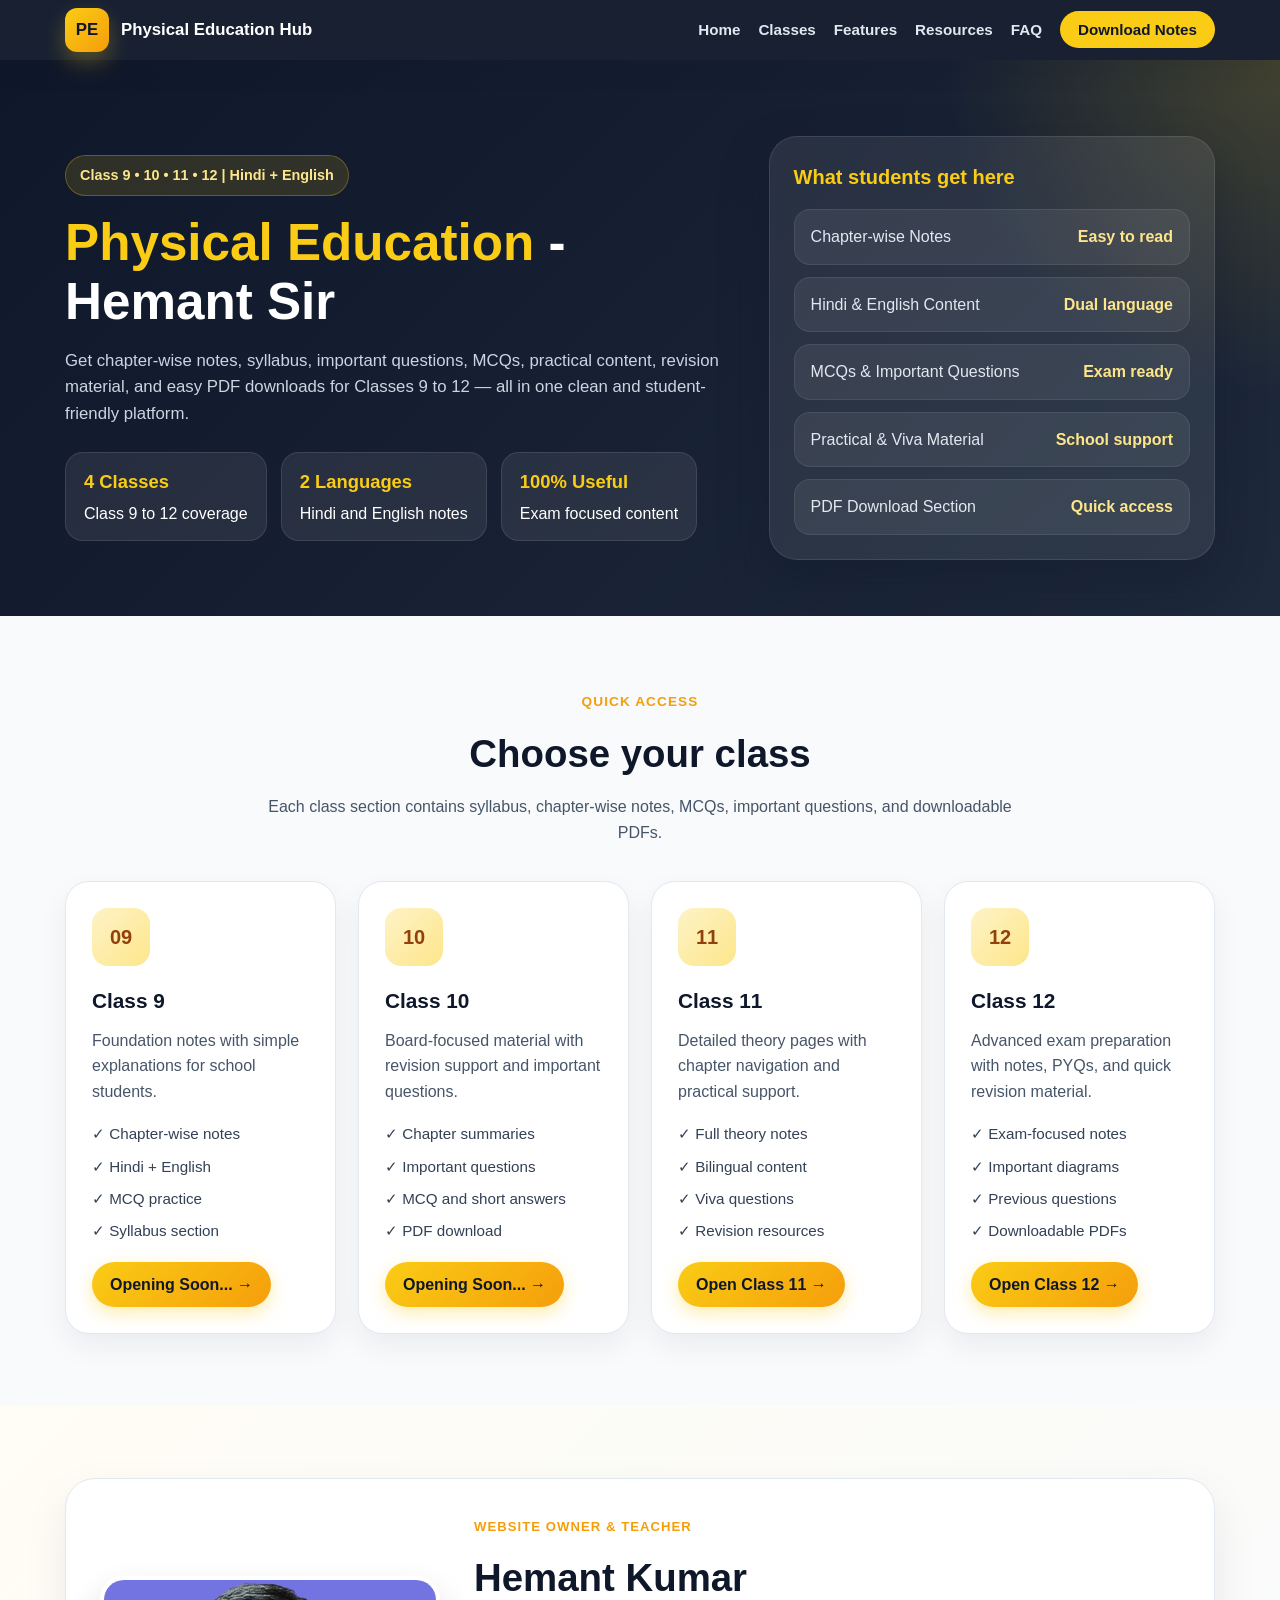
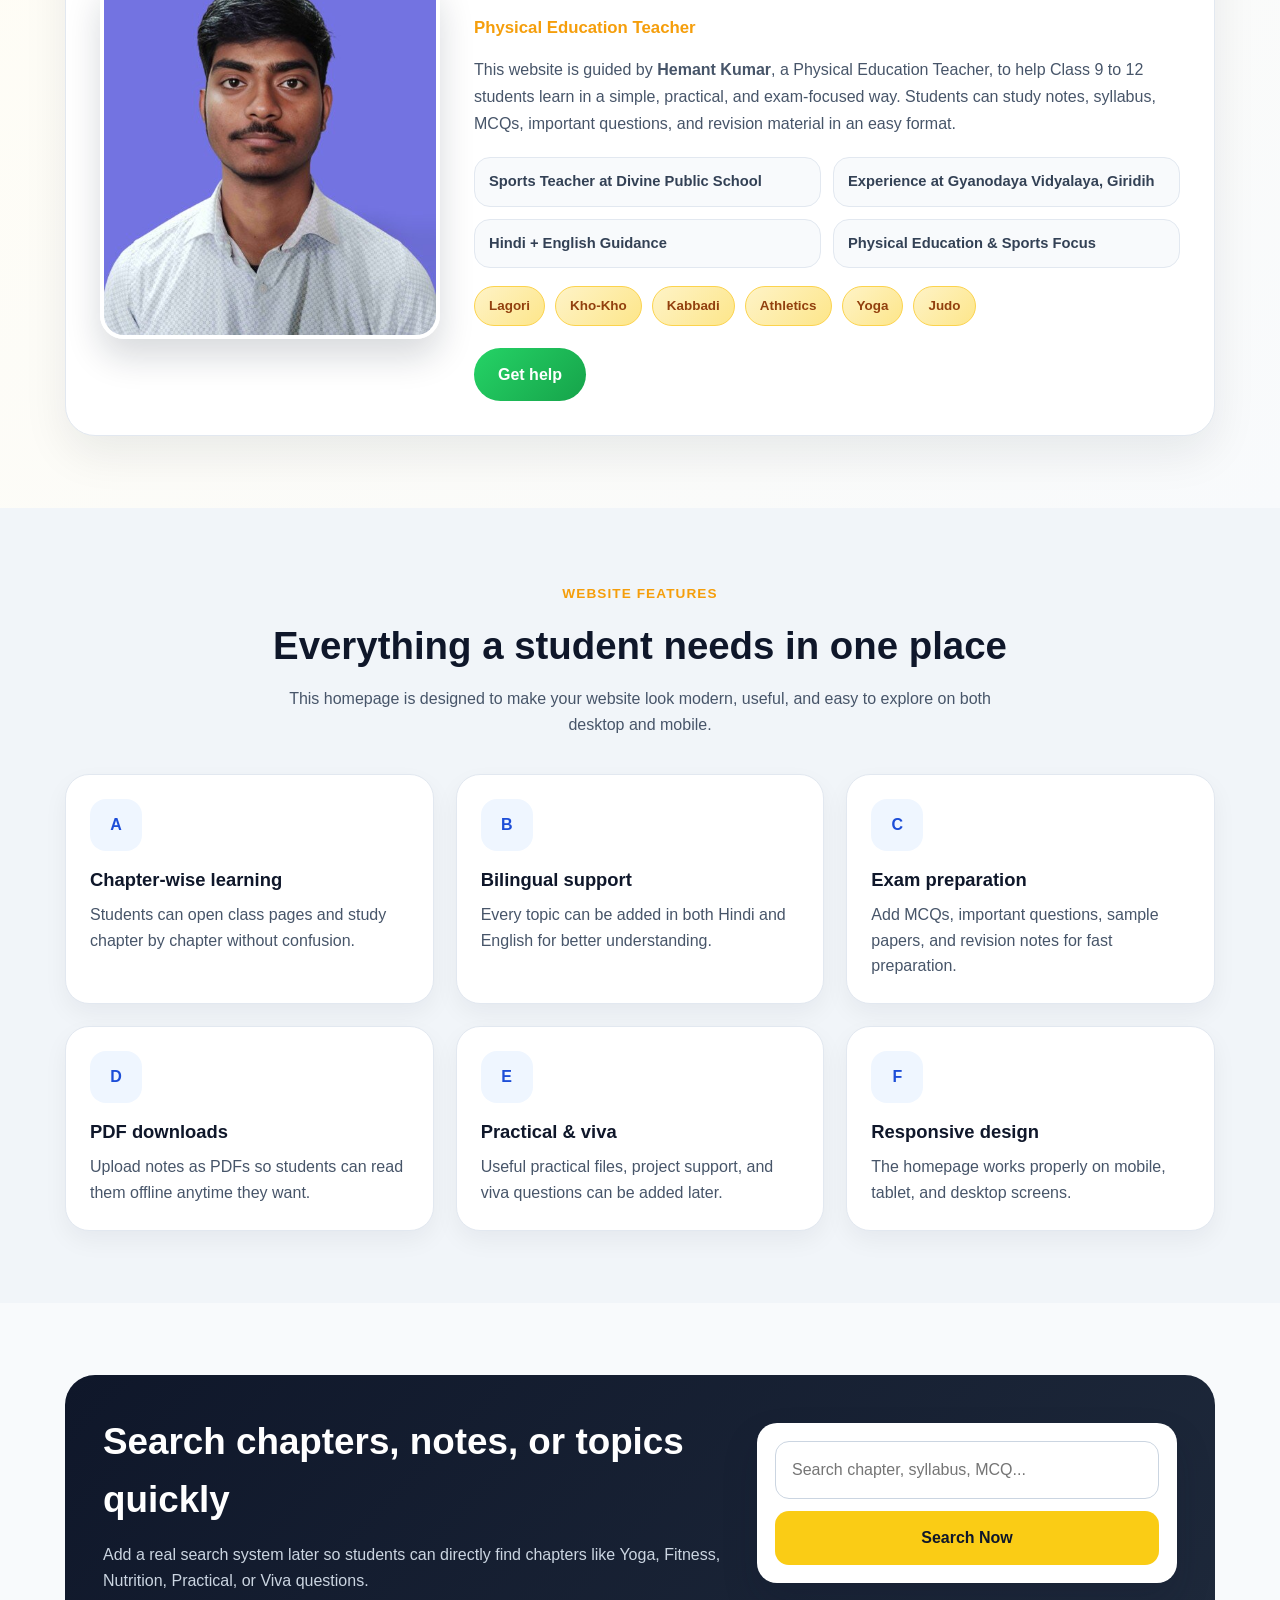
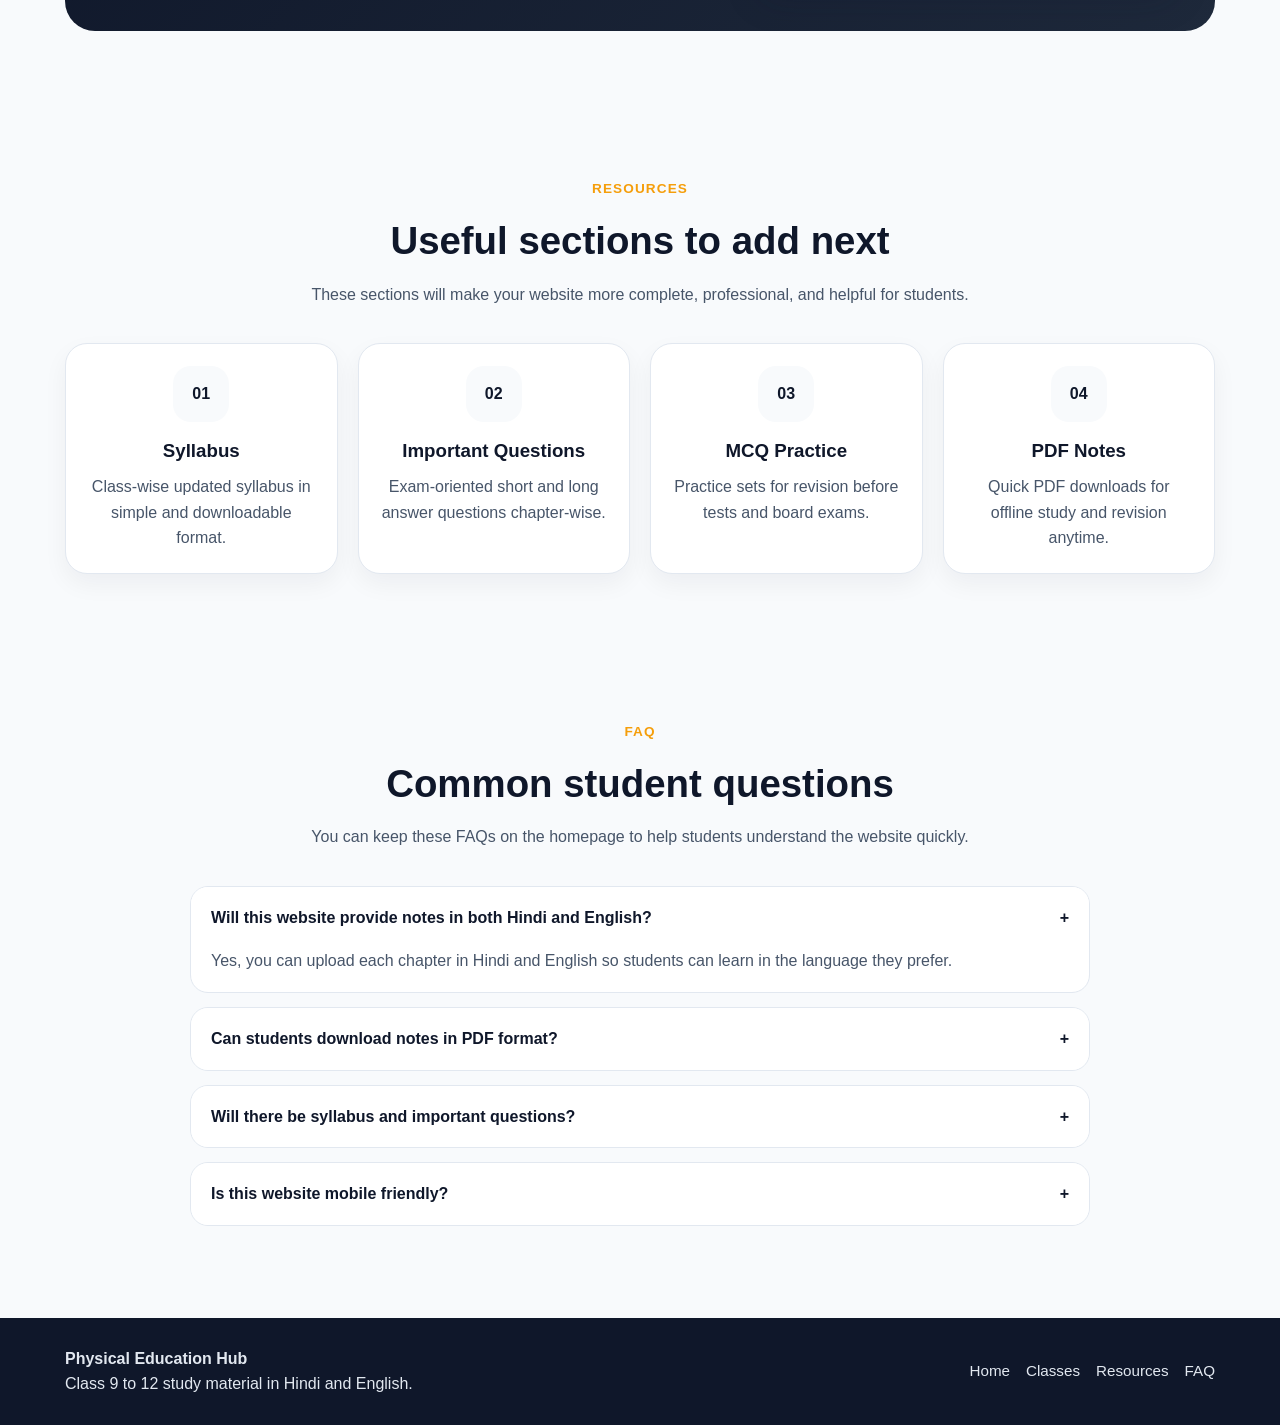
==== commit 96d96e1c: "done" ====
--- a/index.html
+++ b/index.html
@@ -45,10 +45,7 @@
           Get chapter-wise notes, syllabus, important questions, MCQs, practical content, revision material,
           and easy PDF downloads for Classes 9 to 12 — all in one clean and student-friendly platform.
         </p>
-        <!-- <div class="hero-actions">
-          <a href="#classes" class="btn btn-primary">Explore Classes</a>
-          <a href="#resources" class="btn btn-secondary">View Resources</a>
-        </div> -->
+
         <div class="hero-stats">
           <div class="hero-stat">
             <strong>4 Classes</strong>
@@ -97,7 +94,7 @@
             <li>✓ MCQ practice</li>
             <li>✓ Syllabus section</li>
           </ul>
-          <a href="class9.html" class="link">Open Class 9 →</a>
+          <a href="#" class="link">Opening Soon... →</a>
         </div>
 
         <div class="class-card">
@@ -110,7 +107,7 @@
             <li>✓ MCQ and short answers</li>
             <li>✓ PDF download</li>
           </ul>
-          <a href="#" class="link">Open Class 10 →</a>
+          <a href="#" class="link">Opening Soon... →</a>
         </div>
 
         <div class="class-card">
@@ -136,11 +133,55 @@
             <li>✓ Previous questions</li>
             <li>✓ Downloadable PDFs</li>
           </ul>
-          <a href="#" class="link">Open Class 12 →</a>
-        </div>
-      </div>
-    </div>
-  </section>
+          <a href="class12.html" class="link">Open Class 12 →</a>
+        </div>
+      </div>
+    </div>
+  </section>
+
+  <section class="teacher-section">
+  <div class="container teacher-wrap">
+    
+    <div class="teacher-image">
+      <img src="teacher.jpg" alt="Hemant Kumar - Physical Education Teacher">
+    </div>
+
+    <div class="teacher-content">
+      <span class="mini">Website Owner & Teacher</span>
+      <h2>Hemant Kumar</h2>
+      <h3>Physical Education Teacher</h3>
+
+      <p>
+        This website is guided by <strong>Hemant Kumar</strong>, a Physical Education Teacher,
+        to help Class 9 to 12 students learn in a simple, practical, and exam-focused way.
+        Students can study notes, syllabus, MCQs, important questions, and revision material
+        in an easy format.
+      </p>
+
+      <div class="teacher-highlights">
+        <div class="teacher-point">Sports Teacher at Divine Public School</div>
+        <div class="teacher-point">Experience at Gyanodaya Vidyalaya, Giridih</div>
+        <div class="teacher-point">Hindi + English Guidance</div>
+        <div class="teacher-point">Physical Education & Sports Focus</div>
+      </div>
+
+      <div class="teacher-skills">
+        <span>Lagori</span>
+        <span>Kho-Kho</span>
+        <span>Kabbadi</span>
+        <span>Athletics</span>
+        <span>Yoga</span>
+        <span>Judo</span>
+      </div>
+
+      <a href="https://wa.me/918210318808" target="_blank" class="teacher-btn">
+        Get help
+      </a>
+    </div>
+
+  </div>
+</section>
+
 
   <section id="features" style="background:#f1f5f9;">
     <div class="container">
@@ -185,50 +226,6 @@
     </div>
   </section>
 
-  <section>
-    <div class="container">
-      <div class="section-head">
-        <span class="mini">Sample Content</span>
-        <h2>How your chapters can be arranged</h2>
-        <p>This section gives a preview of how your content can be shown in a clean chapter card layout.</p>
-      </div>
-
-      <div class="chapters-wrap">
-        <h3 style="font-size:1.45rem; margin-bottom:8px;">Example: Class 10 Physical Education</h3>
-        <p style="color:#475569;">Each chapter can have notes, MCQs, important questions, short answers, long answers, and PDF download links.</p>
-
-        <div class="chapter-grid">
-          <div class="chapter-item">
-            <strong>Chapter 1: Physical Fitness</strong>
-            <p>Basic concepts, importance, and practical understanding of physical fitness.</p>
-            <div class="tag-row">
-              <span class="tag">Hindi</span>
-              <span class="tag">English</span>
-              <span class="tag">MCQ</span>
-            </div>
-          </div>
-          <div class="chapter-item">
-            <strong>Chapter 2: Yoga and Lifestyle</strong>
-            <p>Yoga benefits, healthy routine, and important school-level theory questions.</p>
-            <div class="tag-row">
-              <span class="tag">Notes</span>
-              <span class="tag">PDF</span>
-              <span class="tag">Revision</span>
-            </div>
-          </div>
-          <div class="chapter-item">
-            <strong>Chapter 3: Sports and Nutrition</strong>
-            <p>Food, nutrients, balanced diet, and sports performance basics in simple language.</p>
-            <div class="tag-row">
-              <span class="tag">Questions</span>
-              <span class="tag">MCQ</span>
-              <span class="tag">Bilingual</span>
-            </div>
-          </div>
-        </div>
-      </div>
-    </div>
-  </section>
 
   <section>
     <div class="container">
@@ -317,7 +314,7 @@
         <a href="#home">Home</a>
         <a href="#classes">Classes</a>
         <a href="#resources">Resources</a>
-        <a href="#fa">FAQ</a>
+        <a href="#faq">FAQ</a>
       </div>
     </div>
   </footer>
@@ -339,4 +336,4 @@
     });
   </script>
 </body>
-</html>
+</html>
--- a/style.css
+++ b/style.css
@@ -1,355 +1,364 @@
-   * {
-       margin: 0;
-       padding: 0;
-       box-sizing: border-box;
-   }
-
-   html {
-       scroll-behavior: smooth;
-   }
-
-   body {
-       font-family: Arial, sans-serif;
-       background: #f8fafc;
-       color: #0f172a;
-       line-height: 1.6;
-   }
-
-   a {
-       text-decoration: none;
-       color: inherit;
-   }
-
-   img {
-       max-width: 100%;
-       display: block;
-   }
-
-   .container {
-       width: min(1150px, calc(100% - 32px));
-       margin: auto;
-   }
-
-   /* NAVBAR */
-   .navbar {
-       position: sticky;
-       top: 0;
-       z-index: 1000;
-       background: rgba(15, 23, 42, 0.96);
-       backdrop-filter: blur(8px);
-       box-shadow: 0 8px 24px rgba(15, 23, 42, 0.12);
-   }
-
-   .nav-wrap {
-       min-height: 60px;
-       display: flex;
-       align-items: center;
-       justify-content: space-between;
-       gap: 20px;
-   }
-
-   .logo {
-       display: flex;
-       align-items: center;
-       gap: 12px;
-       color: #fff;
-       font-weight: 700;
-       font-size: 1.05rem;
-   }
-
-   .logo-badge {
-       width: 44px;
-       height: 44px;
-       border-radius: 12px;
-       background: linear-gradient(135deg, #facc15, #f59e0b);
-       color: #0f172a;
-       display: grid;
-       place-items: center;
-       font-size: 1.05rem;
-       font-weight: 800;
-       box-shadow: 0 10px 22px rgba(250, 204, 21, 0.28);
-   }
-
-   .nav-links {
-       display: flex;
-       align-items: center;
-       gap: 18px;
-       list-style: none;
-       color: #e2e8f0;
-       font-size: 0.95rem;
-       font-weight: 600;
-   }
-
-   .nav-links a:hover {
-       color: #facc15;
-   }
-
-   .nav-btn {
-       background: #facc15;
-       color: #0f172a;
-       padding: 10px 18px;
-       border-radius: 999px;
-       font-weight: 700;
-       transition: 0.25s ease;
-   }
-
-   .nav-btn:hover {
-       transform: translateY(-2px);
-       box-shadow: 0 10px 22px rgba(250, 204, 21, 0.28);
-   }
-
-   .menu-toggle {
-       display: none;
-       width: 28px;
-       cursor: pointer;
-       flex-direction: column;
-       gap: 5px;
-   }
-
-   .menu-toggle span {
-       display: block;
-       height: 3px;
-       border-radius: 99px;
-       background: #fff;
-       transition: 0.3s ease;
-   }
-
-   .menu-toggle.active span:nth-child(1) {
-       transform: translateY(8px) rotate(45deg);
-   }
-
-   .menu-toggle.active span:nth-child(2) {
-       opacity: 0;
-   }
-
-   .menu-toggle.active span:nth-child(3) {
-       transform: translateY(-8px) rotate(-45deg);
-   }
-
-   /* HERO */
-   .hero {
-       background: radial-gradient(circle at top right, rgba(250, 204, 21, 0.18), transparent 24%), linear-gradient(135deg, #0f172a, #1e293b);
-       color: #fff;
-       padding: 76px 0 56px;
-       overflow: hidden;
-   }
-
-   .hero-grid {
-       display: grid;
-       grid-template-columns: 1.2fr 0.8fr;
-       gap: 34px;
-       align-items: center;
-   }
-
-   .hero-badge {
-       display: inline-block;
-       background: rgba(250, 204, 21, 0.13);
-       border: 1px solid rgba(250, 204, 21, 0.28);
-       color: #fde68a;
-       padding: 8px 14px;
-       border-radius: 999px;
-       font-size: 0.9rem;
-       font-weight: 700;
-       margin-bottom: 18px;
-   }
-
-   .hero h1 {
-       font-size: clamp(2.1rem, 4vw, 3.7rem);
-       line-height: 1.15;
-       margin-bottom: 16px;
-   }
-
-   .hero h1 span {
-       color: #facc15;
-   }
-
-   .hero p {
-       color: #cbd5e1;
-       max-width: 700px;
-       font-size: 1.05rem;
-       margin-bottom: 24px;
-   }
-
-   .hero-actions {
-       display: flex;
-       gap: 14px;
-       flex-wrap: wrap;
-       margin-bottom: 24px;
-   }
-
-   .btn {
-       display: inline-flex;
-       align-items: center;
-       justify-content: center;
-       padding: 13px 22px;
-       border-radius: 14px;
-       font-weight: 700;
-       transition: 0.25s ease;
-   }
-
-   .btn-primary {
-       background: #facc15;
-       color: #0f172a;
-   }
-
-   .btn-primary:hover {
-       transform: translateY(-2px);
-       box-shadow: 0 12px 28px rgba(250, 204, 21, 0.26);
-   }
-
-   .btn-secondary {
-       background: rgba(255, 255, 255, 0.08);
-       border: 1px solid rgba(255, 255, 255, 0.12);
-       color: #fff;
-   }
-
-   .btn-secondary:hover {
-       background: rgba(255, 255, 255, 0.13);
-   }
-
-   .hero-stats {
-       display: flex;
-       flex-wrap: wrap;
-       gap: 14px;
-   }
-
-   .hero-stat {
-       background: rgba(255, 255, 255, 0.08);
-       border: 1px solid rgba(255, 255, 255, 0.1);
-       padding: 14px 18px;
-       border-radius: 18px;
-       min-width: 150px;
-   }
-
-   .hero-stat strong {
-       display: block;
-       color: #facc15;
-       font-size: 1.15rem;
-       margin-bottom: 4px;
-   }
-
-   .hero-card {
-       background: rgba(255, 255, 255, 0.08);
-       border: 1px solid rgba(255, 255, 255, 0.1);
-       border-radius: 28px;
-       padding: 24px;
-       box-shadow: 0 22px 48px rgba(15, 23, 42, 0.35);
-   }
-
-   .hero-card h3 {
-       margin-bottom: 16px;
-       font-size: 1.25rem;
-       color: #facc15;
-   }
-
-   .subject-list {
-       display: grid;
-       gap: 12px;
-   }
-
-   .subject-item {
-       background: rgba(255, 255, 255, 0.07);
-       padding: 14px 16px;
-       border-radius: 16px;
-       display: flex;
-       justify-content: space-between;
-       gap: 14px;
-       color: #e2e8f0;
-       border: 1px solid rgba(255, 255, 255, 0.08);
-   }
-
-   .subject-item span:last-child {
-       color: #fde68a;
-       font-weight: 700;
-       white-space: nowrap;
-   }
-
-   /* SECTION */
-   section {
-       padding: 72px 0;
-   }
-
-   .section-head {
-       text-align: center;
-       margin-bottom: 36px;
-   }
-
-   .section-head .mini {
-       color: #f59e0b;
-       font-weight: 800;
-       letter-spacing: 0.08em;
-       text-transform: uppercase;
-       font-size: 0.85rem;
-       margin-bottom: 10px;
-       display: inline-block;
-   }
-
-   .section-head h2 {
-       font-size: clamp(1.8rem, 3vw, 2.7rem);
-       margin-bottom: 10px;
-       color: #0f172a;
-   }
-
-   .section-head p {
-       color: #475569;
-       max-width: 760px;
-       margin: auto;
-   }
-
-   /* QUICK ACCESS */
-   .class-grid {
-       display: grid;
-       grid-template-columns: repeat(4, 1fr);
-       gap: 22px;
-   }
-
-   .class-card {
-       background: #fff;
-       border: 1px solid #e2e8f0;
-       border-radius: 24px;
-       padding: 26px;
-       box-shadow: 0 12px 30px rgba(15, 23, 42, 0.06);
-       transition: 0.28s ease;
-   }
-
-   .class-card:hover {
-       transform: translateY(-7px);
-       box-shadow: 0 18px 38px rgba(15, 23, 42, 0.1);
-   }
-
-   .class-icon {
-       width: 58px;
-       height: 58px;
-       border-radius: 16px;
-       background: linear-gradient(135deg, #fef3c7, #fde68a);
-       color: #92400e;
-       display: grid;
-       place-items: center;
-       font-size: 1.25rem;
-       font-weight: 800;
-       margin-bottom: 18px;
-   }
-
-   .class-card h3 {
-       margin-bottom: 10px;
-       font-size: 1.3rem;
-   }
-
-   .class-card p {
-       color: #475569;
-       margin-bottom: 18px;
-   }
-
-   .class-card ul {
-       list-style: none;
-       display: grid;
-       gap: 8px;
-       color: #334155;
-       margin-bottom: 18px;
-       font-size: 0.95rem;
-   }
-
-   .class-card .link {
+* {
+    margin: 0;
+    padding: 0;
+    box-sizing: border-box;
+}
+
+html {
+    scroll-behavior: smooth;
+}
+
+body {
+    font-family: Arial, sans-serif;
+    background: #f8fafc;
+    color: #0f172a;
+    line-height: 1.6;
+}
+
+a {
+    text-decoration: none;
+    color: inherit;
+}
+
+img,
+video,
+iframe {
+    max-width: 100%;
+    display: block;
+}
+
+button,
+input,
+textarea,
+select {
+    font: inherit;
+}
+
+.container {
+    width: min(1150px, calc(100% - 32px));
+    margin: auto;
+}
+
+/* NAVBAR */
+.navbar {
+    position: sticky;
+    top: 0;
+    z-index: 1000;
+    background: rgba(15, 23, 42, 0.96);
+    backdrop-filter: blur(8px);
+    box-shadow: 0 8px 24px rgba(15, 23, 42, 0.12);
+}
+
+.nav-wrap {
+    min-height: 60px;
+    display: flex;
+    align-items: center;
+    justify-content: space-between;
+    gap: 20px;
+}
+
+.logo {
+    display: flex;
+    align-items: center;
+    gap: 12px;
+    color: #fff;
+    font-weight: 700;
+    font-size: 1.05rem;
+}
+
+.logo-badge {
+    width: 44px;
+    height: 44px;
+    border-radius: 12px;
+    background: linear-gradient(135deg, #facc15, #f59e0b);
+    color: #0f172a;
+    display: grid;
+    place-items: center;
+    font-size: 1.05rem;
+    font-weight: 800;
+    box-shadow: 0 10px 22px rgba(250, 204, 21, 0.28);
+}
+
+.nav-links {
+    display: flex;
+    align-items: center;
+    gap: 18px;
+    list-style: none;
+    color: #e2e8f0;
+    font-size: 0.95rem;
+    font-weight: 600;
+}
+
+.nav-links a:hover {
+    color: #facc15;
+}
+
+.nav-btn {
+    background: #facc15;
+    color: #0f172a;
+    padding: 10px 18px;
+    border-radius: 999px;
+    font-weight: 700;
+    transition: 0.25s ease;
+}
+
+.nav-btn:hover {
+    transform: translateY(-2px);
+    box-shadow: 0 10px 22px rgba(250, 204, 21, 0.28);
+}
+
+.menu-toggle {
+    display: none;
+    width: 28px;
+    cursor: pointer;
+    flex-direction: column;
+    gap: 5px;
+}
+
+.menu-toggle span {
+    display: block;
+    height: 3px;
+    border-radius: 99px;
+    background: #fff;
+    transition: 0.3s ease;
+}
+
+.menu-toggle.active span:nth-child(1) {
+    transform: translateY(8px) rotate(45deg);
+}
+
+.menu-toggle.active span:nth-child(2) {
+    opacity: 0;
+}
+
+.menu-toggle.active span:nth-child(3) {
+    transform: translateY(-8px) rotate(-45deg);
+}
+
+/* HERO */
+.hero {
+    background: radial-gradient(circle at top right, rgba(250, 204, 21, 0.18), transparent 24%), linear-gradient(135deg, #0f172a, #1e293b);
+    color: #fff;
+    padding: 76px 0 56px;
+    overflow: hidden;
+}
+
+.hero-grid {
+    display: grid;
+    grid-template-columns: 1.2fr 0.8fr;
+    gap: 34px;
+    align-items: center;
+}
+
+.hero-badge {
+    display: inline-block;
+    background: rgba(250, 204, 21, 0.13);
+    border: 1px solid rgba(250, 204, 21, 0.28);
+    color: #fde68a;
+    padding: 8px 14px;
+    border-radius: 999px;
+    font-size: 0.9rem;
+    font-weight: 700;
+    margin-bottom: 18px;
+}
+
+.hero h1 {
+    font-size: clamp(2.1rem, 4vw, 3.7rem);
+    line-height: 1.15;
+    margin-bottom: 16px;
+}
+
+.hero h1 span {
+    color: #facc15;
+}
+
+.hero p {
+    color: #cbd5e1;
+    max-width: 700px;
+    font-size: 1.05rem;
+    margin-bottom: 24px;
+}
+
+.hero-actions {
+    display: flex;
+    gap: 14px;
+    flex-wrap: wrap;
+    margin-bottom: 24px;
+}
+
+.btn {
+    display: inline-flex;
+    align-items: center;
+    justify-content: center;
+    padding: 13px 22px;
+    border-radius: 14px;
+    font-weight: 700;
+    transition: 0.25s ease;
+}
+
+.btn-primary {
+    background: #facc15;
+    color: #0f172a;
+}
+
+.btn-primary:hover {
+    transform: translateY(-2px);
+    box-shadow: 0 12px 28px rgba(250, 204, 21, 0.26);
+}
+
+.btn-secondary {
+    background: rgba(255, 255, 255, 0.08);
+    border: 1px solid rgba(255, 255, 255, 0.12);
+    color: #fff;
+}
+
+.btn-secondary:hover {
+    background: rgba(255, 255, 255, 0.13);
+}
+
+.hero-stats {
+    display: flex;
+    flex-wrap: wrap;
+    gap: 14px;
+}
+
+.hero-stat {
+    background: rgba(255, 255, 255, 0.08);
+    border: 1px solid rgba(255, 255, 255, 0.1);
+    padding: 14px 18px;
+    border-radius: 18px;
+    min-width: 150px;
+}
+
+.hero-stat strong {
+    display: block;
+    color: #facc15;
+    font-size: 1.15rem;
+    margin-bottom: 4px;
+}
+
+.hero-card {
+    background: rgba(255, 255, 255, 0.08);
+    border: 1px solid rgba(255, 255, 255, 0.1);
+    border-radius: 28px;
+    padding: 24px;
+    box-shadow: 0 22px 48px rgba(15, 23, 42, 0.35);
+}
+
+.hero-card h3 {
+    margin-bottom: 16px;
+    font-size: 1.25rem;
+    color: #facc15;
+}
+
+.subject-list {
+    display: grid;
+    gap: 12px;
+}
+
+.subject-item {
+    background: rgba(255, 255, 255, 0.07);
+    padding: 14px 16px;
+    border-radius: 16px;
+    display: flex;
+    justify-content: space-between;
+    gap: 14px;
+    color: #e2e8f0;
+    border: 1px solid rgba(255, 255, 255, 0.08);
+}
+
+.subject-item span:last-child {
+    color: #fde68a;
+    font-weight: 700;
+    white-space: nowrap;
+}
+
+/* SECTION */
+section {
+    padding: 72px 0;
+}
+
+.section-head {
+    text-align: center;
+    margin-bottom: 36px;
+}
+
+.section-head .mini {
+    color: #f59e0b;
+    font-weight: 800;
+    letter-spacing: 0.08em;
+    text-transform: uppercase;
+    font-size: 0.85rem;
+    margin-bottom: 10px;
+    display: inline-block;
+}
+
+.section-head h2 {
+    font-size: clamp(1.8rem, 3vw, 2.7rem);
+    margin-bottom: 10px;
+    color: #0f172a;
+}
+
+.section-head p {
+    color: #475569;
+    max-width: 760px;
+    margin: auto;
+}
+
+/* QUICK ACCESS */
+.class-grid {
+    display: grid;
+    grid-template-columns: repeat(4, 1fr);
+    gap: 22px;
+}
+
+.class-card {
+    background: #fff;
+    border: 1px solid #e2e8f0;
+    border-radius: 24px;
+    padding: 26px;
+    box-shadow: 0 12px 30px rgba(15, 23, 42, 0.06);
+    transition: 0.28s ease;
+}
+
+.class-card:hover {
+    transform: translateY(-7px);
+    box-shadow: 0 18px 38px rgba(15, 23, 42, 0.1);
+}
+
+.class-icon {
+    width: 58px;
+    height: 58px;
+    border-radius: 16px;
+    background: linear-gradient(135deg, #fef3c7, #fde68a);
+    color: #92400e;
+    display: grid;
+    place-items: center;
+    font-size: 1.25rem;
+    font-weight: 800;
+    margin-bottom: 18px;
+}
+
+.class-card h3 {
+    margin-bottom: 10px;
+    font-size: 1.3rem;
+}
+
+.class-card p {
+    color: #475569;
+    margin-bottom: 18px;
+}
+
+.class-card ul {
+    list-style: none;
+    display: grid;
+    gap: 8px;
+    color: #334155;
+    margin-bottom: 18px;
+    font-size: 0.95rem;
+}
+
+.class-card .link {
     display: inline-block;
     color: #0f172a;
     font-weight: 600;
@@ -360,320 +369,673 @@
     box-shadow: 0 6px 18px rgba(250, 204, 21, 0.35);
 }
 
-/* Hover effect */
 .class-card .link:hover {
     transform: translateY(-3px);
     box-shadow: 0 12px 25px rgba(250, 204, 21, 0.5);
     background: linear-gradient(135deg, #fde047, #facc15);
 }
 
-   /* FEATURES */
-   .feature-grid {
-       display: grid;
-       grid-template-columns: repeat(3, 1fr);
-       gap: 22px;
-   }
-
-   .feature-card {
-       background: #fff;
-       padding: 24px;
-       border-radius: 24px;
-       border: 1px solid #e2e8f0;
-       box-shadow: 0 10px 24px rgba(15, 23, 42, 0.05);
-   }
-
-   .feature-card h3 {
-       margin: 14px 0 8px;
-       font-size: 1.15rem;
-   }
-
-   .feature-card p {
-       color: #475569;
-   }
-
-   .feature-badge {
-       width: 52px;
-       height: 52px;
-       border-radius: 16px;
-       display: grid;
-       place-items: center;
-       background: #eff6ff;
-       font-weight: 800;
-       color: #1d4ed8;
-   }
-
-   /* CHAPTERS */
-   .chapters-wrap {
-       background: linear-gradient(135deg, #fff7ed, #ffffff);
-       border: 1px solid #fed7aa;
-       border-radius: 28px;
-       padding: 30px;
-   }
-
-   .chapter-grid {
-       display: grid;
-       grid-template-columns: repeat(3, 1fr);
-       gap: 18px;
-       margin-top: 22px;
-   }
-
-   .chapter-item {
-       background: #fff;
-       border: 1px solid #e2e8f0;
-       border-radius: 18px;
-       padding: 18px;
-   }
-
-   .chapter-item strong {
-       display: block;
-       margin-bottom: 8px;
-       color: #0f172a;
-   }
-
-   .chapter-item p {
-       color: #475569;
-       font-size: 0.95rem;
-       margin-bottom: 12px;
-   }
-
-   .tag-row {
-       display: flex;
-       gap: 8px;
-       flex-wrap: wrap;
-   }
-
-   .tag {
-       background: #f1f5f9;
-       color: #334155;
-       font-size: 0.78rem;
-       font-weight: 700;
-       border-radius: 999px;
-       padding: 7px 12px;
-   }
-
-   /* CTA BAND */
-   .cta-band {
-       background: linear-gradient(135deg, #0f172a, #1e293b);
-       color: #fff;
-       border-radius: 30px;
-       padding: 38px;
-       display: grid;
-       grid-template-columns: 1.2fr 0.8fr;
-       gap: 24px;
-       align-items: center;
-   }
-
-   .cta-band h3 {
-       font-size: clamp(1.6rem, 3vw, 2.3rem);
-       margin-bottom: 12px;
-   }
-
-   .cta-band p {
-       color: #cbd5e1;
-   }
-
-   .search-box {
-       background: #fff;
-       border-radius: 20px;
-       padding: 18px;
-       box-shadow: 0 18px 35px rgba(15, 23, 42, 0.18);
-   }
-
-   .search-box input {
-       width: 100%;
-       padding: 15px 16px;
-       border: 1px solid #cbd5e1;
-       border-radius: 14px;
-       outline: none;
-       font-size: 1rem;
-       margin-bottom: 12px;
-   }
-
-   .search-box button {
-       width: 100%;
-       padding: 14px;
-       border: none;
-       border-radius: 14px;
-       background: #facc15;
-       color: #0f172a;
-       font-weight: 800;
-       cursor: pointer;
-   }
-
-   /* RESOURCES */
-   .resource-grid {
-       display: grid;
-       grid-template-columns: repeat(4, 1fr);
-       gap: 20px;
-   }
-
-   .resource-card {
-       background: #fff;
-       border: 1px solid #e2e8f0;
-       border-radius: 22px;
-       padding: 22px;
-       text-align: center;
-       box-shadow: 0 10px 24px rgba(15, 23, 42, 0.05);
-   }
-
-   .resource-card .num {
-       width: 56px;
-       height: 56px;
-       margin: 0 auto 14px;
-       border-radius: 18px;
-       background: #f8fafc;
-       display: grid;
-       place-items: center;
-       font-weight: 800;
-       color: #0f172a;
-   }
-
-   .resource-card h3 {
-       margin-bottom: 8px;
-   }
-
-   .resource-card p {
-       color: #475569;
-   }
-
-   /* FAQ */
-   .faq-list {
-       max-width: 900px;
-       margin: auto;
-       display: grid;
-       gap: 14px;
-   }
-
-   .faq-item {
-       background: #fff;
-       border: 1px solid #e2e8f0;
-       border-radius: 18px;
-       overflow: hidden;
-   }
-
-   .faq-question {
-       width: 100%;
-       padding: 18px 20px;
-       background: #fff;
-       border: none;
-       text-align: left;
-       font-size: 1rem;
-       font-weight: 700;
-       color: #0f172a;
-       cursor: pointer;
-       display: flex;
-       align-items: center;
-       justify-content: space-between;
-       gap: 14px;
-   }
-
-   .faq-answer {
-       display: none;
-       padding: 0 20px 18px;
-       color: #475569;
-   }
-
-   .faq-item.active .faq-answer {
-       display: block;
-   }
-
-   /* FOOTER */
-   .footer {
-       background: #0f172a;
-       color: #e2e8f0;
-       padding: 28px 0;
-       margin-top: 20px;
-   }
-
-   .footer-wrap {
-       display: flex;
-       justify-content: space-between;
-       gap: 20px;
-       align-items: center;
-       flex-wrap: wrap;
-   }
-
-   .footer-links {
-       display: flex;
-       gap: 16px;
-       flex-wrap: wrap;
-       font-size: 0.95rem;
-   }
-
-   .footer-links a:hover {
-       color: #facc15;
-   }
-
-   /* RESPONSIVE */
-   @media (max-width: 1024px) {
-
-       .hero-grid,
-       .cta-band,
-       .class-grid,
-       .resource-grid,
-       .feature-grid,
-       .chapter-grid {
-           grid-template-columns: repeat(2, 1fr);
-       }
-   }
-
-   @media (max-width: 860px) {
-       .menu-toggle {
-           display: flex;
-       }
-
-       .nav-links {
-           position: absolute;
-           left: 16px;
-           right: 16px;
-           top: 82px;
-           background: #0f172a;
-           border: 1px solid rgba(255, 255, 255, 0.08);
-           border-radius: 20px;
-           padding: 20px;
-           flex-direction: column;
-           align-items: flex-start;
-           display: none;
-       }
-
-       .nav-links.show {
-           display: flex;
-       }
-
-       .hero-grid,
-       .cta-band {
-           grid-template-columns: 1fr;
-       }
-   }
-
-   @media (max-width: 640px) {
-       section {
-           padding: 56px 0;
-       }
-
-       .hero {
-           padding: 58px 0 46px;
-       }
-
-       .class-grid,
-       .resource-grid,
-       .feature-grid,
-       .chapter-grid {
-           grid-template-columns: 1fr;
-       }
-
-       .hero-stats {
-           flex-direction: column;
-       }
-
-       .cta-band,
-       .chapters-wrap,
-       .hero-card {
-           padding: 22px;
-       }
-
-       .footer-wrap {
-           flex-direction: column;
-           align-items: flex-start;
-       }
-   }+/* FEATURES */
+.feature-grid {
+    display: grid;
+    grid-template-columns: repeat(3, 1fr);
+    gap: 22px;
+}
+
+.feature-card {
+    background: #fff;
+    padding: 24px;
+    border-radius: 24px;
+    border: 1px solid #e2e8f0;
+    box-shadow: 0 10px 24px rgba(15, 23, 42, 0.05);
+}
+
+.feature-card h3 {
+    margin: 14px 0 8px;
+    font-size: 1.15rem;
+}
+
+.feature-card p {
+    color: #475569;
+}
+
+.feature-badge {
+    width: 52px;
+    height: 52px;
+    border-radius: 16px;
+    display: grid;
+    place-items: center;
+    background: #eff6ff;
+    font-weight: 800;
+    color: #1d4ed8;
+}
+
+/* CHAPTERS */
+.chapters-wrap {
+    background: linear-gradient(135deg, #fff7ed, #ffffff);
+    border: 1px solid #fed7aa;
+    border-radius: 28px;
+    padding: 30px;
+}
+
+.chapter-grid {
+    display: grid;
+    grid-template-columns: repeat(3, 1fr);
+    gap: 18px;
+    margin-top: 22px;
+}
+
+.chapter-item {
+    background: #fff;
+    border: 1px solid #e2e8f0;
+    border-radius: 18px;
+    padding: 18px;
+}
+
+.chapter-item strong {
+    display: block;
+    margin-bottom: 8px;
+    color: #0f172a;
+}
+
+.chapter-item p {
+    color: #475569;
+    font-size: 0.95rem;
+    margin-bottom: 12px;
+}
+
+.tag-row {
+    display: flex;
+    gap: 8px;
+    flex-wrap: wrap;
+}
+
+.tag {
+    background: #f1f5f9;
+    color: #334155;
+    font-size: 0.78rem;
+    font-weight: 700;
+    border-radius: 999px;
+    padding: 7px 12px;
+}
+
+/* CTA BAND */
+.cta-band {
+    background: linear-gradient(135deg, #0f172a, #1e293b);
+    color: #fff;
+    border-radius: 30px;
+    padding: 38px;
+    display: grid;
+    grid-template-columns: 1.2fr 0.8fr;
+    gap: 24px;
+    align-items: center;
+}
+
+.cta-band h3 {
+    font-size: clamp(1.6rem, 3vw, 2.3rem);
+    margin-bottom: 12px;
+}
+
+.cta-band p {
+    color: #cbd5e1;
+}
+
+.search-box {
+    background: #fff;
+    border-radius: 20px;
+    padding: 18px;
+    box-shadow: 0 18px 35px rgba(15, 23, 42, 0.18);
+}
+
+.search-box input {
+    width: 100%;
+    padding: 15px 16px;
+    border: 1px solid #cbd5e1;
+    border-radius: 14px;
+    outline: none;
+    font-size: 1rem;
+    margin-bottom: 12px;
+}
+
+.search-box button {
+    width: 100%;
+    padding: 14px;
+    border: none;
+    border-radius: 14px;
+    background: #facc15;
+    color: #0f172a;
+    font-weight: 800;
+    cursor: pointer;
+}
+
+/* RESOURCES */
+.resource-grid {
+    display: grid;
+    grid-template-columns: repeat(4, 1fr);
+    gap: 20px;
+}
+
+.resource-card {
+    background: #fff;
+    border: 1px solid #e2e8f0;
+    border-radius: 22px;
+    padding: 22px;
+    text-align: center;
+    box-shadow: 0 10px 24px rgba(15, 23, 42, 0.05);
+}
+
+.resource-card .num {
+    width: 56px;
+    height: 56px;
+    margin: 0 auto 14px;
+    border-radius: 18px;
+    background: #f8fafc;
+    display: grid;
+    place-items: center;
+    font-weight: 800;
+    color: #0f172a;
+}
+
+.resource-card h3 {
+    margin-bottom: 8px;
+}
+
+.resource-card p {
+    color: #475569;
+}
+
+/* FAQ */
+.faq-list {
+    max-width: 900px;
+    margin: auto;
+    display: grid;
+    gap: 14px;
+}
+
+.faq-item {
+    background: #fff;
+    border: 1px solid #e2e8f0;
+    border-radius: 18px;
+    overflow: hidden;
+}
+
+.faq-question {
+    width: 100%;
+    padding: 18px 20px;
+    background: #fff;
+    border: none;
+    text-align: left;
+    font-size: 1rem;
+    font-weight: 700;
+    color: #0f172a;
+    cursor: pointer;
+    display: flex;
+    align-items: center;
+    justify-content: space-between;
+    gap: 14px;
+}
+
+.faq-answer {
+    display: none;
+    padding: 0 20px 18px;
+    color: #475569;
+}
+
+.faq-item.active .faq-answer {
+    display: block;
+}
+
+/* FOOTER */
+.footer {
+    background: #0f172a;
+    color: #e2e8f0;
+    padding: 28px 0;
+    margin-top: 20px;
+}
+
+.footer-wrap {
+    display: flex;
+    justify-content: space-between;
+    gap: 20px;
+    align-items: center;
+    flex-wrap: wrap;
+}
+
+.footer-links {
+    display: flex;
+    gap: 16px;
+    flex-wrap: wrap;
+    font-size: 0.95rem;
+}
+
+.footer-links a:hover {
+    color: #facc15;
+}
+
+/* RESPONSIVE */
+@media (max-width: 1024px) {
+    .hero-grid,
+    .cta-band,
+    .class-grid,
+    .resource-grid,
+    .feature-grid,
+    .chapter-grid {
+        grid-template-columns: repeat(2, 1fr);
+    }
+}
+
+@media (max-width: 860px) {
+    .menu-toggle {
+        display: flex;
+    }
+
+    .nav-links {
+        position: absolute;
+        left: 16px;
+        right: 16px;
+        top: 82px;
+        background: #0f172a;
+        border: 1px solid rgba(255, 255, 255, 0.08);
+        border-radius: 20px;
+        padding: 20px;
+        flex-direction: column;
+        align-items: flex-start;
+        display: none;
+    }
+
+    .nav-links.show {
+        display: flex;
+    }
+
+    .hero-grid,
+    .cta-band {
+        grid-template-columns: 1fr;
+    }
+}
+
+@media (max-width: 640px) {
+    section {
+        padding: 48px 0;
+    }
+
+    .container {
+        width: min(100%, calc(100% - 20px));
+    }
+
+    .hero {
+        padding: 42px 0 34px;
+    }
+
+    .hero-badge {
+        font-size: 0.76rem;
+        padding: 6px 10px;
+        margin-bottom: 12px;
+    }
+
+    .hero h1 {
+        font-size: 1.8rem;
+        line-height: 1.2;
+        margin-bottom: 12px;
+    }
+
+    .hero p {
+        font-size: 0.92rem;
+        margin-bottom: 16px;
+    }
+
+    .hero-card {
+        display: none;
+    }
+
+    .hero-stats {
+        display: grid;
+        grid-template-columns: 1fr;
+        gap: 10px;
+    }
+
+    .hero-stat {
+        min-width: 0;
+        width: 100%;
+        padding: 12px 14px;
+        border-radius: 14px;
+    }
+
+    .hero-stat strong {
+        font-size: 1rem;
+    }
+
+    .hero-stat span {
+        font-size: 0.8rem;
+    }
+
+    .section-head {
+        margin-bottom: 24px;
+    }
+
+    .section-head .mini {
+        font-size: 0.72rem;
+        margin-bottom: 6px;
+    }
+
+    .section-head h2 {
+        font-size: 1.5rem;
+        margin-bottom: 8px;
+    }
+
+    .section-head p {
+        font-size: 0.9rem;
+    }
+
+    .class-grid {
+        grid-template-columns: repeat(2, minmax(0, 1fr));
+        gap: 12px;
+    }
+
+    .class-card {
+        padding: 14px;
+        border-radius: 18px;
+    }
+
+    .class-icon {
+        width: 42px;
+        height: 42px;
+        border-radius: 12px;
+        font-size: 0.95rem;
+        margin-bottom: 12px;
+    }
+
+    .class-card h3 {
+        font-size: 0.98rem;
+        margin-bottom: 6px;
+    }
+
+    .class-card p {
+        font-size: 0.82rem;
+        margin-bottom: 10px;
+    }
+
+    .class-card ul {
+        gap: 5px;
+        font-size: 0.76rem;
+        margin-bottom: 12px;
+    }
+
+    .class-card .link {
+        display: block;
+        width: 100%;
+        text-align: center;
+        padding: 8px 10px;
+        font-size: 0.78rem;
+        border-radius: 999px;
+    }
+
+    .resource-grid,
+    .feature-grid,
+    .chapter-grid {
+        grid-template-columns: 1fr;
+    }
+
+    .feature-card,
+    .resource-card,
+    .chapter-item,
+    .chapters-wrap,
+    .cta-band {
+        padding: 18px;
+        border-radius: 20px;
+    }
+
+    .search-box {
+        padding: 14px;
+        border-radius: 16px;
+    }
+
+    .search-box input,
+    .search-box button {
+        font-size: 0.92rem;
+    }
+
+    .footer-wrap {
+        flex-direction: column;
+        align-items: flex-start;
+    }
+}
+
+@media (max-width: 420px) {
+    .hero h1 {
+        font-size: 1.55rem;
+    }
+
+    .class-card {
+        padding: 12px;
+    }
+
+    .class-card h3 {
+        font-size: 0.92rem;
+    }
+
+    .class-card p {
+        font-size: 0.78rem;
+    }
+
+    .class-card ul {
+        font-size: 0.72rem;
+    }
+
+    .class-card .link {
+        font-size: 0.74rem;
+        padding: 7px 8px;
+    }
+}
+
+/* ================= TEACHER SECTION ================= */
+.teacher-section {
+    padding: 72px 0;
+    background: linear-gradient(135deg, #fffdf5, #f8fafc);
+}
+
+/* MAIN GRID */
+.teacher-wrap {
+    display: grid;
+    grid-template-columns: 340px 1fr;
+    gap: 34px;
+    align-items: center;
+    background: #ffffff;
+    border: 1px solid #e2e8f0;
+    border-radius: 30px;
+    padding: 34px;
+    box-shadow: 0 18px 45px rgba(15, 23, 42, 0.08);
+}
+
+/* IMAGE */
+.teacher-image img {
+    width: 100%;
+    border-radius: 24px;
+    object-fit: cover;
+    box-shadow: 0 18px 35px rgba(15, 23, 42, 0.16);
+    border: 4px solid #fff;
+    transition: 0.4s ease;
+}
+
+.teacher-image img:hover {
+    transform: scale(1.04);
+}
+
+/* CONTENT */
+.teacher-content .mini {
+    display: inline-block;
+    color: #f59e0b;
+    font-weight: 800;
+    letter-spacing: 0.08em;
+    text-transform: uppercase;
+    font-size: 0.82rem;
+    margin-bottom: 10px;
+}
+
+.teacher-content h2 {
+    font-size: clamp(2rem, 3vw, 2.8rem);
+    color: #0f172a;
+    margin-bottom: 6px;
+}
+
+.teacher-content h3 {
+    font-size: 1.05rem;
+    color: #f59e0b;
+    margin-bottom: 14px;
+}
+
+.teacher-content p {
+    color: #475569;
+    margin-bottom: 20px;
+    font-size: 1rem;
+    line-height: 1.7;
+}
+
+/* HIGHLIGHT BOXES */
+.teacher-highlights {
+    display: grid;
+    grid-template-columns: repeat(2, 1fr);
+    gap: 12px;
+    margin-bottom: 18px;
+}
+
+.teacher-point {
+    background: #f8fafc;
+    border: 1px solid #e2e8f0;
+    border-radius: 16px;
+    padding: 12px 14px;
+    font-size: 0.92rem;
+    font-weight: 600;
+    color: #334155;
+    transition: 0.3s;
+}
+
+.teacher-point:hover {
+    transform: translateY(-2px);
+    box-shadow: 0 10px 20px rgba(15, 23, 42, 0.08);
+}
+
+/* SKILLS */
+.teacher-skills {
+    display: flex;
+    flex-wrap: wrap;
+    gap: 10px;
+    margin-bottom: 22px;
+}
+
+.teacher-skills span {
+    background: linear-gradient(135deg, #fef3c7, #fde68a);
+    color: #92400e;
+    font-size: 0.84rem;
+    font-weight: 700;
+    padding: 8px 14px;
+    border-radius: 999px;
+    border: 1px solid #fcd34d;
+}
+
+/* BUTTON */
+.teacher-btn {
+    display: inline-block;
+    background: linear-gradient(135deg, #25D366, #16a34a);
+    color: #fff;
+    padding: 14px 24px;
+    border-radius: 999px;
+    font-weight: 800;
+    transition: 0.3s;
+}
+
+.teacher-btn:hover {
+    transform: translateY(-3px);
+    box-shadow: 0 15px 30px rgba(37, 211, 102, 0.4);
+}
+
+/* ================= TABLET ================= */
+@media (max-width: 900px) {
+    .teacher-wrap {
+        grid-template-columns: 250px 1fr;
+        gap: 20px;
+        padding: 24px;
+    }
+
+    .teacher-highlights {
+        grid-template-columns: 1fr 1fr;
+    }
+}
+
+/* ================= MOBILE ================= */
+@media (max-width: 640px) {
+
+    .teacher-section {
+        padding: 48px 0;
+    }
+
+    .teacher-wrap {
+        display: grid;
+        grid-template-columns: 110px 1fr;
+        grid-template-areas:
+            "image content"
+            "highlight highlight"
+            "skills skills"
+            "button button";
+        gap: 14px;
+        padding: 16px;
+        border-radius: 22px;
+        align-items: start;
+    }
+
+    .teacher-image {
+        grid-area: image;
+    }
+
+    .teacher-content {
+        grid-area: content;
+    }
+
+    .teacher-highlights {
+        grid-area: highlight;
+        grid-template-columns: 1fr;
+        gap: 8px;
+        margin-top: 10px;
+    }
+
+    .teacher-skills {
+        grid-area: skills;
+        gap: 6px;
+    }
+
+    .teacher-btn {
+        grid-area: button;
+        width: 100%;
+        text-align: center;
+        font-size: 0.75rem;
+        padding: 10px;
+    }
+
+    .teacher-image img {
+        height: 140px;
+        object-fit: cover;
+        border-radius: 16px;
+    }
+
+    .teacher-content h2 {
+        font-size: 1.2rem;
+    }
+
+    .teacher-content h3 {
+        font-size: 0.8rem;
+    }
+
+    .teacher-content p {
+        font-size: 0.78rem;
+        margin-bottom: 10px;
+    }
+
+    .teacher-point {
+        font-size: 0.72rem;
+        padding: 8px 10px;
+    }
+
+    .teacher-skills span {
+        font-size: 0.68rem;
+        padding: 6px 10px;
+    }
+}
